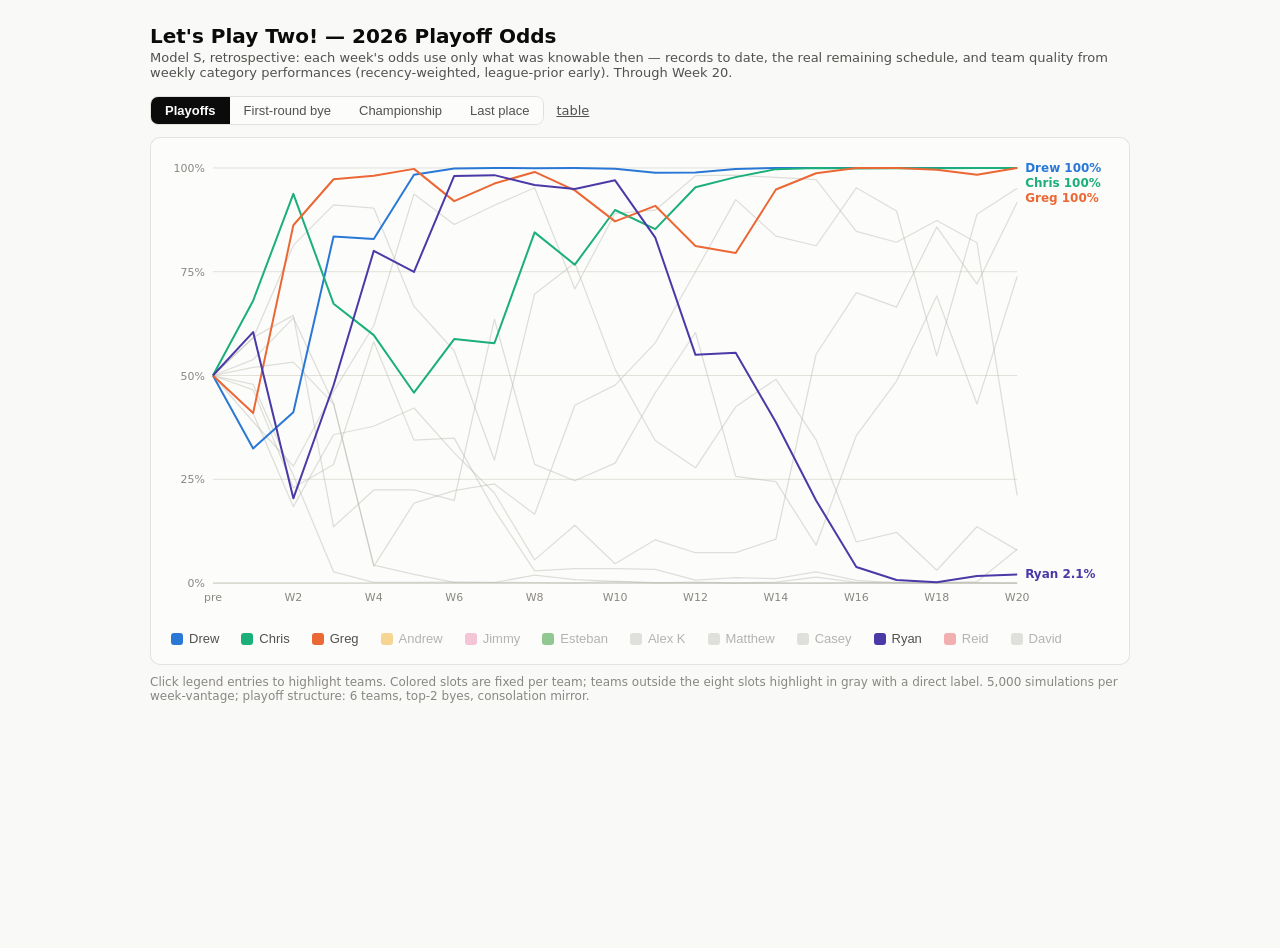
==== playoff-odds.html @ 8d7c8b6c "Playoff odds at 50,000 sims per vantage (parallelized across weeks) Co-Authored-By: Claude Fable 5 <" ====
<!doctype html>
<html lang="en" data-theme="light"><head><meta charset="utf-8">
<meta name="viewport" content="width=device-width, initial-scale=1">
<title>LPT 2026 — Playoff Odds</title>
<style>
.viz-root {
  color-scheme: light;
  --surface-1:#fcfcfb; --page:#f9f9f7;
  --ink-1:#0b0b0b; --ink-2:#52514e; --muted:#898781;
  --grid:#e1e0d9; --axis:#c3c2b7; --ring:rgba(11,11,11,0.10);
  --gray-line:#b9b8b0;
}
@media (prefers-color-scheme: dark) {
  :root:where(:not([data-theme="light"])) .viz-root {
    color-scheme: dark;
    --surface-1:#1a1a19; --page:#0d0d0d;
    --ink-1:#ffffff; --ink-2:#c3c2b7; --muted:#898781;
    --grid:#2c2c2a; --axis:#383835; --ring:rgba(255,255,255,0.10);
    --gray-line:#55544f;
  }
}
:root[data-theme="dark"] .viz-root {
  color-scheme: dark;
  --surface-1:#1a1a19; --page:#0d0d0d;
  --ink-1:#ffffff; --ink-2:#c3c2b7; --muted:#898781;
  --grid:#2c2c2a; --axis:#383835; --ring:rgba(255,255,255,0.10);
  --gray-line:#55544f;
}
body { margin:0; font-family: system-ui, -apple-system, "Segoe UI", sans-serif; }
.viz-root { background:var(--page); color:var(--ink-1); min-height:100vh; padding:24px 16px; }
.wrap { max-width: 980px; margin: 0 auto; }
h1 { font-size: 20px; margin: 0 0 2px; }
.sub { color: var(--ink-2); font-size: 13px; margin-bottom: 16px; }
.controls { display:flex; gap:12px; flex-wrap:wrap; align-items:center; margin-bottom:12px; }
.seg { display:inline-flex; border:1px solid var(--ring); border-radius:8px; overflow:hidden; }
.seg button { border:0; background:var(--surface-1); color:var(--ink-2); padding:6px 14px; font-size:13px; cursor:pointer; }
.seg button.on { background:var(--ink-1); color:var(--surface-1); font-weight:600; }
.card { background:var(--surface-1); border:1px solid var(--ring); border-radius:10px; padding:16px; }
svg text { font-family: inherit; }
.tick { font-size:11px; fill:var(--muted); font-variant-numeric: tabular-nums; }
.dlabel { font-size:12px; font-weight:600; }
.legend { display:flex; flex-wrap:wrap; gap:6px 14px; margin-top:12px; }
.chip { display:inline-flex; align-items:center; gap:6px; font-size:13px; color:var(--ink-2);
        cursor:pointer; border:0; background:none; padding:2px 4px; border-radius:6px; }
.chip .sw { width:12px; height:12px; border-radius:3px; }
.chip.off { opacity:.42; }
.chip:hover { background:var(--ring); }
.tt { position:absolute; pointer-events:none; background:var(--surface-1); border:1px solid var(--ring);
      border-radius:8px; padding:8px 10px; font-size:12px; box-shadow:0 2px 10px rgba(0,0,0,.12);
      min-width:150px; display:none; }
.tt .wk { color:var(--muted); margin-bottom:4px; }
.tt .row { display:flex; justify-content:space-between; gap:12px; }
.tt .val { font-variant-numeric: tabular-nums; }
table { border-collapse:collapse; font-size:12px; margin-top:12px; width:100%; }
th, td { border:1px solid var(--grid); padding:3px 7px; text-align:right; font-variant-numeric:tabular-nums; }
th:first-child, td:first-child { text-align:left; }
.foot { color:var(--muted); font-size:12px; margin-top:10px; }
a.tgl { color:var(--ink-2); font-size:13px; cursor:pointer; text-decoration:underline; }
</style></head>
<body><div class="viz-root"><div class="wrap">
<h1>Let's Play Two! — 2026 Playoff Odds</h1>
<div class="sub">Model S, retrospective: each week's odds use only what was knowable then —
records to date, the real remaining schedule, and team quality from weekly category
performances (recency-weighted, league-prior early). Through Week 20.</div>
<div class="controls">
  <div class="seg" id="seg"></div>
  <a class="tgl" id="tabletgl">table</a>
</div>
<div class="card" style="position:relative">
  <svg id="chart" width="100%" viewBox="0 0 948 460" role="img" aria-label="Playoff odds by week"></svg>
  <div class="tt" id="tt"></div>
  <div class="legend" id="legend"></div>
</div>
<div id="tablewrap" style="display:none" class="card"></div>
<div class="foot">Click legend entries to highlight teams. Colored slots are fixed per team;
teams outside the eight slots highlight in gray with a direct label. 5,000 simulations per
week-vantage; playoff structure: 6 teams, top-2 byes, consolation mirror.</div>
</div></div>
<script>
const DATA = [{"id": "1581", "team": "Socking a Few Dingers", "mgr": "Drew", "label": "Drew", "slot": 0, "on": true, "series": {"playoffs": [0.5, 0.3244, 0.4114, 0.8349, 0.8291, 0.9838, 0.9988, 0.9999, 0.9995, 0.9999, 0.9984, 0.9883, 0.989, 0.9974, 1.0, 1.0, 1.0, 1.0, 1.0, 1.0, 1.0], "bye": [0.1667, 0.0753, 0.064, 0.3719, 0.3079, 0.6684, 0.8998, 0.966, 0.8943, 0.9684, 0.8674, 0.7555, 0.6692, 0.7789, 0.9573, 0.9633, 0.97, 0.9867, 0.9949, 0.9997, 1.0], "first": [0.0833, 0.0462, 0.0415, 0.1804, 0.1441, 0.2674, 0.3908, 0.4756, 0.4383, 0.5484, 0.4247, 0.3392, 0.3028, 0.3499, 0.4587, 0.5118, 0.4905, 0.5009, 0.4797, 0.5225, 0.5591], "last": [0.0833, 0.1332, 0.0699, 0.0067, 0.0035, 0.0001, 0.0, 0.0, 0.0, 0.0, 0.0, 0.0, 0.0, 0.0, 0.0, 0.0, 0.0, 0.0, 0.0, 0.0, 0.0]}}, {"id": "1586", "team": "Loser By Committee", "mgr": "Christopher", "label": "Chris", "slot": 2, "on": true, "series": {"playoffs": [0.5, 0.6801, 0.9377, 0.673, 0.5974, 0.4586, 0.5878, 0.5777, 0.8449, 0.767, 0.8988, 0.8526, 0.9536, 0.9779, 0.9972, 0.9998, 0.9987, 0.9991, 0.9994, 0.9999, 1.0], "bye": [0.1667, 0.2959, 0.6563, 0.1447, 0.085, 0.0151, 0.0182, 0.009, 0.0506, 0.0726, 0.1858, 0.2157, 0.3987, 0.4001, 0.5806, 0.7857, 0.3048, 0.2932, 0.6241, 0.8221, 0.5712], "first": [0.0833, 0.129, 0.2867, 0.0681, 0.0463, 0.0161, 0.0265, 0.0222, 0.0498, 0.0493, 0.1099, 0.1071, 0.1568, 0.1489, 0.1983, 0.2403, 0.1385, 0.1361, 0.2405, 0.2551, 0.2176], "last": [0.0833, 0.044, 0.0031, 0.0247, 0.0161, 0.0281, 0.0118, 0.0081, 0.0016, 0.0027, 0.0007, 0.0012, 0.0, 0.0001, 0.0, 0.0, 0.0, 0.0, 0.0, 0.0, 0.0]}}, {"id": "1582", "team": "Lollygaggers", "mgr": "Greg", "label": "Greg", "slot": 1, "on": true, "series": {"playoffs": [0.5, 0.4096, 0.862, 0.9729, 0.981, 0.9978, 0.9201, 0.9624, 0.9904, 0.946, 0.8713, 0.9088, 0.8121, 0.795, 0.9481, 0.9873, 0.9997, 0.9998, 0.9959, 0.9838, 0.9999], "bye": [0.1667, 0.1097, 0.4133, 0.7375, 0.7437, 0.8486, 0.2806, 0.3316, 0.573, 0.3937, 0.199, 0.3624, 0.1357, 0.0608, 0.1453, 0.1463, 0.6907, 0.7049, 0.34, 0.1386, 0.411], "first": [0.0833, 0.0597, 0.2385, 0.3976, 0.3879, 0.402, 0.149, 0.1398, 0.2345, 0.1428, 0.0826, 0.1315, 0.0649, 0.041, 0.0685, 0.0708, 0.1973, 0.199, 0.1077, 0.061, 0.096], "last": [0.0833, 0.1032, 0.0062, 0.0005, 0.0001, 0.0, 0.0015, 0.0004, 0.0, 0.0005, 0.0022, 0.0012, 0.0026, 0.0026, 0.0004, 0.0, 0.0, 0.0, 0.0, 0.0, 0.0]}}, {"id": "1587", "team": "The LA Salary Caps", "mgr": "Andrew", "label": "Andrew", "slot": 3, "on": false, "series": {"playoffs": [0.5, 0.5384, 0.639, 0.4328, 0.0401, 0.1927, 0.2228, 0.2388, 0.1656, 0.4285, 0.477, 0.5788, 0.7499, 0.9237, 0.8359, 0.8126, 0.9522, 0.8963, 0.5474, 0.8883, 0.9513], "bye": [0.1667, 0.1831, 0.1455, 0.0439, 0.0011, 0.0034, 0.0026, 0.0016, 0.0005, 0.0169, 0.0218, 0.0635, 0.1059, 0.2427, 0.0543, 0.012, 0.0242, 0.0084, 0.0032, 0.03, 0.0114], "first": [0.0833, 0.0917, 0.082, 0.033, 0.0008, 0.0044, 0.0053, 0.0049, 0.0028, 0.0175, 0.0304, 0.0678, 0.09, 0.161, 0.078, 0.0511, 0.0931, 0.0792, 0.0365, 0.0739, 0.0587], "last": [0.0833, 0.0701, 0.0306, 0.0511, 0.2167, 0.0983, 0.068, 0.054, 0.0502, 0.0191, 0.0145, 0.0077, 0.0024, 0.0002, 0.0018, 0.0022, 0.0001, 0.0, 0.0007, 0.0001, 0.0001]}}, {"id": "1588", "team": "Le Bon Mart\u00e9", "mgr": "Jimmy Bowman", "label": "Jimmy", "slot": 4, "on": false, "series": {"playoffs": [0.5, 0.4088, 0.1841, 0.3573, 0.3778, 0.4218, 0.3138, 0.217, 0.0559, 0.1393, 0.0466, 0.1042, 0.0731, 0.0735, 0.1057, 0.5513, 0.6997, 0.6648, 0.858, 0.7203, 0.9172], "bye": [0.1667, 0.1104, 0.0146, 0.0356, 0.036, 0.0154, 0.0067, 0.0023, 0.0003, 0.0019, 0.0002, 0.0019, 0.0006, 0.0002, 0.0001, 0.004, 0.0023, 0.0024, 0.0159, 0.0032, 0.0061], "first": [0.0833, 0.0625, 0.01, 0.0311, 0.0319, 0.0192, 0.0139, 0.0072, 0.001, 0.0054, 0.001, 0.0033, 0.0014, 0.0013, 0.001, 0.0172, 0.0185, 0.0192, 0.0335, 0.0199, 0.0259], "last": [0.0833, 0.1033, 0.1833, 0.0684, 0.0339, 0.0297, 0.0306, 0.0414, 0.1128, 0.0645, 0.1474, 0.0953, 0.098, 0.1071, 0.1021, 0.0208, 0.0053, 0.0024, 0.0003, 0.0043, 0.0012]}}, {"id": "1589", "team": "Dinglerberries", "mgr": "Esteban", "label": "Esteban", "slot": 5, "on": false, "series": {"playoffs": [0.5, 0.5916, 0.6448, 0.1355, 0.2243, 0.2245, 0.199, 0.636, 0.2861, 0.2464, 0.2889, 0.4585, 0.6036, 0.257, 0.2445, 0.0913, 0.3555, 0.4866, 0.6917, 0.4312, 0.739], "bye": [0.1667, 0.2185, 0.1656, 0.0085, 0.0125, 0.0033, 0.0016, 0.0209, 0.0023, 0.0045, 0.0057, 0.0278, 0.033, 0.0027, 0.0009, 0.0001, 0.0, 0.0002, 0.0044, 0.0009, 0.0004], "first": [0.0833, 0.1045, 0.067, 0.0048, 0.0096, 0.0061, 0.0049, 0.0324, 0.0091, 0.0117, 0.0202, 0.0424, 0.0436, 0.0096, 0.0086, 0.0026, 0.0108, 0.0149, 0.048, 0.0253, 0.0329], "last": [0.0833, 0.0591, 0.0382, 0.24, 0.0851, 0.0713, 0.0637, 0.0097, 0.0241, 0.0283, 0.0224, 0.0107, 0.005, 0.0323, 0.038, 0.1058, 0.0129, 0.0023, 0.0004, 0.0058, 0.0031]}}, {"id": "1585", "team": "Fire Craig Counsell", "mgr": "Alex K", "label": "Alex K", "slot": -1, "on": false, "series": {"playoffs": [0.5, 0.3886, 0.2816, 0.4614, 0.62, 0.9375, 0.8639, 0.9101, 0.9523, 0.7086, 0.8908, 0.8982, 0.9814, 0.9828, 0.9771, 0.9721, 0.8475, 0.8211, 0.8733, 0.8197, 0.2112], "bye": [0.1667, 0.1014, 0.0318, 0.0532, 0.0921, 0.3048, 0.1257, 0.1237, 0.1818, 0.0834, 0.2505, 0.3428, 0.6132, 0.4848, 0.2556, 0.0882, 0.008, 0.0042, 0.0175, 0.0056, 0.0], "first": [0.0833, 0.0578, 0.0196, 0.0378, 0.0704, 0.1847, 0.1185, 0.1174, 0.1472, 0.0673, 0.154, 0.2002, 0.3065, 0.2646, 0.175, 0.1004, 0.0502, 0.0499, 0.0539, 0.0409, 0.0063], "last": [0.0833, 0.1138, 0.1222, 0.0442, 0.0098, 0.0008, 0.0018, 0.0007, 0.0002, 0.0065, 0.0012, 0.001, 0.0001, 0.0001, 0.0001, 0.0001, 0.0007, 0.0002, 0.0, 0.0005, 0.0373]}}, {"id": "1591", "team": "The Parte's Over", "mgr": "Matthew Kelly", "label": "Matthew", "slot": -1, "on": false, "series": {"playoffs": [0.5, 0.5196, 0.5324, 0.4317, 0.0435, 0.0208, 0.0017, 0.0019, 0.0014, 0.0007, 0.0034, 0.0007, 0.0025, 0.0006, 0.0022, 0.0146, 0.0016, 0.0019, 0.0002, 0.0034, 0.0814], "bye": [0.1667, 0.1708, 0.1018, 0.0479, 0.0009, 0.0001, 0.0, 0.0, 0.0, 0.0, 0.0, 0.0, 0.0, 0.0, 0.0, 0.0, 0.0, 0.0, 0.0, 0.0, 0.0], "first": [0.0833, 0.0877, 0.061, 0.0325, 0.0011, 0.0003, 0.0, 0.0, 0.0, 0.0, 0.0001, 0.0, 0.0001, 0.0, 0.0, 0.0005, 0.0001, 0.0001, 0.0, 0.0001, 0.0029], "last": [0.0833, 0.0785, 0.0468, 0.0474, 0.2214, 0.2926, 0.3964, 0.3831, 0.4282, 0.4944, 0.3682, 0.4543, 0.3203, 0.332, 0.2349, 0.1806, 0.1705, 0.1536, 0.1393, 0.1229, 0.0641]}}, {"id": "1583", "team": "'Tungsten Arm' O'Doyle", "mgr": "Casey", "label": "Casey", "slot": -1, "on": false, "series": {"playoffs": [0.5, 0.5901, 0.8134, 0.911, 0.9035, 0.6665, 0.5597, 0.2961, 0.6966, 0.771, 0.5154, 0.3434, 0.2776, 0.4247, 0.4912, 0.3451, 0.099, 0.1223, 0.031, 0.1357, 0.0793], "bye": [0.1667, 0.2186, 0.3362, 0.4557, 0.3542, 0.0435, 0.0228, 0.0042, 0.028, 0.0807, 0.021, 0.0169, 0.0066, 0.0065, 0.0029, 0.0002, 0.0, 0.0, 0.0, 0.0, 0.0], "first": [0.0833, 0.105, 0.1498, 0.1634, 0.1168, 0.0243, 0.0187, 0.0049, 0.0175, 0.0284, 0.0147, 0.0094, 0.0039, 0.0063, 0.0047, 0.0027, 0.0006, 0.0007, 0.0001, 0.0011, 0.0006], "last": [0.0833, 0.0611, 0.0111, 0.0033, 0.0019, 0.014, 0.0223, 0.0641, 0.0088, 0.0055, 0.0221, 0.0444, 0.0443, 0.0253, 0.0237, 0.0549, 0.1068, 0.047, 0.0856, 0.0717, 0.1039]}}, {"id": "1584", "team": "Sandberg's Cubbies", "mgr": "Ryan L", "label": "Ryan", "slot": 6, "on": true, "series": {"playoffs": [0.5, 0.6046, 0.2041, 0.4766, 0.8003, 0.7495, 0.9809, 0.9827, 0.9588, 0.9492, 0.9702, 0.8323, 0.5498, 0.5546, 0.3876, 0.199, 0.0387, 0.0075, 0.0021, 0.0169, 0.0208], "bye": [0.1667, 0.2309, 0.0206, 0.072, 0.2619, 0.0865, 0.6321, 0.5393, 0.2692, 0.3779, 0.4485, 0.2132, 0.0369, 0.0234, 0.0032, 0.0003, 0.0, 0.0, 0.0, 0.0, 0.0], "first": [0.0833, 0.1071, 0.0119, 0.0386, 0.1334, 0.0622, 0.2555, 0.1911, 0.0991, 0.1281, 0.1617, 0.0979, 0.0298, 0.0172, 0.007, 0.0022, 0.0004, 0.0001, 0.0, 0.0001, 0.0001], "last": [0.0833, 0.0569, 0.1857, 0.056, 0.0057, 0.0067, 0.0001, 0.0, 0.0004, 0.0004, 0.0002, 0.0027, 0.0081, 0.0123, 0.0318, 0.1098, 0.2596, 0.3237, 0.3515, 0.3294, 0.3523]}}, {"id": "1590", "team": "The Sin Eaters!", "mgr": "Reid", "label": "Reid", "slot": 7, "on": false, "series": {"playoffs": [0.5, 0.4787, 0.2596, 0.0271, 0.0016, 0.0019, 0.0023, 0.0014, 0.0192, 0.0083, 0.004, 0.0013, 0.0002, 0.0001, 0.0, 0.0001, 0.0009, 0.0001, 0.0, 0.0, 0.0], "bye": [0.1667, 0.1471, 0.0274, 0.0007, 0.0, 0.0, 0.0, 0.0, 0.0, 0.0, 0.0, 0.0, 0.0, 0.0, 0.0, 0.0, 0.0, 0.0, 0.0, 0.0, 0.0], "first": [0.0833, 0.0767, 0.02, 0.0009, 0.0, 0.0, 0.0, 0.0, 0.0003, 0.0001, 0.0, 0.0, 0.0, 0.0, 0.0, 0.0, 0.0, 0.0, 0.0, 0.0, 0.0], "last": [0.0833, 0.0872, 0.121, 0.3319, 0.3881, 0.4154, 0.3672, 0.3727, 0.1955, 0.244, 0.2769, 0.2573, 0.3487, 0.342, 0.4227, 0.3744, 0.2421, 0.2446, 0.2719, 0.2385, 0.1567]}}, {"id": "1592", "team": "Raleighing the Loser's Bracket", "mgr": "David", "label": "David", "slot": -1, "on": false, "series": {"playoffs": [0.5, 0.4656, 0.2298, 0.2858, 0.5813, 0.3444, 0.3491, 0.1759, 0.0292, 0.0351, 0.0351, 0.0329, 0.0071, 0.0129, 0.0106, 0.0268, 0.0064, 0.0007, 0.0009, 0.0008, 0.0], "bye": [0.1667, 0.1384, 0.0229, 0.0283, 0.1047, 0.0109, 0.01, 0.0013, 0.0, 0.0001, 0.0001, 0.0003, 0.0001, 0.0, 0.0, 0.0, 0.0, 0.0, 0.0, 0.0, 0.0], "first": [0.0833, 0.0722, 0.0119, 0.0119, 0.0577, 0.0135, 0.0168, 0.0044, 0.0004, 0.0009, 0.0006, 0.0012, 0.0002, 0.0002, 0.0002, 0.0003, 0.0, 0.0001, 0.0, 0.0, 0.0], "last": [0.0833, 0.0895, 0.1818, 0.126, 0.0179, 0.0429, 0.0365, 0.0657, 0.1783, 0.1339, 0.1442, 0.1242, 0.1704, 0.1461, 0.1446, 0.1513, 0.202, 0.2261, 0.1503, 0.2268, 0.2813]}}], WEEKS = [0, 1, 2, 3, 4, 5, 6, 7, 8, 9, 10, 11, 12, 13, 14, 15, 16, 17, 18, 19, 20], LIGHTC = ["#2a78d6", "#eb6834", "#1baf7a", "#eda100", "#e87ba4", "#008300", "#4a3aa7", "#e34948"], DARKC = ["#3987e5", "#d95926", "#199e70", "#c98500", "#d55181", "#008300", "#9085e9", "#e66767"];
const METRICS = [["playoffs","Playoffs"],["bye","First-round bye"],["first","Championship"],["last","Last place"]];
let metric = "playoffs";
const dark = () => matchMedia && matchMedia('(prefers-color-scheme: dark)').matches;
const colorOf = t => t.slot >= 0 ? (dark() ? DARKC : LIGHTC)[t.slot] : getComputedStyle(document.querySelector('.viz-root')).getPropertyValue('--gray-line').trim();

const M = {l:46, r:96, t:14, b:30}, W = 948, H = 460;
const X = w => M.l + (W - M.l - M.r) * (w - WEEKS[0]) / (WEEKS[WEEKS.length-1] - WEEKS[0]);
const Y = p => M.t + (H - M.t - M.b) * (1 - p);

function draw() {
  const svg = document.getElementById('chart');
  const ink = getComputedStyle(document.querySelector('.viz-root'));
  let s = '';
  for (let p = 0; p <= 1.0001; p += 0.25) {
    s += `<line x1="${M.l}" y1="${Y(p)}" x2="${W-M.r}" y2="${Y(p)}" stroke="${p===0?ink.getPropertyValue('--axis'):ink.getPropertyValue('--grid')}" stroke-width="1"/>`;
    s += `<text class="tick" x="${M.l-8}" y="${Y(p)+4}" text-anchor="end">${Math.round(p*100)}%</text>`;
  }
  for (const w of WEEKS) if (w % 2 === 0)
    s += `<text class="tick" x="${X(w)}" y="${H-M.b+18}" text-anchor="middle">${w===0?'pre':'W'+w}</text>`;
  const on = DATA.filter(t => t.on), off = DATA.filter(t => !t.on);
  for (const t of off) s += path(t, ink.getPropertyValue('--gray-line').trim(), 1.25, .45);
  for (const t of on) if (t.slot < 0) s += path(t, colorOf(t), 2.5, 1);
  for (const t of on) if (t.slot >= 0) s += path(t, colorOf(t), 2, 1);
  // direct labels, collision-nudged
  const labs = on.map(t => ({t, y: Y(t.series[metric][t.series[metric].length-1])}))
                 .sort((a,b) => a.y - b.y);
  for (let i = 1; i < labs.length; i++)
    if (labs[i].y - labs[i-1].y < 15) labs[i].y = labs[i-1].y + 15;
  for (const {t, y} of labs)
    s += `<text class="dlabel" x="${W-M.r+8}" y="${y+4}" fill="${colorOf(t)}">${t.label} ${pct(t.series[metric][t.series[metric].length-1])}</text>`;
  s += `<line id="xhair" y1="${M.t}" y2="${H-M.b}" stroke="${ink.getPropertyValue('--axis')}" stroke-width="1" style="display:none"/>`;
  s += `<rect x="${M.l}" y="${M.t}" width="${W-M.l-M.r}" height="${H-M.t-M.b}" fill="transparent" id="hit"/>`;
  svg.innerHTML = s;
  document.getElementById('hit').addEventListener('mousemove', hover);
  document.getElementById('hit').addEventListener('mouseleave', () => {
    document.getElementById('tt').style.display = 'none';
    document.getElementById('xhair').style.display = 'none';
  });
}
function path(t, color, wd, op) {
  const pts = t.series[metric].map((v, i) => `${X(WEEKS[i])},${Y(v)}`).join(' ');
  return `<polyline points="${pts}" fill="none" stroke="${color}" stroke-width="${wd}" opacity="${op}" stroke-linejoin="round"/>`;
}
const pct = v => (v*100).toFixed(v >= .995 || v === 0 ? 0 : 1) + '%';
function hover(e) {
  const svg = document.getElementById('chart');
  const r = svg.getBoundingClientRect();
  const mx = (e.clientX - r.left) * W / r.width;
  const wk = WEEKS.reduce((a, b) => Math.abs(X(b)-mx) < Math.abs(X(a)-mx) ? b : a);
  const xh = document.getElementById('xhair');
  xh.setAttribute('x1', X(wk)); xh.setAttribute('x2', X(wk)); xh.style.display = '';
  const i = WEEKS.indexOf(wk);
  const rows = DATA.filter(t => t.on)
    .map(t => ({t, v: t.series[metric][i]})).sort((a,b) => b.v - a.v)
    .map(({t, v}) => `<div class="row"><span><span style="display:inline-block;width:9px;height:9px;border-radius:2px;background:${colorOf(t)};margin-right:5px"></span>${t.label}</span><span class="val">${pct(v)}</span></div>`).join('');
  const tt = document.getElementById('tt');
  tt.innerHTML = `<div class="wk">${wk===0?'Preseason':'Week '+wk}</div>` + rows;
  tt.style.display = 'block';
  const cardW = tt.offsetWidth;
  const px = (X(wk) * r.width / W);
  tt.style.left = Math.min(px + 14, r.width - cardW - 8) + 'px';
  tt.style.top = (e.clientY - r.top - 10) + 'px';
}
function buildControls() {
  const seg = document.getElementById('seg');
  seg.innerHTML = METRICS.map(([k, l]) =>
    `<button data-m="${k}" class="${k===metric?'on':''}">${l}</button>`).join('');
  seg.querySelectorAll('button').forEach(b => b.onclick = () => {
    metric = b.dataset.m; buildControls(); draw(); buildTable();
  });
  const lg = document.getElementById('legend');
  lg.innerHTML = DATA.map((t, i) =>
    `<button class="chip ${t.on?'':'off'}" data-i="${i}">
       <span class="sw" style="background:${colorOf(t)}"></span>${t.label}</button>`).join('');
  lg.querySelectorAll('.chip').forEach(c => c.onclick = () => {
    DATA[c.dataset.i].on = !DATA[c.dataset.i].on; buildControls(); draw(); buildTable();
  });
}
function buildTable() {
  const wrap = document.getElementById('tablewrap');
  const head = '<tr><th>Team</th>' + WEEKS.map(w => `<th>${w===0?'pre':w}</th>`).join('') + '</tr>';
  const rows = DATA.map(t => `<tr><td>${t.label} — ${t.team}</td>` +
    t.series[metric].map(v => `<td>${pct(v)}</td>`).join('') + '</tr>').join('');
  wrap.innerHTML = `<table>${head}${rows}</table>`;
}
document.getElementById('tabletgl').onclick = () => {
  const w = document.getElementById('tablewrap');
  w.style.display = w.style.display === 'none' ? 'block' : 'none';
};
if (matchMedia) matchMedia('(prefers-color-scheme: dark)').addEventListener('change', () => { buildControls(); draw(); });
buildControls(); draw(); buildTable();
</script></body></html>
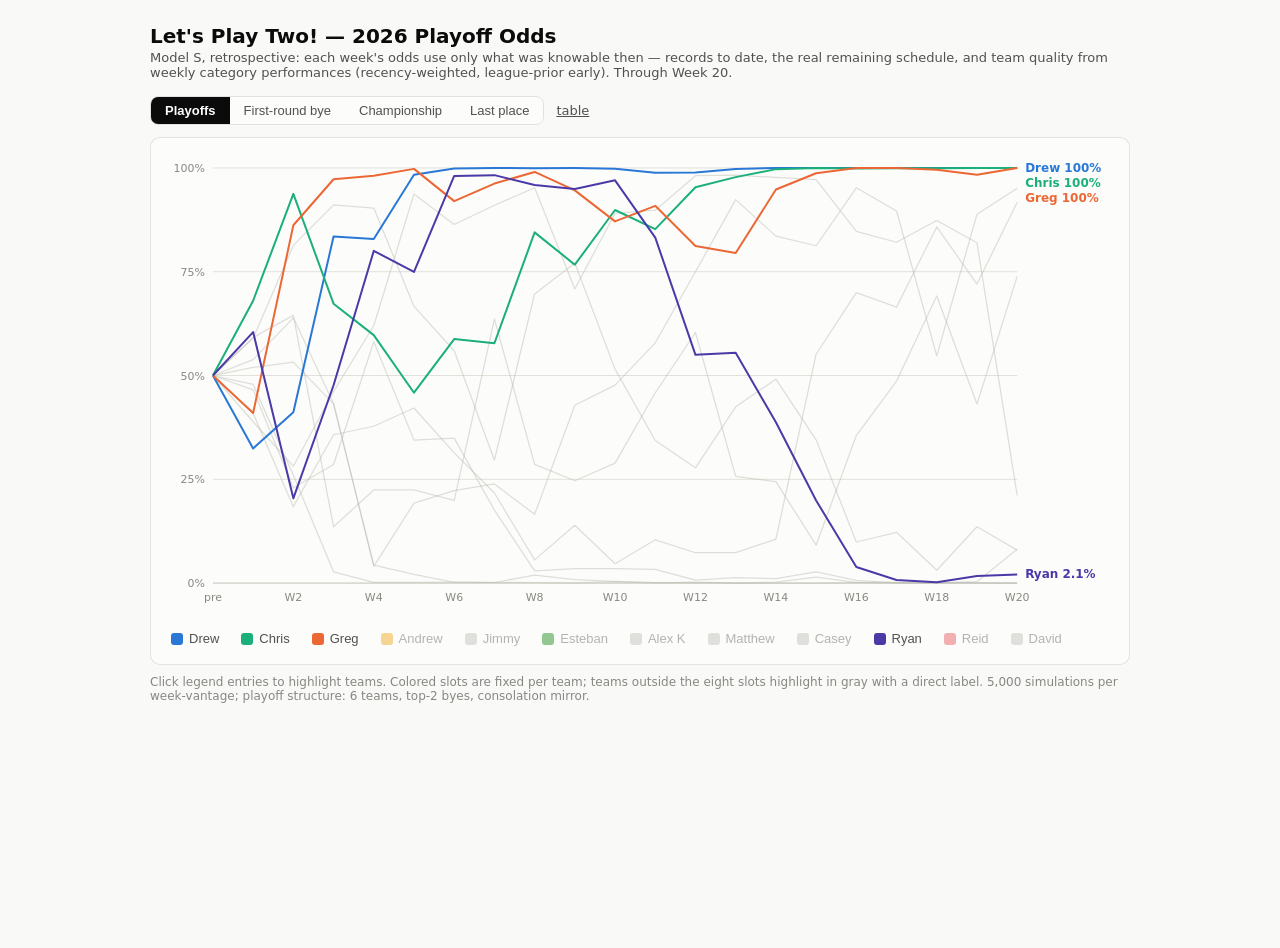
==== commit 496eeb31: "Jimmy Bowman -> Jimmy site-wide Co-Authored-By: Claude Fable 5 <noreply@anthropic.com>" ====
--- a/playoff-odds.html
+++ b/playoff-odds.html
@@ -77,7 +77,7 @@
 week-vantage; playoff structure: 6 teams, top-2 byes, consolation mirror.</div>
 </div></div>
 <script>
-const DATA = [{"id": "1581", "team": "Socking a Few Dingers", "mgr": "Drew", "label": "Drew", "slot": 0, "on": true, "series": {"playoffs": [0.5, 0.3244, 0.4114, 0.8349, 0.8291, 0.9838, 0.9988, 0.9999, 0.9995, 0.9999, 0.9984, 0.9883, 0.989, 0.9974, 1.0, 1.0, 1.0, 1.0, 1.0, 1.0, 1.0], "bye": [0.1667, 0.0753, 0.064, 0.3719, 0.3079, 0.6684, 0.8998, 0.966, 0.8943, 0.9684, 0.8674, 0.7555, 0.6692, 0.7789, 0.9573, 0.9633, 0.97, 0.9867, 0.9949, 0.9997, 1.0], "first": [0.0833, 0.0462, 0.0415, 0.1804, 0.1441, 0.2674, 0.3908, 0.4756, 0.4383, 0.5484, 0.4247, 0.3392, 0.3028, 0.3499, 0.4587, 0.5118, 0.4905, 0.5009, 0.4797, 0.5225, 0.5591], "last": [0.0833, 0.1332, 0.0699, 0.0067, 0.0035, 0.0001, 0.0, 0.0, 0.0, 0.0, 0.0, 0.0, 0.0, 0.0, 0.0, 0.0, 0.0, 0.0, 0.0, 0.0, 0.0]}}, {"id": "1586", "team": "Loser By Committee", "mgr": "Christopher", "label": "Chris", "slot": 2, "on": true, "series": {"playoffs": [0.5, 0.6801, 0.9377, 0.673, 0.5974, 0.4586, 0.5878, 0.5777, 0.8449, 0.767, 0.8988, 0.8526, 0.9536, 0.9779, 0.9972, 0.9998, 0.9987, 0.9991, 0.9994, 0.9999, 1.0], "bye": [0.1667, 0.2959, 0.6563, 0.1447, 0.085, 0.0151, 0.0182, 0.009, 0.0506, 0.0726, 0.1858, 0.2157, 0.3987, 0.4001, 0.5806, 0.7857, 0.3048, 0.2932, 0.6241, 0.8221, 0.5712], "first": [0.0833, 0.129, 0.2867, 0.0681, 0.0463, 0.0161, 0.0265, 0.0222, 0.0498, 0.0493, 0.1099, 0.1071, 0.1568, 0.1489, 0.1983, 0.2403, 0.1385, 0.1361, 0.2405, 0.2551, 0.2176], "last": [0.0833, 0.044, 0.0031, 0.0247, 0.0161, 0.0281, 0.0118, 0.0081, 0.0016, 0.0027, 0.0007, 0.0012, 0.0, 0.0001, 0.0, 0.0, 0.0, 0.0, 0.0, 0.0, 0.0]}}, {"id": "1582", "team": "Lollygaggers", "mgr": "Greg", "label": "Greg", "slot": 1, "on": true, "series": {"playoffs": [0.5, 0.4096, 0.862, 0.9729, 0.981, 0.9978, 0.9201, 0.9624, 0.9904, 0.946, 0.8713, 0.9088, 0.8121, 0.795, 0.9481, 0.9873, 0.9997, 0.9998, 0.9959, 0.9838, 0.9999], "bye": [0.1667, 0.1097, 0.4133, 0.7375, 0.7437, 0.8486, 0.2806, 0.3316, 0.573, 0.3937, 0.199, 0.3624, 0.1357, 0.0608, 0.1453, 0.1463, 0.6907, 0.7049, 0.34, 0.1386, 0.411], "first": [0.0833, 0.0597, 0.2385, 0.3976, 0.3879, 0.402, 0.149, 0.1398, 0.2345, 0.1428, 0.0826, 0.1315, 0.0649, 0.041, 0.0685, 0.0708, 0.1973, 0.199, 0.1077, 0.061, 0.096], "last": [0.0833, 0.1032, 0.0062, 0.0005, 0.0001, 0.0, 0.0015, 0.0004, 0.0, 0.0005, 0.0022, 0.0012, 0.0026, 0.0026, 0.0004, 0.0, 0.0, 0.0, 0.0, 0.0, 0.0]}}, {"id": "1587", "team": "The LA Salary Caps", "mgr": "Andrew", "label": "Andrew", "slot": 3, "on": false, "series": {"playoffs": [0.5, 0.5384, 0.639, 0.4328, 0.0401, 0.1927, 0.2228, 0.2388, 0.1656, 0.4285, 0.477, 0.5788, 0.7499, 0.9237, 0.8359, 0.8126, 0.9522, 0.8963, 0.5474, 0.8883, 0.9513], "bye": [0.1667, 0.1831, 0.1455, 0.0439, 0.0011, 0.0034, 0.0026, 0.0016, 0.0005, 0.0169, 0.0218, 0.0635, 0.1059, 0.2427, 0.0543, 0.012, 0.0242, 0.0084, 0.0032, 0.03, 0.0114], "first": [0.0833, 0.0917, 0.082, 0.033, 0.0008, 0.0044, 0.0053, 0.0049, 0.0028, 0.0175, 0.0304, 0.0678, 0.09, 0.161, 0.078, 0.0511, 0.0931, 0.0792, 0.0365, 0.0739, 0.0587], "last": [0.0833, 0.0701, 0.0306, 0.0511, 0.2167, 0.0983, 0.068, 0.054, 0.0502, 0.0191, 0.0145, 0.0077, 0.0024, 0.0002, 0.0018, 0.0022, 0.0001, 0.0, 0.0007, 0.0001, 0.0001]}}, {"id": "1588", "team": "Le Bon Mart\u00e9", "mgr": "Jimmy Bowman", "label": "Jimmy", "slot": 4, "on": false, "series": {"playoffs": [0.5, 0.4088, 0.1841, 0.3573, 0.3778, 0.4218, 0.3138, 0.217, 0.0559, 0.1393, 0.0466, 0.1042, 0.0731, 0.0735, 0.1057, 0.5513, 0.6997, 0.6648, 0.858, 0.7203, 0.9172], "bye": [0.1667, 0.1104, 0.0146, 0.0356, 0.036, 0.0154, 0.0067, 0.0023, 0.0003, 0.0019, 0.0002, 0.0019, 0.0006, 0.0002, 0.0001, 0.004, 0.0023, 0.0024, 0.0159, 0.0032, 0.0061], "first": [0.0833, 0.0625, 0.01, 0.0311, 0.0319, 0.0192, 0.0139, 0.0072, 0.001, 0.0054, 0.001, 0.0033, 0.0014, 0.0013, 0.001, 0.0172, 0.0185, 0.0192, 0.0335, 0.0199, 0.0259], "last": [0.0833, 0.1033, 0.1833, 0.0684, 0.0339, 0.0297, 0.0306, 0.0414, 0.1128, 0.0645, 0.1474, 0.0953, 0.098, 0.1071, 0.1021, 0.0208, 0.0053, 0.0024, 0.0003, 0.0043, 0.0012]}}, {"id": "1589", "team": "Dinglerberries", "mgr": "Esteban", "label": "Esteban", "slot": 5, "on": false, "series": {"playoffs": [0.5, 0.5916, 0.6448, 0.1355, 0.2243, 0.2245, 0.199, 0.636, 0.2861, 0.2464, 0.2889, 0.4585, 0.6036, 0.257, 0.2445, 0.0913, 0.3555, 0.4866, 0.6917, 0.4312, 0.739], "bye": [0.1667, 0.2185, 0.1656, 0.0085, 0.0125, 0.0033, 0.0016, 0.0209, 0.0023, 0.0045, 0.0057, 0.0278, 0.033, 0.0027, 0.0009, 0.0001, 0.0, 0.0002, 0.0044, 0.0009, 0.0004], "first": [0.0833, 0.1045, 0.067, 0.0048, 0.0096, 0.0061, 0.0049, 0.0324, 0.0091, 0.0117, 0.0202, 0.0424, 0.0436, 0.0096, 0.0086, 0.0026, 0.0108, 0.0149, 0.048, 0.0253, 0.0329], "last": [0.0833, 0.0591, 0.0382, 0.24, 0.0851, 0.0713, 0.0637, 0.0097, 0.0241, 0.0283, 0.0224, 0.0107, 0.005, 0.0323, 0.038, 0.1058, 0.0129, 0.0023, 0.0004, 0.0058, 0.0031]}}, {"id": "1585", "team": "Fire Craig Counsell", "mgr": "Alex K", "label": "Alex K", "slot": -1, "on": false, "series": {"playoffs": [0.5, 0.3886, 0.2816, 0.4614, 0.62, 0.9375, 0.8639, 0.9101, 0.9523, 0.7086, 0.8908, 0.8982, 0.9814, 0.9828, 0.9771, 0.9721, 0.8475, 0.8211, 0.8733, 0.8197, 0.2112], "bye": [0.1667, 0.1014, 0.0318, 0.0532, 0.0921, 0.3048, 0.1257, 0.1237, 0.1818, 0.0834, 0.2505, 0.3428, 0.6132, 0.4848, 0.2556, 0.0882, 0.008, 0.0042, 0.0175, 0.0056, 0.0], "first": [0.0833, 0.0578, 0.0196, 0.0378, 0.0704, 0.1847, 0.1185, 0.1174, 0.1472, 0.0673, 0.154, 0.2002, 0.3065, 0.2646, 0.175, 0.1004, 0.0502, 0.0499, 0.0539, 0.0409, 0.0063], "last": [0.0833, 0.1138, 0.1222, 0.0442, 0.0098, 0.0008, 0.0018, 0.0007, 0.0002, 0.0065, 0.0012, 0.001, 0.0001, 0.0001, 0.0001, 0.0001, 0.0007, 0.0002, 0.0, 0.0005, 0.0373]}}, {"id": "1591", "team": "The Parte's Over", "mgr": "Matthew Kelly", "label": "Matthew", "slot": -1, "on": false, "series": {"playoffs": [0.5, 0.5196, 0.5324, 0.4317, 0.0435, 0.0208, 0.0017, 0.0019, 0.0014, 0.0007, 0.0034, 0.0007, 0.0025, 0.0006, 0.0022, 0.0146, 0.0016, 0.0019, 0.0002, 0.0034, 0.0814], "bye": [0.1667, 0.1708, 0.1018, 0.0479, 0.0009, 0.0001, 0.0, 0.0, 0.0, 0.0, 0.0, 0.0, 0.0, 0.0, 0.0, 0.0, 0.0, 0.0, 0.0, 0.0, 0.0], "first": [0.0833, 0.0877, 0.061, 0.0325, 0.0011, 0.0003, 0.0, 0.0, 0.0, 0.0, 0.0001, 0.0, 0.0001, 0.0, 0.0, 0.0005, 0.0001, 0.0001, 0.0, 0.0001, 0.0029], "last": [0.0833, 0.0785, 0.0468, 0.0474, 0.2214, 0.2926, 0.3964, 0.3831, 0.4282, 0.4944, 0.3682, 0.4543, 0.3203, 0.332, 0.2349, 0.1806, 0.1705, 0.1536, 0.1393, 0.1229, 0.0641]}}, {"id": "1583", "team": "'Tungsten Arm' O'Doyle", "mgr": "Casey", "label": "Casey", "slot": -1, "on": false, "series": {"playoffs": [0.5, 0.5901, 0.8134, 0.911, 0.9035, 0.6665, 0.5597, 0.2961, 0.6966, 0.771, 0.5154, 0.3434, 0.2776, 0.4247, 0.4912, 0.3451, 0.099, 0.1223, 0.031, 0.1357, 0.0793], "bye": [0.1667, 0.2186, 0.3362, 0.4557, 0.3542, 0.0435, 0.0228, 0.0042, 0.028, 0.0807, 0.021, 0.0169, 0.0066, 0.0065, 0.0029, 0.0002, 0.0, 0.0, 0.0, 0.0, 0.0], "first": [0.0833, 0.105, 0.1498, 0.1634, 0.1168, 0.0243, 0.0187, 0.0049, 0.0175, 0.0284, 0.0147, 0.0094, 0.0039, 0.0063, 0.0047, 0.0027, 0.0006, 0.0007, 0.0001, 0.0011, 0.0006], "last": [0.0833, 0.0611, 0.0111, 0.0033, 0.0019, 0.014, 0.0223, 0.0641, 0.0088, 0.0055, 0.0221, 0.0444, 0.0443, 0.0253, 0.0237, 0.0549, 0.1068, 0.047, 0.0856, 0.0717, 0.1039]}}, {"id": "1584", "team": "Sandberg's Cubbies", "mgr": "Ryan L", "label": "Ryan", "slot": 6, "on": true, "series": {"playoffs": [0.5, 0.6046, 0.2041, 0.4766, 0.8003, 0.7495, 0.9809, 0.9827, 0.9588, 0.9492, 0.9702, 0.8323, 0.5498, 0.5546, 0.3876, 0.199, 0.0387, 0.0075, 0.0021, 0.0169, 0.0208], "bye": [0.1667, 0.2309, 0.0206, 0.072, 0.2619, 0.0865, 0.6321, 0.5393, 0.2692, 0.3779, 0.4485, 0.2132, 0.0369, 0.0234, 0.0032, 0.0003, 0.0, 0.0, 0.0, 0.0, 0.0], "first": [0.0833, 0.1071, 0.0119, 0.0386, 0.1334, 0.0622, 0.2555, 0.1911, 0.0991, 0.1281, 0.1617, 0.0979, 0.0298, 0.0172, 0.007, 0.0022, 0.0004, 0.0001, 0.0, 0.0001, 0.0001], "last": [0.0833, 0.0569, 0.1857, 0.056, 0.0057, 0.0067, 0.0001, 0.0, 0.0004, 0.0004, 0.0002, 0.0027, 0.0081, 0.0123, 0.0318, 0.1098, 0.2596, 0.3237, 0.3515, 0.3294, 0.3523]}}, {"id": "1590", "team": "The Sin Eaters!", "mgr": "Reid", "label": "Reid", "slot": 7, "on": false, "series": {"playoffs": [0.5, 0.4787, 0.2596, 0.0271, 0.0016, 0.0019, 0.0023, 0.0014, 0.0192, 0.0083, 0.004, 0.0013, 0.0002, 0.0001, 0.0, 0.0001, 0.0009, 0.0001, 0.0, 0.0, 0.0], "bye": [0.1667, 0.1471, 0.0274, 0.0007, 0.0, 0.0, 0.0, 0.0, 0.0, 0.0, 0.0, 0.0, 0.0, 0.0, 0.0, 0.0, 0.0, 0.0, 0.0, 0.0, 0.0], "first": [0.0833, 0.0767, 0.02, 0.0009, 0.0, 0.0, 0.0, 0.0, 0.0003, 0.0001, 0.0, 0.0, 0.0, 0.0, 0.0, 0.0, 0.0, 0.0, 0.0, 0.0, 0.0], "last": [0.0833, 0.0872, 0.121, 0.3319, 0.3881, 0.4154, 0.3672, 0.3727, 0.1955, 0.244, 0.2769, 0.2573, 0.3487, 0.342, 0.4227, 0.3744, 0.2421, 0.2446, 0.2719, 0.2385, 0.1567]}}, {"id": "1592", "team": "Raleighing the Loser's Bracket", "mgr": "David", "label": "David", "slot": -1, "on": false, "series": {"playoffs": [0.5, 0.4656, 0.2298, 0.2858, 0.5813, 0.3444, 0.3491, 0.1759, 0.0292, 0.0351, 0.0351, 0.0329, 0.0071, 0.0129, 0.0106, 0.0268, 0.0064, 0.0007, 0.0009, 0.0008, 0.0], "bye": [0.1667, 0.1384, 0.0229, 0.0283, 0.1047, 0.0109, 0.01, 0.0013, 0.0, 0.0001, 0.0001, 0.0003, 0.0001, 0.0, 0.0, 0.0, 0.0, 0.0, 0.0, 0.0, 0.0], "first": [0.0833, 0.0722, 0.0119, 0.0119, 0.0577, 0.0135, 0.0168, 0.0044, 0.0004, 0.0009, 0.0006, 0.0012, 0.0002, 0.0002, 0.0002, 0.0003, 0.0, 0.0001, 0.0, 0.0, 0.0], "last": [0.0833, 0.0895, 0.1818, 0.126, 0.0179, 0.0429, 0.0365, 0.0657, 0.1783, 0.1339, 0.1442, 0.1242, 0.1704, 0.1461, 0.1446, 0.1513, 0.202, 0.2261, 0.1503, 0.2268, 0.2813]}}], WEEKS = [0, 1, 2, 3, 4, 5, 6, 7, 8, 9, 10, 11, 12, 13, 14, 15, 16, 17, 18, 19, 20], LIGHTC = ["#2a78d6", "#eb6834", "#1baf7a", "#eda100", "#e87ba4", "#008300", "#4a3aa7", "#e34948"], DARKC = ["#3987e5", "#d95926", "#199e70", "#c98500", "#d55181", "#008300", "#9085e9", "#e66767"];
+const DATA = [{"id": "1581", "team": "Socking a Few Dingers", "mgr": "Drew", "label": "Drew", "slot": 0, "on": true, "series": {"playoffs": [0.5, 0.3244, 0.4114, 0.8349, 0.8291, 0.9838, 0.9988, 0.9999, 0.9995, 0.9999, 0.9984, 0.9883, 0.989, 0.9974, 1.0, 1.0, 1.0, 1.0, 1.0, 1.0, 1.0], "bye": [0.1667, 0.0753, 0.064, 0.3719, 0.3079, 0.6684, 0.8998, 0.966, 0.8943, 0.9684, 0.8674, 0.7555, 0.6692, 0.7789, 0.9573, 0.9633, 0.97, 0.9867, 0.9949, 0.9997, 1.0], "first": [0.0833, 0.0462, 0.0415, 0.1804, 0.1441, 0.2674, 0.3908, 0.4756, 0.4383, 0.5484, 0.4247, 0.3392, 0.3028, 0.3499, 0.4587, 0.5118, 0.4905, 0.5009, 0.4797, 0.5225, 0.5591], "last": [0.0833, 0.1332, 0.0699, 0.0067, 0.0035, 0.0001, 0.0, 0.0, 0.0, 0.0, 0.0, 0.0, 0.0, 0.0, 0.0, 0.0, 0.0, 0.0, 0.0, 0.0, 0.0]}}, {"id": "1586", "team": "Loser By Committee", "mgr": "Christopher", "label": "Chris", "slot": 2, "on": true, "series": {"playoffs": [0.5, 0.6801, 0.9377, 0.673, 0.5974, 0.4586, 0.5878, 0.5777, 0.8449, 0.767, 0.8988, 0.8526, 0.9536, 0.9779, 0.9972, 0.9998, 0.9987, 0.9991, 0.9994, 0.9999, 1.0], "bye": [0.1667, 0.2959, 0.6563, 0.1447, 0.085, 0.0151, 0.0182, 0.009, 0.0506, 0.0726, 0.1858, 0.2157, 0.3987, 0.4001, 0.5806, 0.7857, 0.3048, 0.2932, 0.6241, 0.8221, 0.5712], "first": [0.0833, 0.129, 0.2867, 0.0681, 0.0463, 0.0161, 0.0265, 0.0222, 0.0498, 0.0493, 0.1099, 0.1071, 0.1568, 0.1489, 0.1983, 0.2403, 0.1385, 0.1361, 0.2405, 0.2551, 0.2176], "last": [0.0833, 0.044, 0.0031, 0.0247, 0.0161, 0.0281, 0.0118, 0.0081, 0.0016, 0.0027, 0.0007, 0.0012, 0.0, 0.0001, 0.0, 0.0, 0.0, 0.0, 0.0, 0.0, 0.0]}}, {"id": "1582", "team": "Lollygaggers", "mgr": "Greg", "label": "Greg", "slot": 1, "on": true, "series": {"playoffs": [0.5, 0.4096, 0.862, 0.9729, 0.981, 0.9978, 0.9201, 0.9624, 0.9904, 0.946, 0.8713, 0.9088, 0.8121, 0.795, 0.9481, 0.9873, 0.9997, 0.9998, 0.9959, 0.9838, 0.9999], "bye": [0.1667, 0.1097, 0.4133, 0.7375, 0.7437, 0.8486, 0.2806, 0.3316, 0.573, 0.3937, 0.199, 0.3624, 0.1357, 0.0608, 0.1453, 0.1463, 0.6907, 0.7049, 0.34, 0.1386, 0.411], "first": [0.0833, 0.0597, 0.2385, 0.3976, 0.3879, 0.402, 0.149, 0.1398, 0.2345, 0.1428, 0.0826, 0.1315, 0.0649, 0.041, 0.0685, 0.0708, 0.1973, 0.199, 0.1077, 0.061, 0.096], "last": [0.0833, 0.1032, 0.0062, 0.0005, 0.0001, 0.0, 0.0015, 0.0004, 0.0, 0.0005, 0.0022, 0.0012, 0.0026, 0.0026, 0.0004, 0.0, 0.0, 0.0, 0.0, 0.0, 0.0]}}, {"id": "1587", "team": "The LA Salary Caps", "mgr": "Andrew", "label": "Andrew", "slot": 3, "on": false, "series": {"playoffs": [0.5, 0.5384, 0.639, 0.4328, 0.0401, 0.1927, 0.2228, 0.2388, 0.1656, 0.4285, 0.477, 0.5788, 0.7499, 0.9237, 0.8359, 0.8126, 0.9522, 0.8963, 0.5474, 0.8883, 0.9513], "bye": [0.1667, 0.1831, 0.1455, 0.0439, 0.0011, 0.0034, 0.0026, 0.0016, 0.0005, 0.0169, 0.0218, 0.0635, 0.1059, 0.2427, 0.0543, 0.012, 0.0242, 0.0084, 0.0032, 0.03, 0.0114], "first": [0.0833, 0.0917, 0.082, 0.033, 0.0008, 0.0044, 0.0053, 0.0049, 0.0028, 0.0175, 0.0304, 0.0678, 0.09, 0.161, 0.078, 0.0511, 0.0931, 0.0792, 0.0365, 0.0739, 0.0587], "last": [0.0833, 0.0701, 0.0306, 0.0511, 0.2167, 0.0983, 0.068, 0.054, 0.0502, 0.0191, 0.0145, 0.0077, 0.0024, 0.0002, 0.0018, 0.0022, 0.0001, 0.0, 0.0007, 0.0001, 0.0001]}}, {"id": "1588", "team": "Le Bon Mart\u00e9", "mgr": "Jimmy", "label": "Jimmy", "slot": -1, "on": false, "series": {"playoffs": [0.5, 0.4088, 0.1841, 0.3573, 0.3778, 0.4218, 0.3138, 0.217, 0.0559, 0.1393, 0.0466, 0.1042, 0.0731, 0.0735, 0.1057, 0.5513, 0.6997, 0.6648, 0.858, 0.7203, 0.9172], "bye": [0.1667, 0.1104, 0.0146, 0.0356, 0.036, 0.0154, 0.0067, 0.0023, 0.0003, 0.0019, 0.0002, 0.0019, 0.0006, 0.0002, 0.0001, 0.004, 0.0023, 0.0024, 0.0159, 0.0032, 0.0061], "first": [0.0833, 0.0625, 0.01, 0.0311, 0.0319, 0.0192, 0.0139, 0.0072, 0.001, 0.0054, 0.001, 0.0033, 0.0014, 0.0013, 0.001, 0.0172, 0.0185, 0.0192, 0.0335, 0.0199, 0.0259], "last": [0.0833, 0.1033, 0.1833, 0.0684, 0.0339, 0.0297, 0.0306, 0.0414, 0.1128, 0.0645, 0.1474, 0.0953, 0.098, 0.1071, 0.1021, 0.0208, 0.0053, 0.0024, 0.0003, 0.0043, 0.0012]}}, {"id": "1589", "team": "Dinglerberries", "mgr": "Esteban", "label": "Esteban", "slot": 5, "on": false, "series": {"playoffs": [0.5, 0.5916, 0.6448, 0.1355, 0.2243, 0.2245, 0.199, 0.636, 0.2861, 0.2464, 0.2889, 0.4585, 0.6036, 0.257, 0.2445, 0.0913, 0.3555, 0.4866, 0.6917, 0.4312, 0.739], "bye": [0.1667, 0.2185, 0.1656, 0.0085, 0.0125, 0.0033, 0.0016, 0.0209, 0.0023, 0.0045, 0.0057, 0.0278, 0.033, 0.0027, 0.0009, 0.0001, 0.0, 0.0002, 0.0044, 0.0009, 0.0004], "first": [0.0833, 0.1045, 0.067, 0.0048, 0.0096, 0.0061, 0.0049, 0.0324, 0.0091, 0.0117, 0.0202, 0.0424, 0.0436, 0.0096, 0.0086, 0.0026, 0.0108, 0.0149, 0.048, 0.0253, 0.0329], "last": [0.0833, 0.0591, 0.0382, 0.24, 0.0851, 0.0713, 0.0637, 0.0097, 0.0241, 0.0283, 0.0224, 0.0107, 0.005, 0.0323, 0.038, 0.1058, 0.0129, 0.0023, 0.0004, 0.0058, 0.0031]}}, {"id": "1585", "team": "Fire Craig Counsell", "mgr": "Alex K", "label": "Alex K", "slot": -1, "on": false, "series": {"playoffs": [0.5, 0.3886, 0.2816, 0.4614, 0.62, 0.9375, 0.8639, 0.9101, 0.9523, 0.7086, 0.8908, 0.8982, 0.9814, 0.9828, 0.9771, 0.9721, 0.8475, 0.8211, 0.8733, 0.8197, 0.2112], "bye": [0.1667, 0.1014, 0.0318, 0.0532, 0.0921, 0.3048, 0.1257, 0.1237, 0.1818, 0.0834, 0.2505, 0.3428, 0.6132, 0.4848, 0.2556, 0.0882, 0.008, 0.0042, 0.0175, 0.0056, 0.0], "first": [0.0833, 0.0578, 0.0196, 0.0378, 0.0704, 0.1847, 0.1185, 0.1174, 0.1472, 0.0673, 0.154, 0.2002, 0.3065, 0.2646, 0.175, 0.1004, 0.0502, 0.0499, 0.0539, 0.0409, 0.0063], "last": [0.0833, 0.1138, 0.1222, 0.0442, 0.0098, 0.0008, 0.0018, 0.0007, 0.0002, 0.0065, 0.0012, 0.001, 0.0001, 0.0001, 0.0001, 0.0001, 0.0007, 0.0002, 0.0, 0.0005, 0.0373]}}, {"id": "1591", "team": "The Parte's Over", "mgr": "Matthew Kelly", "label": "Matthew", "slot": -1, "on": false, "series": {"playoffs": [0.5, 0.5196, 0.5324, 0.4317, 0.0435, 0.0208, 0.0017, 0.0019, 0.0014, 0.0007, 0.0034, 0.0007, 0.0025, 0.0006, 0.0022, 0.0146, 0.0016, 0.0019, 0.0002, 0.0034, 0.0814], "bye": [0.1667, 0.1708, 0.1018, 0.0479, 0.0009, 0.0001, 0.0, 0.0, 0.0, 0.0, 0.0, 0.0, 0.0, 0.0, 0.0, 0.0, 0.0, 0.0, 0.0, 0.0, 0.0], "first": [0.0833, 0.0877, 0.061, 0.0325, 0.0011, 0.0003, 0.0, 0.0, 0.0, 0.0, 0.0001, 0.0, 0.0001, 0.0, 0.0, 0.0005, 0.0001, 0.0001, 0.0, 0.0001, 0.0029], "last": [0.0833, 0.0785, 0.0468, 0.0474, 0.2214, 0.2926, 0.3964, 0.3831, 0.4282, 0.4944, 0.3682, 0.4543, 0.3203, 0.332, 0.2349, 0.1806, 0.1705, 0.1536, 0.1393, 0.1229, 0.0641]}}, {"id": "1583", "team": "'Tungsten Arm' O'Doyle", "mgr": "Casey", "label": "Casey", "slot": -1, "on": false, "series": {"playoffs": [0.5, 0.5901, 0.8134, 0.911, 0.9035, 0.6665, 0.5597, 0.2961, 0.6966, 0.771, 0.5154, 0.3434, 0.2776, 0.4247, 0.4912, 0.3451, 0.099, 0.1223, 0.031, 0.1357, 0.0793], "bye": [0.1667, 0.2186, 0.3362, 0.4557, 0.3542, 0.0435, 0.0228, 0.0042, 0.028, 0.0807, 0.021, 0.0169, 0.0066, 0.0065, 0.0029, 0.0002, 0.0, 0.0, 0.0, 0.0, 0.0], "first": [0.0833, 0.105, 0.1498, 0.1634, 0.1168, 0.0243, 0.0187, 0.0049, 0.0175, 0.0284, 0.0147, 0.0094, 0.0039, 0.0063, 0.0047, 0.0027, 0.0006, 0.0007, 0.0001, 0.0011, 0.0006], "last": [0.0833, 0.0611, 0.0111, 0.0033, 0.0019, 0.014, 0.0223, 0.0641, 0.0088, 0.0055, 0.0221, 0.0444, 0.0443, 0.0253, 0.0237, 0.0549, 0.1068, 0.047, 0.0856, 0.0717, 0.1039]}}, {"id": "1584", "team": "Sandberg's Cubbies", "mgr": "Ryan L", "label": "Ryan", "slot": 6, "on": true, "series": {"playoffs": [0.5, 0.6046, 0.2041, 0.4766, 0.8003, 0.7495, 0.9809, 0.9827, 0.9588, 0.9492, 0.9702, 0.8323, 0.5498, 0.5546, 0.3876, 0.199, 0.0387, 0.0075, 0.0021, 0.0169, 0.0208], "bye": [0.1667, 0.2309, 0.0206, 0.072, 0.2619, 0.0865, 0.6321, 0.5393, 0.2692, 0.3779, 0.4485, 0.2132, 0.0369, 0.0234, 0.0032, 0.0003, 0.0, 0.0, 0.0, 0.0, 0.0], "first": [0.0833, 0.1071, 0.0119, 0.0386, 0.1334, 0.0622, 0.2555, 0.1911, 0.0991, 0.1281, 0.1617, 0.0979, 0.0298, 0.0172, 0.007, 0.0022, 0.0004, 0.0001, 0.0, 0.0001, 0.0001], "last": [0.0833, 0.0569, 0.1857, 0.056, 0.0057, 0.0067, 0.0001, 0.0, 0.0004, 0.0004, 0.0002, 0.0027, 0.0081, 0.0123, 0.0318, 0.1098, 0.2596, 0.3237, 0.3515, 0.3294, 0.3523]}}, {"id": "1590", "team": "The Sin Eaters!", "mgr": "Reid", "label": "Reid", "slot": 7, "on": false, "series": {"playoffs": [0.5, 0.4787, 0.2596, 0.0271, 0.0016, 0.0019, 0.0023, 0.0014, 0.0192, 0.0083, 0.004, 0.0013, 0.0002, 0.0001, 0.0, 0.0001, 0.0009, 0.0001, 0.0, 0.0, 0.0], "bye": [0.1667, 0.1471, 0.0274, 0.0007, 0.0, 0.0, 0.0, 0.0, 0.0, 0.0, 0.0, 0.0, 0.0, 0.0, 0.0, 0.0, 0.0, 0.0, 0.0, 0.0, 0.0], "first": [0.0833, 0.0767, 0.02, 0.0009, 0.0, 0.0, 0.0, 0.0, 0.0003, 0.0001, 0.0, 0.0, 0.0, 0.0, 0.0, 0.0, 0.0, 0.0, 0.0, 0.0, 0.0], "last": [0.0833, 0.0872, 0.121, 0.3319, 0.3881, 0.4154, 0.3672, 0.3727, 0.1955, 0.244, 0.2769, 0.2573, 0.3487, 0.342, 0.4227, 0.3744, 0.2421, 0.2446, 0.2719, 0.2385, 0.1567]}}, {"id": "1592", "team": "Raleighing the Loser's Bracket", "mgr": "David", "label": "David", "slot": -1, "on": false, "series": {"playoffs": [0.5, 0.4656, 0.2298, 0.2858, 0.5813, 0.3444, 0.3491, 0.1759, 0.0292, 0.0351, 0.0351, 0.0329, 0.0071, 0.0129, 0.0106, 0.0268, 0.0064, 0.0007, 0.0009, 0.0008, 0.0], "bye": [0.1667, 0.1384, 0.0229, 0.0283, 0.1047, 0.0109, 0.01, 0.0013, 0.0, 0.0001, 0.0001, 0.0003, 0.0001, 0.0, 0.0, 0.0, 0.0, 0.0, 0.0, 0.0, 0.0], "first": [0.0833, 0.0722, 0.0119, 0.0119, 0.0577, 0.0135, 0.0168, 0.0044, 0.0004, 0.0009, 0.0006, 0.0012, 0.0002, 0.0002, 0.0002, 0.0003, 0.0, 0.0001, 0.0, 0.0, 0.0], "last": [0.0833, 0.0895, 0.1818, 0.126, 0.0179, 0.0429, 0.0365, 0.0657, 0.1783, 0.1339, 0.1442, 0.1242, 0.1704, 0.1461, 0.1446, 0.1513, 0.202, 0.2261, 0.1503, 0.2268, 0.2813]}}], WEEKS = [0, 1, 2, 3, 4, 5, 6, 7, 8, 9, 10, 11, 12, 13, 14, 15, 16, 17, 18, 19, 20], LIGHTC = ["#2a78d6", "#eb6834", "#1baf7a", "#eda100", "#e87ba4", "#008300", "#4a3aa7", "#e34948"], DARKC = ["#3987e5", "#d95926", "#199e70", "#c98500", "#d55181", "#008300", "#9085e9", "#e66767"];
 const METRICS = [["playoffs","Playoffs"],["bye","First-round bye"],["first","Championship"],["last","Last place"]];
 let metric = "playoffs";
 const dark = () => matchMedia && matchMedia('(prefers-color-scheme: dark)').matches;
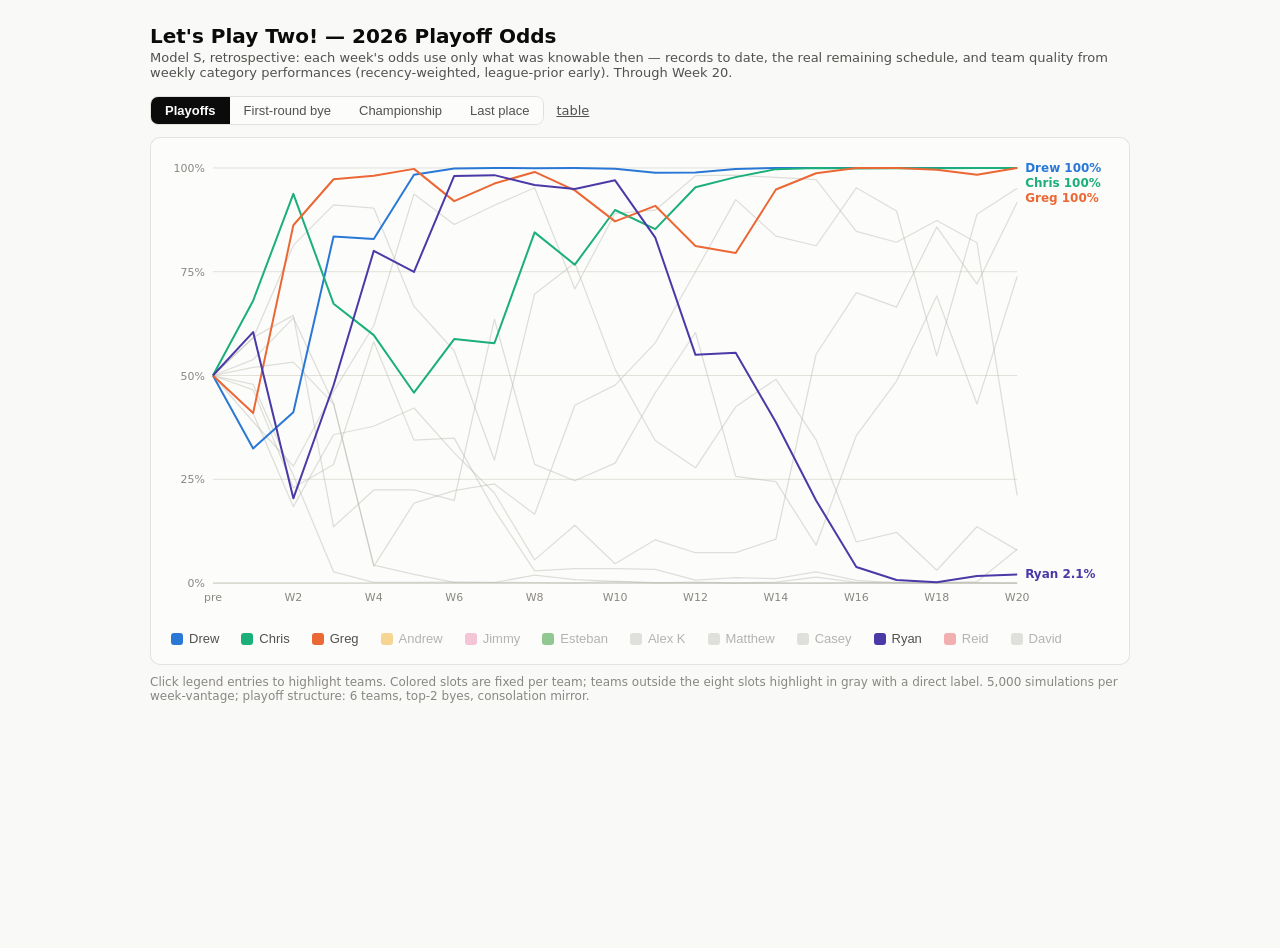
==== commit 58090bc1: "Odds chart: Jimmy keeps his color slot post-rename Co-Authored-By: Claude Fable 5 <noreply@anthropic" ====
--- a/playoff-odds.html
+++ b/playoff-odds.html
@@ -77,7 +77,7 @@
 week-vantage; playoff structure: 6 teams, top-2 byes, consolation mirror.</div>
 </div></div>
 <script>
-const DATA = [{"id": "1581", "team": "Socking a Few Dingers", "mgr": "Drew", "label": "Drew", "slot": 0, "on": true, "series": {"playoffs": [0.5, 0.3244, 0.4114, 0.8349, 0.8291, 0.9838, 0.9988, 0.9999, 0.9995, 0.9999, 0.9984, 0.9883, 0.989, 0.9974, 1.0, 1.0, 1.0, 1.0, 1.0, 1.0, 1.0], "bye": [0.1667, 0.0753, 0.064, 0.3719, 0.3079, 0.6684, 0.8998, 0.966, 0.8943, 0.9684, 0.8674, 0.7555, 0.6692, 0.7789, 0.9573, 0.9633, 0.97, 0.9867, 0.9949, 0.9997, 1.0], "first": [0.0833, 0.0462, 0.0415, 0.1804, 0.1441, 0.2674, 0.3908, 0.4756, 0.4383, 0.5484, 0.4247, 0.3392, 0.3028, 0.3499, 0.4587, 0.5118, 0.4905, 0.5009, 0.4797, 0.5225, 0.5591], "last": [0.0833, 0.1332, 0.0699, 0.0067, 0.0035, 0.0001, 0.0, 0.0, 0.0, 0.0, 0.0, 0.0, 0.0, 0.0, 0.0, 0.0, 0.0, 0.0, 0.0, 0.0, 0.0]}}, {"id": "1586", "team": "Loser By Committee", "mgr": "Christopher", "label": "Chris", "slot": 2, "on": true, "series": {"playoffs": [0.5, 0.6801, 0.9377, 0.673, 0.5974, 0.4586, 0.5878, 0.5777, 0.8449, 0.767, 0.8988, 0.8526, 0.9536, 0.9779, 0.9972, 0.9998, 0.9987, 0.9991, 0.9994, 0.9999, 1.0], "bye": [0.1667, 0.2959, 0.6563, 0.1447, 0.085, 0.0151, 0.0182, 0.009, 0.0506, 0.0726, 0.1858, 0.2157, 0.3987, 0.4001, 0.5806, 0.7857, 0.3048, 0.2932, 0.6241, 0.8221, 0.5712], "first": [0.0833, 0.129, 0.2867, 0.0681, 0.0463, 0.0161, 0.0265, 0.0222, 0.0498, 0.0493, 0.1099, 0.1071, 0.1568, 0.1489, 0.1983, 0.2403, 0.1385, 0.1361, 0.2405, 0.2551, 0.2176], "last": [0.0833, 0.044, 0.0031, 0.0247, 0.0161, 0.0281, 0.0118, 0.0081, 0.0016, 0.0027, 0.0007, 0.0012, 0.0, 0.0001, 0.0, 0.0, 0.0, 0.0, 0.0, 0.0, 0.0]}}, {"id": "1582", "team": "Lollygaggers", "mgr": "Greg", "label": "Greg", "slot": 1, "on": true, "series": {"playoffs": [0.5, 0.4096, 0.862, 0.9729, 0.981, 0.9978, 0.9201, 0.9624, 0.9904, 0.946, 0.8713, 0.9088, 0.8121, 0.795, 0.9481, 0.9873, 0.9997, 0.9998, 0.9959, 0.9838, 0.9999], "bye": [0.1667, 0.1097, 0.4133, 0.7375, 0.7437, 0.8486, 0.2806, 0.3316, 0.573, 0.3937, 0.199, 0.3624, 0.1357, 0.0608, 0.1453, 0.1463, 0.6907, 0.7049, 0.34, 0.1386, 0.411], "first": [0.0833, 0.0597, 0.2385, 0.3976, 0.3879, 0.402, 0.149, 0.1398, 0.2345, 0.1428, 0.0826, 0.1315, 0.0649, 0.041, 0.0685, 0.0708, 0.1973, 0.199, 0.1077, 0.061, 0.096], "last": [0.0833, 0.1032, 0.0062, 0.0005, 0.0001, 0.0, 0.0015, 0.0004, 0.0, 0.0005, 0.0022, 0.0012, 0.0026, 0.0026, 0.0004, 0.0, 0.0, 0.0, 0.0, 0.0, 0.0]}}, {"id": "1587", "team": "The LA Salary Caps", "mgr": "Andrew", "label": "Andrew", "slot": 3, "on": false, "series": {"playoffs": [0.5, 0.5384, 0.639, 0.4328, 0.0401, 0.1927, 0.2228, 0.2388, 0.1656, 0.4285, 0.477, 0.5788, 0.7499, 0.9237, 0.8359, 0.8126, 0.9522, 0.8963, 0.5474, 0.8883, 0.9513], "bye": [0.1667, 0.1831, 0.1455, 0.0439, 0.0011, 0.0034, 0.0026, 0.0016, 0.0005, 0.0169, 0.0218, 0.0635, 0.1059, 0.2427, 0.0543, 0.012, 0.0242, 0.0084, 0.0032, 0.03, 0.0114], "first": [0.0833, 0.0917, 0.082, 0.033, 0.0008, 0.0044, 0.0053, 0.0049, 0.0028, 0.0175, 0.0304, 0.0678, 0.09, 0.161, 0.078, 0.0511, 0.0931, 0.0792, 0.0365, 0.0739, 0.0587], "last": [0.0833, 0.0701, 0.0306, 0.0511, 0.2167, 0.0983, 0.068, 0.054, 0.0502, 0.0191, 0.0145, 0.0077, 0.0024, 0.0002, 0.0018, 0.0022, 0.0001, 0.0, 0.0007, 0.0001, 0.0001]}}, {"id": "1588", "team": "Le Bon Mart\u00e9", "mgr": "Jimmy", "label": "Jimmy", "slot": -1, "on": false, "series": {"playoffs": [0.5, 0.4088, 0.1841, 0.3573, 0.3778, 0.4218, 0.3138, 0.217, 0.0559, 0.1393, 0.0466, 0.1042, 0.0731, 0.0735, 0.1057, 0.5513, 0.6997, 0.6648, 0.858, 0.7203, 0.9172], "bye": [0.1667, 0.1104, 0.0146, 0.0356, 0.036, 0.0154, 0.0067, 0.0023, 0.0003, 0.0019, 0.0002, 0.0019, 0.0006, 0.0002, 0.0001, 0.004, 0.0023, 0.0024, 0.0159, 0.0032, 0.0061], "first": [0.0833, 0.0625, 0.01, 0.0311, 0.0319, 0.0192, 0.0139, 0.0072, 0.001, 0.0054, 0.001, 0.0033, 0.0014, 0.0013, 0.001, 0.0172, 0.0185, 0.0192, 0.0335, 0.0199, 0.0259], "last": [0.0833, 0.1033, 0.1833, 0.0684, 0.0339, 0.0297, 0.0306, 0.0414, 0.1128, 0.0645, 0.1474, 0.0953, 0.098, 0.1071, 0.1021, 0.0208, 0.0053, 0.0024, 0.0003, 0.0043, 0.0012]}}, {"id": "1589", "team": "Dinglerberries", "mgr": "Esteban", "label": "Esteban", "slot": 5, "on": false, "series": {"playoffs": [0.5, 0.5916, 0.6448, 0.1355, 0.2243, 0.2245, 0.199, 0.636, 0.2861, 0.2464, 0.2889, 0.4585, 0.6036, 0.257, 0.2445, 0.0913, 0.3555, 0.4866, 0.6917, 0.4312, 0.739], "bye": [0.1667, 0.2185, 0.1656, 0.0085, 0.0125, 0.0033, 0.0016, 0.0209, 0.0023, 0.0045, 0.0057, 0.0278, 0.033, 0.0027, 0.0009, 0.0001, 0.0, 0.0002, 0.0044, 0.0009, 0.0004], "first": [0.0833, 0.1045, 0.067, 0.0048, 0.0096, 0.0061, 0.0049, 0.0324, 0.0091, 0.0117, 0.0202, 0.0424, 0.0436, 0.0096, 0.0086, 0.0026, 0.0108, 0.0149, 0.048, 0.0253, 0.0329], "last": [0.0833, 0.0591, 0.0382, 0.24, 0.0851, 0.0713, 0.0637, 0.0097, 0.0241, 0.0283, 0.0224, 0.0107, 0.005, 0.0323, 0.038, 0.1058, 0.0129, 0.0023, 0.0004, 0.0058, 0.0031]}}, {"id": "1585", "team": "Fire Craig Counsell", "mgr": "Alex K", "label": "Alex K", "slot": -1, "on": false, "series": {"playoffs": [0.5, 0.3886, 0.2816, 0.4614, 0.62, 0.9375, 0.8639, 0.9101, 0.9523, 0.7086, 0.8908, 0.8982, 0.9814, 0.9828, 0.9771, 0.9721, 0.8475, 0.8211, 0.8733, 0.8197, 0.2112], "bye": [0.1667, 0.1014, 0.0318, 0.0532, 0.0921, 0.3048, 0.1257, 0.1237, 0.1818, 0.0834, 0.2505, 0.3428, 0.6132, 0.4848, 0.2556, 0.0882, 0.008, 0.0042, 0.0175, 0.0056, 0.0], "first": [0.0833, 0.0578, 0.0196, 0.0378, 0.0704, 0.1847, 0.1185, 0.1174, 0.1472, 0.0673, 0.154, 0.2002, 0.3065, 0.2646, 0.175, 0.1004, 0.0502, 0.0499, 0.0539, 0.0409, 0.0063], "last": [0.0833, 0.1138, 0.1222, 0.0442, 0.0098, 0.0008, 0.0018, 0.0007, 0.0002, 0.0065, 0.0012, 0.001, 0.0001, 0.0001, 0.0001, 0.0001, 0.0007, 0.0002, 0.0, 0.0005, 0.0373]}}, {"id": "1591", "team": "The Parte's Over", "mgr": "Matthew Kelly", "label": "Matthew", "slot": -1, "on": false, "series": {"playoffs": [0.5, 0.5196, 0.5324, 0.4317, 0.0435, 0.0208, 0.0017, 0.0019, 0.0014, 0.0007, 0.0034, 0.0007, 0.0025, 0.0006, 0.0022, 0.0146, 0.0016, 0.0019, 0.0002, 0.0034, 0.0814], "bye": [0.1667, 0.1708, 0.1018, 0.0479, 0.0009, 0.0001, 0.0, 0.0, 0.0, 0.0, 0.0, 0.0, 0.0, 0.0, 0.0, 0.0, 0.0, 0.0, 0.0, 0.0, 0.0], "first": [0.0833, 0.0877, 0.061, 0.0325, 0.0011, 0.0003, 0.0, 0.0, 0.0, 0.0, 0.0001, 0.0, 0.0001, 0.0, 0.0, 0.0005, 0.0001, 0.0001, 0.0, 0.0001, 0.0029], "last": [0.0833, 0.0785, 0.0468, 0.0474, 0.2214, 0.2926, 0.3964, 0.3831, 0.4282, 0.4944, 0.3682, 0.4543, 0.3203, 0.332, 0.2349, 0.1806, 0.1705, 0.1536, 0.1393, 0.1229, 0.0641]}}, {"id": "1583", "team": "'Tungsten Arm' O'Doyle", "mgr": "Casey", "label": "Casey", "slot": -1, "on": false, "series": {"playoffs": [0.5, 0.5901, 0.8134, 0.911, 0.9035, 0.6665, 0.5597, 0.2961, 0.6966, 0.771, 0.5154, 0.3434, 0.2776, 0.4247, 0.4912, 0.3451, 0.099, 0.1223, 0.031, 0.1357, 0.0793], "bye": [0.1667, 0.2186, 0.3362, 0.4557, 0.3542, 0.0435, 0.0228, 0.0042, 0.028, 0.0807, 0.021, 0.0169, 0.0066, 0.0065, 0.0029, 0.0002, 0.0, 0.0, 0.0, 0.0, 0.0], "first": [0.0833, 0.105, 0.1498, 0.1634, 0.1168, 0.0243, 0.0187, 0.0049, 0.0175, 0.0284, 0.0147, 0.0094, 0.0039, 0.0063, 0.0047, 0.0027, 0.0006, 0.0007, 0.0001, 0.0011, 0.0006], "last": [0.0833, 0.0611, 0.0111, 0.0033, 0.0019, 0.014, 0.0223, 0.0641, 0.0088, 0.0055, 0.0221, 0.0444, 0.0443, 0.0253, 0.0237, 0.0549, 0.1068, 0.047, 0.0856, 0.0717, 0.1039]}}, {"id": "1584", "team": "Sandberg's Cubbies", "mgr": "Ryan L", "label": "Ryan", "slot": 6, "on": true, "series": {"playoffs": [0.5, 0.6046, 0.2041, 0.4766, 0.8003, 0.7495, 0.9809, 0.9827, 0.9588, 0.9492, 0.9702, 0.8323, 0.5498, 0.5546, 0.3876, 0.199, 0.0387, 0.0075, 0.0021, 0.0169, 0.0208], "bye": [0.1667, 0.2309, 0.0206, 0.072, 0.2619, 0.0865, 0.6321, 0.5393, 0.2692, 0.3779, 0.4485, 0.2132, 0.0369, 0.0234, 0.0032, 0.0003, 0.0, 0.0, 0.0, 0.0, 0.0], "first": [0.0833, 0.1071, 0.0119, 0.0386, 0.1334, 0.0622, 0.2555, 0.1911, 0.0991, 0.1281, 0.1617, 0.0979, 0.0298, 0.0172, 0.007, 0.0022, 0.0004, 0.0001, 0.0, 0.0001, 0.0001], "last": [0.0833, 0.0569, 0.1857, 0.056, 0.0057, 0.0067, 0.0001, 0.0, 0.0004, 0.0004, 0.0002, 0.0027, 0.0081, 0.0123, 0.0318, 0.1098, 0.2596, 0.3237, 0.3515, 0.3294, 0.3523]}}, {"id": "1590", "team": "The Sin Eaters!", "mgr": "Reid", "label": "Reid", "slot": 7, "on": false, "series": {"playoffs": [0.5, 0.4787, 0.2596, 0.0271, 0.0016, 0.0019, 0.0023, 0.0014, 0.0192, 0.0083, 0.004, 0.0013, 0.0002, 0.0001, 0.0, 0.0001, 0.0009, 0.0001, 0.0, 0.0, 0.0], "bye": [0.1667, 0.1471, 0.0274, 0.0007, 0.0, 0.0, 0.0, 0.0, 0.0, 0.0, 0.0, 0.0, 0.0, 0.0, 0.0, 0.0, 0.0, 0.0, 0.0, 0.0, 0.0], "first": [0.0833, 0.0767, 0.02, 0.0009, 0.0, 0.0, 0.0, 0.0, 0.0003, 0.0001, 0.0, 0.0, 0.0, 0.0, 0.0, 0.0, 0.0, 0.0, 0.0, 0.0, 0.0], "last": [0.0833, 0.0872, 0.121, 0.3319, 0.3881, 0.4154, 0.3672, 0.3727, 0.1955, 0.244, 0.2769, 0.2573, 0.3487, 0.342, 0.4227, 0.3744, 0.2421, 0.2446, 0.2719, 0.2385, 0.1567]}}, {"id": "1592", "team": "Raleighing the Loser's Bracket", "mgr": "David", "label": "David", "slot": -1, "on": false, "series": {"playoffs": [0.5, 0.4656, 0.2298, 0.2858, 0.5813, 0.3444, 0.3491, 0.1759, 0.0292, 0.0351, 0.0351, 0.0329, 0.0071, 0.0129, 0.0106, 0.0268, 0.0064, 0.0007, 0.0009, 0.0008, 0.0], "bye": [0.1667, 0.1384, 0.0229, 0.0283, 0.1047, 0.0109, 0.01, 0.0013, 0.0, 0.0001, 0.0001, 0.0003, 0.0001, 0.0, 0.0, 0.0, 0.0, 0.0, 0.0, 0.0, 0.0], "first": [0.0833, 0.0722, 0.0119, 0.0119, 0.0577, 0.0135, 0.0168, 0.0044, 0.0004, 0.0009, 0.0006, 0.0012, 0.0002, 0.0002, 0.0002, 0.0003, 0.0, 0.0001, 0.0, 0.0, 0.0], "last": [0.0833, 0.0895, 0.1818, 0.126, 0.0179, 0.0429, 0.0365, 0.0657, 0.1783, 0.1339, 0.1442, 0.1242, 0.1704, 0.1461, 0.1446, 0.1513, 0.202, 0.2261, 0.1503, 0.2268, 0.2813]}}], WEEKS = [0, 1, 2, 3, 4, 5, 6, 7, 8, 9, 10, 11, 12, 13, 14, 15, 16, 17, 18, 19, 20], LIGHTC = ["#2a78d6", "#eb6834", "#1baf7a", "#eda100", "#e87ba4", "#008300", "#4a3aa7", "#e34948"], DARKC = ["#3987e5", "#d95926", "#199e70", "#c98500", "#d55181", "#008300", "#9085e9", "#e66767"];
+const DATA = [{"id": "1581", "team": "Socking a Few Dingers", "mgr": "Drew", "label": "Drew", "slot": 0, "on": true, "series": {"playoffs": [0.5, 0.3244, 0.4114, 0.8349, 0.8291, 0.9838, 0.9988, 0.9999, 0.9995, 0.9999, 0.9984, 0.9883, 0.989, 0.9974, 1.0, 1.0, 1.0, 1.0, 1.0, 1.0, 1.0], "bye": [0.1667, 0.0753, 0.064, 0.3719, 0.3079, 0.6684, 0.8998, 0.966, 0.8943, 0.9684, 0.8674, 0.7555, 0.6692, 0.7789, 0.9573, 0.9633, 0.97, 0.9867, 0.9949, 0.9997, 1.0], "first": [0.0833, 0.0462, 0.0415, 0.1804, 0.1441, 0.2674, 0.3908, 0.4756, 0.4383, 0.5484, 0.4247, 0.3392, 0.3028, 0.3499, 0.4587, 0.5118, 0.4905, 0.5009, 0.4797, 0.5225, 0.5591], "last": [0.0833, 0.1332, 0.0699, 0.0067, 0.0035, 0.0001, 0.0, 0.0, 0.0, 0.0, 0.0, 0.0, 0.0, 0.0, 0.0, 0.0, 0.0, 0.0, 0.0, 0.0, 0.0]}}, {"id": "1586", "team": "Loser By Committee", "mgr": "Christopher", "label": "Chris", "slot": 2, "on": true, "series": {"playoffs": [0.5, 0.6801, 0.9377, 0.673, 0.5974, 0.4586, 0.5878, 0.5777, 0.8449, 0.767, 0.8988, 0.8526, 0.9536, 0.9779, 0.9972, 0.9998, 0.9987, 0.9991, 0.9994, 0.9999, 1.0], "bye": [0.1667, 0.2959, 0.6563, 0.1447, 0.085, 0.0151, 0.0182, 0.009, 0.0506, 0.0726, 0.1858, 0.2157, 0.3987, 0.4001, 0.5806, 0.7857, 0.3048, 0.2932, 0.6241, 0.8221, 0.5712], "first": [0.0833, 0.129, 0.2867, 0.0681, 0.0463, 0.0161, 0.0265, 0.0222, 0.0498, 0.0493, 0.1099, 0.1071, 0.1568, 0.1489, 0.1983, 0.2403, 0.1385, 0.1361, 0.2405, 0.2551, 0.2176], "last": [0.0833, 0.044, 0.0031, 0.0247, 0.0161, 0.0281, 0.0118, 0.0081, 0.0016, 0.0027, 0.0007, 0.0012, 0.0, 0.0001, 0.0, 0.0, 0.0, 0.0, 0.0, 0.0, 0.0]}}, {"id": "1582", "team": "Lollygaggers", "mgr": "Greg", "label": "Greg", "slot": 1, "on": true, "series": {"playoffs": [0.5, 0.4096, 0.862, 0.9729, 0.981, 0.9978, 0.9201, 0.9624, 0.9904, 0.946, 0.8713, 0.9088, 0.8121, 0.795, 0.9481, 0.9873, 0.9997, 0.9998, 0.9959, 0.9838, 0.9999], "bye": [0.1667, 0.1097, 0.4133, 0.7375, 0.7437, 0.8486, 0.2806, 0.3316, 0.573, 0.3937, 0.199, 0.3624, 0.1357, 0.0608, 0.1453, 0.1463, 0.6907, 0.7049, 0.34, 0.1386, 0.411], "first": [0.0833, 0.0597, 0.2385, 0.3976, 0.3879, 0.402, 0.149, 0.1398, 0.2345, 0.1428, 0.0826, 0.1315, 0.0649, 0.041, 0.0685, 0.0708, 0.1973, 0.199, 0.1077, 0.061, 0.096], "last": [0.0833, 0.1032, 0.0062, 0.0005, 0.0001, 0.0, 0.0015, 0.0004, 0.0, 0.0005, 0.0022, 0.0012, 0.0026, 0.0026, 0.0004, 0.0, 0.0, 0.0, 0.0, 0.0, 0.0]}}, {"id": "1587", "team": "The LA Salary Caps", "mgr": "Andrew", "label": "Andrew", "slot": 3, "on": false, "series": {"playoffs": [0.5, 0.5384, 0.639, 0.4328, 0.0401, 0.1927, 0.2228, 0.2388, 0.1656, 0.4285, 0.477, 0.5788, 0.7499, 0.9237, 0.8359, 0.8126, 0.9522, 0.8963, 0.5474, 0.8883, 0.9513], "bye": [0.1667, 0.1831, 0.1455, 0.0439, 0.0011, 0.0034, 0.0026, 0.0016, 0.0005, 0.0169, 0.0218, 0.0635, 0.1059, 0.2427, 0.0543, 0.012, 0.0242, 0.0084, 0.0032, 0.03, 0.0114], "first": [0.0833, 0.0917, 0.082, 0.033, 0.0008, 0.0044, 0.0053, 0.0049, 0.0028, 0.0175, 0.0304, 0.0678, 0.09, 0.161, 0.078, 0.0511, 0.0931, 0.0792, 0.0365, 0.0739, 0.0587], "last": [0.0833, 0.0701, 0.0306, 0.0511, 0.2167, 0.0983, 0.068, 0.054, 0.0502, 0.0191, 0.0145, 0.0077, 0.0024, 0.0002, 0.0018, 0.0022, 0.0001, 0.0, 0.0007, 0.0001, 0.0001]}}, {"id": "1588", "team": "Le Bon Mart\u00e9", "mgr": "Jimmy", "label": "Jimmy", "slot": 4, "on": false, "series": {"playoffs": [0.5, 0.4088, 0.1841, 0.3573, 0.3778, 0.4218, 0.3138, 0.217, 0.0559, 0.1393, 0.0466, 0.1042, 0.0731, 0.0735, 0.1057, 0.5513, 0.6997, 0.6648, 0.858, 0.7203, 0.9172], "bye": [0.1667, 0.1104, 0.0146, 0.0356, 0.036, 0.0154, 0.0067, 0.0023, 0.0003, 0.0019, 0.0002, 0.0019, 0.0006, 0.0002, 0.0001, 0.004, 0.0023, 0.0024, 0.0159, 0.0032, 0.0061], "first": [0.0833, 0.0625, 0.01, 0.0311, 0.0319, 0.0192, 0.0139, 0.0072, 0.001, 0.0054, 0.001, 0.0033, 0.0014, 0.0013, 0.001, 0.0172, 0.0185, 0.0192, 0.0335, 0.0199, 0.0259], "last": [0.0833, 0.1033, 0.1833, 0.0684, 0.0339, 0.0297, 0.0306, 0.0414, 0.1128, 0.0645, 0.1474, 0.0953, 0.098, 0.1071, 0.1021, 0.0208, 0.0053, 0.0024, 0.0003, 0.0043, 0.0012]}}, {"id": "1589", "team": "Dinglerberries", "mgr": "Esteban", "label": "Esteban", "slot": 5, "on": false, "series": {"playoffs": [0.5, 0.5916, 0.6448, 0.1355, 0.2243, 0.2245, 0.199, 0.636, 0.2861, 0.2464, 0.2889, 0.4585, 0.6036, 0.257, 0.2445, 0.0913, 0.3555, 0.4866, 0.6917, 0.4312, 0.739], "bye": [0.1667, 0.2185, 0.1656, 0.0085, 0.0125, 0.0033, 0.0016, 0.0209, 0.0023, 0.0045, 0.0057, 0.0278, 0.033, 0.0027, 0.0009, 0.0001, 0.0, 0.0002, 0.0044, 0.0009, 0.0004], "first": [0.0833, 0.1045, 0.067, 0.0048, 0.0096, 0.0061, 0.0049, 0.0324, 0.0091, 0.0117, 0.0202, 0.0424, 0.0436, 0.0096, 0.0086, 0.0026, 0.0108, 0.0149, 0.048, 0.0253, 0.0329], "last": [0.0833, 0.0591, 0.0382, 0.24, 0.0851, 0.0713, 0.0637, 0.0097, 0.0241, 0.0283, 0.0224, 0.0107, 0.005, 0.0323, 0.038, 0.1058, 0.0129, 0.0023, 0.0004, 0.0058, 0.0031]}}, {"id": "1585", "team": "Fire Craig Counsell", "mgr": "Alex K", "label": "Alex K", "slot": -1, "on": false, "series": {"playoffs": [0.5, 0.3886, 0.2816, 0.4614, 0.62, 0.9375, 0.8639, 0.9101, 0.9523, 0.7086, 0.8908, 0.8982, 0.9814, 0.9828, 0.9771, 0.9721, 0.8475, 0.8211, 0.8733, 0.8197, 0.2112], "bye": [0.1667, 0.1014, 0.0318, 0.0532, 0.0921, 0.3048, 0.1257, 0.1237, 0.1818, 0.0834, 0.2505, 0.3428, 0.6132, 0.4848, 0.2556, 0.0882, 0.008, 0.0042, 0.0175, 0.0056, 0.0], "first": [0.0833, 0.0578, 0.0196, 0.0378, 0.0704, 0.1847, 0.1185, 0.1174, 0.1472, 0.0673, 0.154, 0.2002, 0.3065, 0.2646, 0.175, 0.1004, 0.0502, 0.0499, 0.0539, 0.0409, 0.0063], "last": [0.0833, 0.1138, 0.1222, 0.0442, 0.0098, 0.0008, 0.0018, 0.0007, 0.0002, 0.0065, 0.0012, 0.001, 0.0001, 0.0001, 0.0001, 0.0001, 0.0007, 0.0002, 0.0, 0.0005, 0.0373]}}, {"id": "1591", "team": "The Parte's Over", "mgr": "Matthew Kelly", "label": "Matthew", "slot": -1, "on": false, "series": {"playoffs": [0.5, 0.5196, 0.5324, 0.4317, 0.0435, 0.0208, 0.0017, 0.0019, 0.0014, 0.0007, 0.0034, 0.0007, 0.0025, 0.0006, 0.0022, 0.0146, 0.0016, 0.0019, 0.0002, 0.0034, 0.0814], "bye": [0.1667, 0.1708, 0.1018, 0.0479, 0.0009, 0.0001, 0.0, 0.0, 0.0, 0.0, 0.0, 0.0, 0.0, 0.0, 0.0, 0.0, 0.0, 0.0, 0.0, 0.0, 0.0], "first": [0.0833, 0.0877, 0.061, 0.0325, 0.0011, 0.0003, 0.0, 0.0, 0.0, 0.0, 0.0001, 0.0, 0.0001, 0.0, 0.0, 0.0005, 0.0001, 0.0001, 0.0, 0.0001, 0.0029], "last": [0.0833, 0.0785, 0.0468, 0.0474, 0.2214, 0.2926, 0.3964, 0.3831, 0.4282, 0.4944, 0.3682, 0.4543, 0.3203, 0.332, 0.2349, 0.1806, 0.1705, 0.1536, 0.1393, 0.1229, 0.0641]}}, {"id": "1583", "team": "'Tungsten Arm' O'Doyle", "mgr": "Casey", "label": "Casey", "slot": -1, "on": false, "series": {"playoffs": [0.5, 0.5901, 0.8134, 0.911, 0.9035, 0.6665, 0.5597, 0.2961, 0.6966, 0.771, 0.5154, 0.3434, 0.2776, 0.4247, 0.4912, 0.3451, 0.099, 0.1223, 0.031, 0.1357, 0.0793], "bye": [0.1667, 0.2186, 0.3362, 0.4557, 0.3542, 0.0435, 0.0228, 0.0042, 0.028, 0.0807, 0.021, 0.0169, 0.0066, 0.0065, 0.0029, 0.0002, 0.0, 0.0, 0.0, 0.0, 0.0], "first": [0.0833, 0.105, 0.1498, 0.1634, 0.1168, 0.0243, 0.0187, 0.0049, 0.0175, 0.0284, 0.0147, 0.0094, 0.0039, 0.0063, 0.0047, 0.0027, 0.0006, 0.0007, 0.0001, 0.0011, 0.0006], "last": [0.0833, 0.0611, 0.0111, 0.0033, 0.0019, 0.014, 0.0223, 0.0641, 0.0088, 0.0055, 0.0221, 0.0444, 0.0443, 0.0253, 0.0237, 0.0549, 0.1068, 0.047, 0.0856, 0.0717, 0.1039]}}, {"id": "1584", "team": "Sandberg's Cubbies", "mgr": "Ryan L", "label": "Ryan", "slot": 6, "on": true, "series": {"playoffs": [0.5, 0.6046, 0.2041, 0.4766, 0.8003, 0.7495, 0.9809, 0.9827, 0.9588, 0.9492, 0.9702, 0.8323, 0.5498, 0.5546, 0.3876, 0.199, 0.0387, 0.0075, 0.0021, 0.0169, 0.0208], "bye": [0.1667, 0.2309, 0.0206, 0.072, 0.2619, 0.0865, 0.6321, 0.5393, 0.2692, 0.3779, 0.4485, 0.2132, 0.0369, 0.0234, 0.0032, 0.0003, 0.0, 0.0, 0.0, 0.0, 0.0], "first": [0.0833, 0.1071, 0.0119, 0.0386, 0.1334, 0.0622, 0.2555, 0.1911, 0.0991, 0.1281, 0.1617, 0.0979, 0.0298, 0.0172, 0.007, 0.0022, 0.0004, 0.0001, 0.0, 0.0001, 0.0001], "last": [0.0833, 0.0569, 0.1857, 0.056, 0.0057, 0.0067, 0.0001, 0.0, 0.0004, 0.0004, 0.0002, 0.0027, 0.0081, 0.0123, 0.0318, 0.1098, 0.2596, 0.3237, 0.3515, 0.3294, 0.3523]}}, {"id": "1590", "team": "The Sin Eaters!", "mgr": "Reid", "label": "Reid", "slot": 7, "on": false, "series": {"playoffs": [0.5, 0.4787, 0.2596, 0.0271, 0.0016, 0.0019, 0.0023, 0.0014, 0.0192, 0.0083, 0.004, 0.0013, 0.0002, 0.0001, 0.0, 0.0001, 0.0009, 0.0001, 0.0, 0.0, 0.0], "bye": [0.1667, 0.1471, 0.0274, 0.0007, 0.0, 0.0, 0.0, 0.0, 0.0, 0.0, 0.0, 0.0, 0.0, 0.0, 0.0, 0.0, 0.0, 0.0, 0.0, 0.0, 0.0], "first": [0.0833, 0.0767, 0.02, 0.0009, 0.0, 0.0, 0.0, 0.0, 0.0003, 0.0001, 0.0, 0.0, 0.0, 0.0, 0.0, 0.0, 0.0, 0.0, 0.0, 0.0, 0.0], "last": [0.0833, 0.0872, 0.121, 0.3319, 0.3881, 0.4154, 0.3672, 0.3727, 0.1955, 0.244, 0.2769, 0.2573, 0.3487, 0.342, 0.4227, 0.3744, 0.2421, 0.2446, 0.2719, 0.2385, 0.1567]}}, {"id": "1592", "team": "Raleighing the Loser's Bracket", "mgr": "David", "label": "David", "slot": -1, "on": false, "series": {"playoffs": [0.5, 0.4656, 0.2298, 0.2858, 0.5813, 0.3444, 0.3491, 0.1759, 0.0292, 0.0351, 0.0351, 0.0329, 0.0071, 0.0129, 0.0106, 0.0268, 0.0064, 0.0007, 0.0009, 0.0008, 0.0], "bye": [0.1667, 0.1384, 0.0229, 0.0283, 0.1047, 0.0109, 0.01, 0.0013, 0.0, 0.0001, 0.0001, 0.0003, 0.0001, 0.0, 0.0, 0.0, 0.0, 0.0, 0.0, 0.0, 0.0], "first": [0.0833, 0.0722, 0.0119, 0.0119, 0.0577, 0.0135, 0.0168, 0.0044, 0.0004, 0.0009, 0.0006, 0.0012, 0.0002, 0.0002, 0.0002, 0.0003, 0.0, 0.0001, 0.0, 0.0, 0.0], "last": [0.0833, 0.0895, 0.1818, 0.126, 0.0179, 0.0429, 0.0365, 0.0657, 0.1783, 0.1339, 0.1442, 0.1242, 0.1704, 0.1461, 0.1446, 0.1513, 0.202, 0.2261, 0.1503, 0.2268, 0.2813]}}], WEEKS = [0, 1, 2, 3, 4, 5, 6, 7, 8, 9, 10, 11, 12, 13, 14, 15, 16, 17, 18, 19, 20], LIGHTC = ["#2a78d6", "#eb6834", "#1baf7a", "#eda100", "#e87ba4", "#008300", "#4a3aa7", "#e34948"], DARKC = ["#3987e5", "#d95926", "#199e70", "#c98500", "#d55181", "#008300", "#9085e9", "#e66767"];
 const METRICS = [["playoffs","Playoffs"],["bye","First-round bye"],["first","Championship"],["last","Last place"]];
 let metric = "playoffs";
 const dark = () => matchMedia && matchMedia('(prefers-color-scheme: dark)').matches;
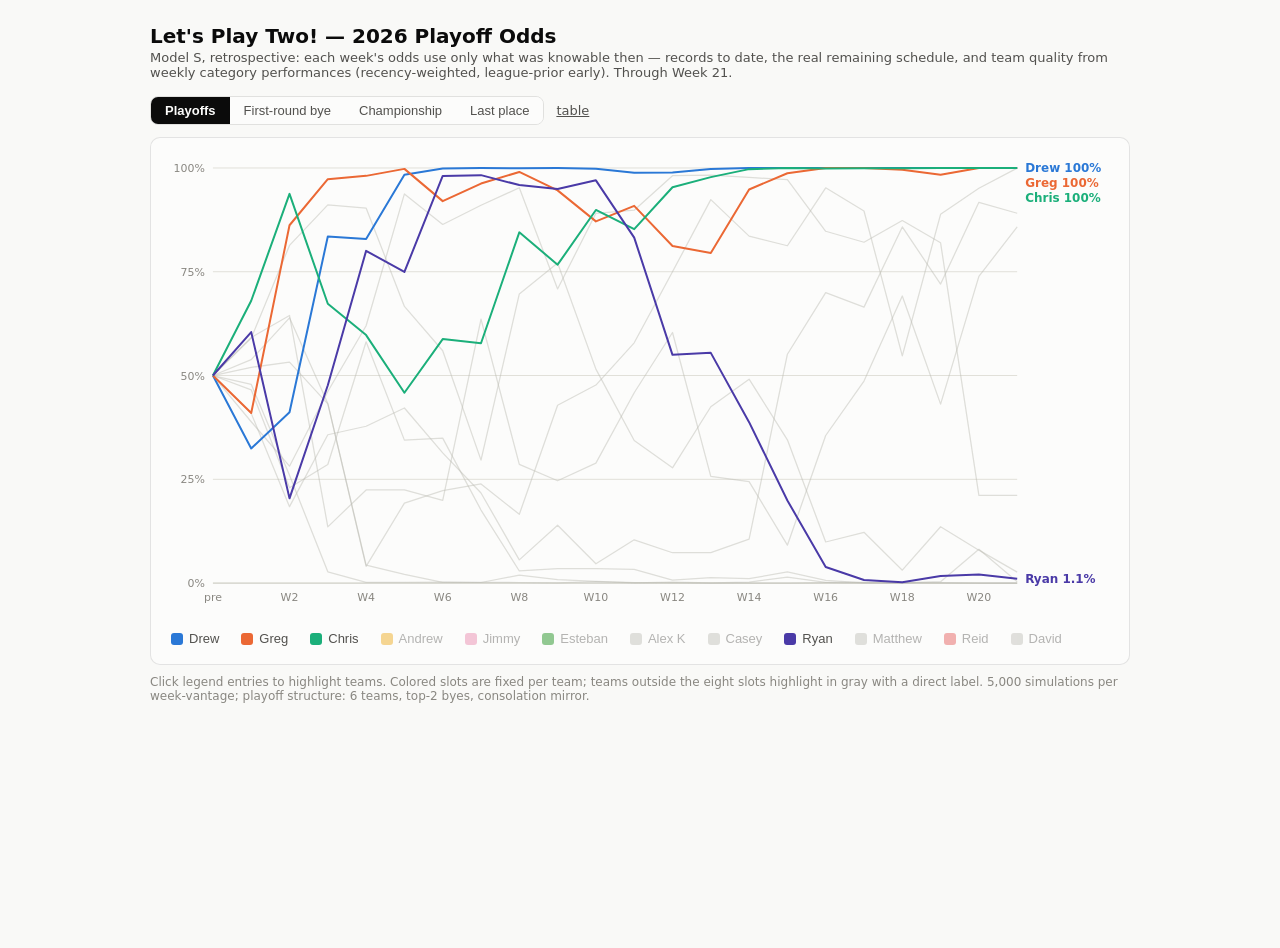
==== commit 42d0e02f: "week 21 update" ====
--- a/playoff-odds.html
+++ b/playoff-odds.html
@@ -61,7 +61,7 @@
 <h1>Let's Play Two! — 2026 Playoff Odds</h1>
 <div class="sub">Model S, retrospective: each week's odds use only what was knowable then —
 records to date, the real remaining schedule, and team quality from weekly category
-performances (recency-weighted, league-prior early). Through Week 20.</div>
+performances (recency-weighted, league-prior early). Through Week 21.</div>
 <div class="controls">
   <div class="seg" id="seg"></div>
   <a class="tgl" id="tabletgl">table</a>
@@ -77,7 +77,7 @@
 week-vantage; playoff structure: 6 teams, top-2 byes, consolation mirror.</div>
 </div></div>
 <script>
-const DATA = [{"id": "1581", "team": "Socking a Few Dingers", "mgr": "Drew", "label": "Drew", "slot": 0, "on": true, "series": {"playoffs": [0.5, 0.3244, 0.4114, 0.8349, 0.8291, 0.9838, 0.9988, 0.9999, 0.9995, 0.9999, 0.9984, 0.9883, 0.989, 0.9974, 1.0, 1.0, 1.0, 1.0, 1.0, 1.0, 1.0], "bye": [0.1667, 0.0753, 0.064, 0.3719, 0.3079, 0.6684, 0.8998, 0.966, 0.8943, 0.9684, 0.8674, 0.7555, 0.6692, 0.7789, 0.9573, 0.9633, 0.97, 0.9867, 0.9949, 0.9997, 1.0], "first": [0.0833, 0.0462, 0.0415, 0.1804, 0.1441, 0.2674, 0.3908, 0.4756, 0.4383, 0.5484, 0.4247, 0.3392, 0.3028, 0.3499, 0.4587, 0.5118, 0.4905, 0.5009, 0.4797, 0.5225, 0.5591], "last": [0.0833, 0.1332, 0.0699, 0.0067, 0.0035, 0.0001, 0.0, 0.0, 0.0, 0.0, 0.0, 0.0, 0.0, 0.0, 0.0, 0.0, 0.0, 0.0, 0.0, 0.0, 0.0]}}, {"id": "1586", "team": "Loser By Committee", "mgr": "Christopher", "label": "Chris", "slot": 2, "on": true, "series": {"playoffs": [0.5, 0.6801, 0.9377, 0.673, 0.5974, 0.4586, 0.5878, 0.5777, 0.8449, 0.767, 0.8988, 0.8526, 0.9536, 0.9779, 0.9972, 0.9998, 0.9987, 0.9991, 0.9994, 0.9999, 1.0], "bye": [0.1667, 0.2959, 0.6563, 0.1447, 0.085, 0.0151, 0.0182, 0.009, 0.0506, 0.0726, 0.1858, 0.2157, 0.3987, 0.4001, 0.5806, 0.7857, 0.3048, 0.2932, 0.6241, 0.8221, 0.5712], "first": [0.0833, 0.129, 0.2867, 0.0681, 0.0463, 0.0161, 0.0265, 0.0222, 0.0498, 0.0493, 0.1099, 0.1071, 0.1568, 0.1489, 0.1983, 0.2403, 0.1385, 0.1361, 0.2405, 0.2551, 0.2176], "last": [0.0833, 0.044, 0.0031, 0.0247, 0.0161, 0.0281, 0.0118, 0.0081, 0.0016, 0.0027, 0.0007, 0.0012, 0.0, 0.0001, 0.0, 0.0, 0.0, 0.0, 0.0, 0.0, 0.0]}}, {"id": "1582", "team": "Lollygaggers", "mgr": "Greg", "label": "Greg", "slot": 1, "on": true, "series": {"playoffs": [0.5, 0.4096, 0.862, 0.9729, 0.981, 0.9978, 0.9201, 0.9624, 0.9904, 0.946, 0.8713, 0.9088, 0.8121, 0.795, 0.9481, 0.9873, 0.9997, 0.9998, 0.9959, 0.9838, 0.9999], "bye": [0.1667, 0.1097, 0.4133, 0.7375, 0.7437, 0.8486, 0.2806, 0.3316, 0.573, 0.3937, 0.199, 0.3624, 0.1357, 0.0608, 0.1453, 0.1463, 0.6907, 0.7049, 0.34, 0.1386, 0.411], "first": [0.0833, 0.0597, 0.2385, 0.3976, 0.3879, 0.402, 0.149, 0.1398, 0.2345, 0.1428, 0.0826, 0.1315, 0.0649, 0.041, 0.0685, 0.0708, 0.1973, 0.199, 0.1077, 0.061, 0.096], "last": [0.0833, 0.1032, 0.0062, 0.0005, 0.0001, 0.0, 0.0015, 0.0004, 0.0, 0.0005, 0.0022, 0.0012, 0.0026, 0.0026, 0.0004, 0.0, 0.0, 0.0, 0.0, 0.0, 0.0]}}, {"id": "1587", "team": "The LA Salary Caps", "mgr": "Andrew", "label": "Andrew", "slot": 3, "on": false, "series": {"playoffs": [0.5, 0.5384, 0.639, 0.4328, 0.0401, 0.1927, 0.2228, 0.2388, 0.1656, 0.4285, 0.477, 0.5788, 0.7499, 0.9237, 0.8359, 0.8126, 0.9522, 0.8963, 0.5474, 0.8883, 0.9513], "bye": [0.1667, 0.1831, 0.1455, 0.0439, 0.0011, 0.0034, 0.0026, 0.0016, 0.0005, 0.0169, 0.0218, 0.0635, 0.1059, 0.2427, 0.0543, 0.012, 0.0242, 0.0084, 0.0032, 0.03, 0.0114], "first": [0.0833, 0.0917, 0.082, 0.033, 0.0008, 0.0044, 0.0053, 0.0049, 0.0028, 0.0175, 0.0304, 0.0678, 0.09, 0.161, 0.078, 0.0511, 0.0931, 0.0792, 0.0365, 0.0739, 0.0587], "last": [0.0833, 0.0701, 0.0306, 0.0511, 0.2167, 0.0983, 0.068, 0.054, 0.0502, 0.0191, 0.0145, 0.0077, 0.0024, 0.0002, 0.0018, 0.0022, 0.0001, 0.0, 0.0007, 0.0001, 0.0001]}}, {"id": "1588", "team": "Le Bon Mart\u00e9", "mgr": "Jimmy", "label": "Jimmy", "slot": 4, "on": false, "series": {"playoffs": [0.5, 0.4088, 0.1841, 0.3573, 0.3778, 0.4218, 0.3138, 0.217, 0.0559, 0.1393, 0.0466, 0.1042, 0.0731, 0.0735, 0.1057, 0.5513, 0.6997, 0.6648, 0.858, 0.7203, 0.9172], "bye": [0.1667, 0.1104, 0.0146, 0.0356, 0.036, 0.0154, 0.0067, 0.0023, 0.0003, 0.0019, 0.0002, 0.0019, 0.0006, 0.0002, 0.0001, 0.004, 0.0023, 0.0024, 0.0159, 0.0032, 0.0061], "first": [0.0833, 0.0625, 0.01, 0.0311, 0.0319, 0.0192, 0.0139, 0.0072, 0.001, 0.0054, 0.001, 0.0033, 0.0014, 0.0013, 0.001, 0.0172, 0.0185, 0.0192, 0.0335, 0.0199, 0.0259], "last": [0.0833, 0.1033, 0.1833, 0.0684, 0.0339, 0.0297, 0.0306, 0.0414, 0.1128, 0.0645, 0.1474, 0.0953, 0.098, 0.1071, 0.1021, 0.0208, 0.0053, 0.0024, 0.0003, 0.0043, 0.0012]}}, {"id": "1589", "team": "Dinglerberries", "mgr": "Esteban", "label": "Esteban", "slot": 5, "on": false, "series": {"playoffs": [0.5, 0.5916, 0.6448, 0.1355, 0.2243, 0.2245, 0.199, 0.636, 0.2861, 0.2464, 0.2889, 0.4585, 0.6036, 0.257, 0.2445, 0.0913, 0.3555, 0.4866, 0.6917, 0.4312, 0.739], "bye": [0.1667, 0.2185, 0.1656, 0.0085, 0.0125, 0.0033, 0.0016, 0.0209, 0.0023, 0.0045, 0.0057, 0.0278, 0.033, 0.0027, 0.0009, 0.0001, 0.0, 0.0002, 0.0044, 0.0009, 0.0004], "first": [0.0833, 0.1045, 0.067, 0.0048, 0.0096, 0.0061, 0.0049, 0.0324, 0.0091, 0.0117, 0.0202, 0.0424, 0.0436, 0.0096, 0.0086, 0.0026, 0.0108, 0.0149, 0.048, 0.0253, 0.0329], "last": [0.0833, 0.0591, 0.0382, 0.24, 0.0851, 0.0713, 0.0637, 0.0097, 0.0241, 0.0283, 0.0224, 0.0107, 0.005, 0.0323, 0.038, 0.1058, 0.0129, 0.0023, 0.0004, 0.0058, 0.0031]}}, {"id": "1585", "team": "Fire Craig Counsell", "mgr": "Alex K", "label": "Alex K", "slot": -1, "on": false, "series": {"playoffs": [0.5, 0.3886, 0.2816, 0.4614, 0.62, 0.9375, 0.8639, 0.9101, 0.9523, 0.7086, 0.8908, 0.8982, 0.9814, 0.9828, 0.9771, 0.9721, 0.8475, 0.8211, 0.8733, 0.8197, 0.2112], "bye": [0.1667, 0.1014, 0.0318, 0.0532, 0.0921, 0.3048, 0.1257, 0.1237, 0.1818, 0.0834, 0.2505, 0.3428, 0.6132, 0.4848, 0.2556, 0.0882, 0.008, 0.0042, 0.0175, 0.0056, 0.0], "first": [0.0833, 0.0578, 0.0196, 0.0378, 0.0704, 0.1847, 0.1185, 0.1174, 0.1472, 0.0673, 0.154, 0.2002, 0.3065, 0.2646, 0.175, 0.1004, 0.0502, 0.0499, 0.0539, 0.0409, 0.0063], "last": [0.0833, 0.1138, 0.1222, 0.0442, 0.0098, 0.0008, 0.0018, 0.0007, 0.0002, 0.0065, 0.0012, 0.001, 0.0001, 0.0001, 0.0001, 0.0001, 0.0007, 0.0002, 0.0, 0.0005, 0.0373]}}, {"id": "1591", "team": "The Parte's Over", "mgr": "Matthew Kelly", "label": "Matthew", "slot": -1, "on": false, "series": {"playoffs": [0.5, 0.5196, 0.5324, 0.4317, 0.0435, 0.0208, 0.0017, 0.0019, 0.0014, 0.0007, 0.0034, 0.0007, 0.0025, 0.0006, 0.0022, 0.0146, 0.0016, 0.0019, 0.0002, 0.0034, 0.0814], "bye": [0.1667, 0.1708, 0.1018, 0.0479, 0.0009, 0.0001, 0.0, 0.0, 0.0, 0.0, 0.0, 0.0, 0.0, 0.0, 0.0, 0.0, 0.0, 0.0, 0.0, 0.0, 0.0], "first": [0.0833, 0.0877, 0.061, 0.0325, 0.0011, 0.0003, 0.0, 0.0, 0.0, 0.0, 0.0001, 0.0, 0.0001, 0.0, 0.0, 0.0005, 0.0001, 0.0001, 0.0, 0.0001, 0.0029], "last": [0.0833, 0.0785, 0.0468, 0.0474, 0.2214, 0.2926, 0.3964, 0.3831, 0.4282, 0.4944, 0.3682, 0.4543, 0.3203, 0.332, 0.2349, 0.1806, 0.1705, 0.1536, 0.1393, 0.1229, 0.0641]}}, {"id": "1583", "team": "'Tungsten Arm' O'Doyle", "mgr": "Casey", "label": "Casey", "slot": -1, "on": false, "series": {"playoffs": [0.5, 0.5901, 0.8134, 0.911, 0.9035, 0.6665, 0.5597, 0.2961, 0.6966, 0.771, 0.5154, 0.3434, 0.2776, 0.4247, 0.4912, 0.3451, 0.099, 0.1223, 0.031, 0.1357, 0.0793], "bye": [0.1667, 0.2186, 0.3362, 0.4557, 0.3542, 0.0435, 0.0228, 0.0042, 0.028, 0.0807, 0.021, 0.0169, 0.0066, 0.0065, 0.0029, 0.0002, 0.0, 0.0, 0.0, 0.0, 0.0], "first": [0.0833, 0.105, 0.1498, 0.1634, 0.1168, 0.0243, 0.0187, 0.0049, 0.0175, 0.0284, 0.0147, 0.0094, 0.0039, 0.0063, 0.0047, 0.0027, 0.0006, 0.0007, 0.0001, 0.0011, 0.0006], "last": [0.0833, 0.0611, 0.0111, 0.0033, 0.0019, 0.014, 0.0223, 0.0641, 0.0088, 0.0055, 0.0221, 0.0444, 0.0443, 0.0253, 0.0237, 0.0549, 0.1068, 0.047, 0.0856, 0.0717, 0.1039]}}, {"id": "1584", "team": "Sandberg's Cubbies", "mgr": "Ryan L", "label": "Ryan", "slot": 6, "on": true, "series": {"playoffs": [0.5, 0.6046, 0.2041, 0.4766, 0.8003, 0.7495, 0.9809, 0.9827, 0.9588, 0.9492, 0.9702, 0.8323, 0.5498, 0.5546, 0.3876, 0.199, 0.0387, 0.0075, 0.0021, 0.0169, 0.0208], "bye": [0.1667, 0.2309, 0.0206, 0.072, 0.2619, 0.0865, 0.6321, 0.5393, 0.2692, 0.3779, 0.4485, 0.2132, 0.0369, 0.0234, 0.0032, 0.0003, 0.0, 0.0, 0.0, 0.0, 0.0], "first": [0.0833, 0.1071, 0.0119, 0.0386, 0.1334, 0.0622, 0.2555, 0.1911, 0.0991, 0.1281, 0.1617, 0.0979, 0.0298, 0.0172, 0.007, 0.0022, 0.0004, 0.0001, 0.0, 0.0001, 0.0001], "last": [0.0833, 0.0569, 0.1857, 0.056, 0.0057, 0.0067, 0.0001, 0.0, 0.0004, 0.0004, 0.0002, 0.0027, 0.0081, 0.0123, 0.0318, 0.1098, 0.2596, 0.3237, 0.3515, 0.3294, 0.3523]}}, {"id": "1590", "team": "The Sin Eaters!", "mgr": "Reid", "label": "Reid", "slot": 7, "on": false, "series": {"playoffs": [0.5, 0.4787, 0.2596, 0.0271, 0.0016, 0.0019, 0.0023, 0.0014, 0.0192, 0.0083, 0.004, 0.0013, 0.0002, 0.0001, 0.0, 0.0001, 0.0009, 0.0001, 0.0, 0.0, 0.0], "bye": [0.1667, 0.1471, 0.0274, 0.0007, 0.0, 0.0, 0.0, 0.0, 0.0, 0.0, 0.0, 0.0, 0.0, 0.0, 0.0, 0.0, 0.0, 0.0, 0.0, 0.0, 0.0], "first": [0.0833, 0.0767, 0.02, 0.0009, 0.0, 0.0, 0.0, 0.0, 0.0003, 0.0001, 0.0, 0.0, 0.0, 0.0, 0.0, 0.0, 0.0, 0.0, 0.0, 0.0, 0.0], "last": [0.0833, 0.0872, 0.121, 0.3319, 0.3881, 0.4154, 0.3672, 0.3727, 0.1955, 0.244, 0.2769, 0.2573, 0.3487, 0.342, 0.4227, 0.3744, 0.2421, 0.2446, 0.2719, 0.2385, 0.1567]}}, {"id": "1592", "team": "Raleighing the Loser's Bracket", "mgr": "David", "label": "David", "slot": -1, "on": false, "series": {"playoffs": [0.5, 0.4656, 0.2298, 0.2858, 0.5813, 0.3444, 0.3491, 0.1759, 0.0292, 0.0351, 0.0351, 0.0329, 0.0071, 0.0129, 0.0106, 0.0268, 0.0064, 0.0007, 0.0009, 0.0008, 0.0], "bye": [0.1667, 0.1384, 0.0229, 0.0283, 0.1047, 0.0109, 0.01, 0.0013, 0.0, 0.0001, 0.0001, 0.0003, 0.0001, 0.0, 0.0, 0.0, 0.0, 0.0, 0.0, 0.0, 0.0], "first": [0.0833, 0.0722, 0.0119, 0.0119, 0.0577, 0.0135, 0.0168, 0.0044, 0.0004, 0.0009, 0.0006, 0.0012, 0.0002, 0.0002, 0.0002, 0.0003, 0.0, 0.0001, 0.0, 0.0, 0.0], "last": [0.0833, 0.0895, 0.1818, 0.126, 0.0179, 0.0429, 0.0365, 0.0657, 0.1783, 0.1339, 0.1442, 0.1242, 0.1704, 0.1461, 0.1446, 0.1513, 0.202, 0.2261, 0.1503, 0.2268, 0.2813]}}], WEEKS = [0, 1, 2, 3, 4, 5, 6, 7, 8, 9, 10, 11, 12, 13, 14, 15, 16, 17, 18, 19, 20], LIGHTC = ["#2a78d6", "#eb6834", "#1baf7a", "#eda100", "#e87ba4", "#008300", "#4a3aa7", "#e34948"], DARKC = ["#3987e5", "#d95926", "#199e70", "#c98500", "#d55181", "#008300", "#9085e9", "#e66767"];
+const DATA = [{"id": "1581", "team": "Socking a Few Dingers", "mgr": "Drew", "label": "Drew", "slot": 0, "on": true, "series": {"playoffs": [0.5, 0.3244, 0.4114, 0.8349, 0.8291, 0.9838, 0.9988, 0.9999, 0.9995, 0.9999, 0.9984, 0.9883, 0.989, 0.9974, 1.0, 1.0, 1.0, 1.0, 1.0, 1.0, 1.0, 1.0], "bye": [0.1667, 0.0753, 0.064, 0.3719, 0.3079, 0.6684, 0.8998, 0.966, 0.8943, 0.9684, 0.8674, 0.7555, 0.6692, 0.7789, 0.9573, 0.9633, 0.97, 0.9867, 0.9949, 0.9997, 1.0, 1.0], "first": [0.0833, 0.0462, 0.0415, 0.1804, 0.1441, 0.2674, 0.3908, 0.4756, 0.4383, 0.5484, 0.4247, 0.3392, 0.3028, 0.3499, 0.4587, 0.5118, 0.4905, 0.5009, 0.4797, 0.5225, 0.5591, 0.5817], "last": [0.0833, 0.1332, 0.0699, 0.0067, 0.0035, 0.0001, 0.0, 0.0, 0.0, 0.0, 0.0, 0.0, 0.0, 0.0, 0.0, 0.0, 0.0, 0.0, 0.0, 0.0, 0.0, 0.0]}}, {"id": "1582", "team": "Lollygaggers", "mgr": "Greg", "label": "Greg", "slot": 1, "on": true, "series": {"playoffs": [0.5, 0.4096, 0.862, 0.9729, 0.981, 0.9978, 0.9201, 0.9624, 0.9904, 0.946, 0.8713, 0.9088, 0.8121, 0.795, 0.9481, 0.9873, 0.9997, 0.9998, 0.9959, 0.9838, 0.9999, 1.0], "bye": [0.1667, 0.1097, 0.4133, 0.7375, 0.7437, 0.8486, 0.2806, 0.3316, 0.573, 0.3937, 0.199, 0.3624, 0.1357, 0.0608, 0.1453, 0.1463, 0.6907, 0.7049, 0.34, 0.1386, 0.411, 0.8161], "first": [0.0833, 0.0597, 0.2385, 0.3976, 0.3879, 0.402, 0.149, 0.1398, 0.2345, 0.1428, 0.0826, 0.1315, 0.0649, 0.041, 0.0685, 0.0708, 0.1973, 0.199, 0.1077, 0.061, 0.096, 0.1218], "last": [0.0833, 0.1032, 0.0062, 0.0005, 0.0001, 0.0, 0.0015, 0.0004, 0.0, 0.0005, 0.0022, 0.0012, 0.0026, 0.0026, 0.0004, 0.0, 0.0, 0.0, 0.0, 0.0, 0.0, 0.0]}}, {"id": "1586", "team": "Loser By Committee", "mgr": "Christopher", "label": "Chris", "slot": 2, "on": true, "series": {"playoffs": [0.5, 0.6801, 0.9377, 0.673, 0.5974, 0.4586, 0.5878, 0.5777, 0.8449, 0.767, 0.8988, 0.8526, 0.9536, 0.9779, 0.9972, 0.9998, 0.9987, 0.9991, 0.9994, 0.9999, 1.0, 1.0], "bye": [0.1667, 0.2959, 0.6563, 0.1447, 0.085, 0.0151, 0.0182, 0.009, 0.0506, 0.0726, 0.1858, 0.2157, 0.3987, 0.4001, 0.5806, 0.7857, 0.3048, 0.2932, 0.6241, 0.8221, 0.5712, 0.1824], "first": [0.0833, 0.129, 0.2867, 0.0681, 0.0463, 0.0161, 0.0265, 0.0222, 0.0498, 0.0493, 0.1099, 0.1071, 0.1568, 0.1489, 0.1983, 0.2403, 0.1385, 0.1361, 0.2405, 0.2551, 0.2176, 0.1615], "last": [0.0833, 0.044, 0.0031, 0.0247, 0.0161, 0.0281, 0.0118, 0.0081, 0.0016, 0.0027, 0.0007, 0.0012, 0.0, 0.0001, 0.0, 0.0, 0.0, 0.0, 0.0, 0.0, 0.0, 0.0]}}, {"id": "1587", "team": "The LA Salary Caps", "mgr": "Andrew", "label": "Andrew", "slot": 3, "on": false, "series": {"playoffs": [0.5, 0.5384, 0.639, 0.4328, 0.0401, 0.1927, 0.2228, 0.2388, 0.1656, 0.4285, 0.477, 0.5788, 0.7499, 0.9237, 0.8359, 0.8126, 0.9522, 0.8963, 0.5474, 0.8883, 0.9513, 0.9995], "bye": [0.1667, 0.1831, 0.1455, 0.0439, 0.0011, 0.0034, 0.0026, 0.0016, 0.0005, 0.0169, 0.0218, 0.0635, 0.1059, 0.2427, 0.0543, 0.012, 0.0242, 0.0084, 0.0032, 0.03, 0.0114, 0.0015], "first": [0.0833, 0.0917, 0.082, 0.033, 0.0008, 0.0044, 0.0053, 0.0049, 0.0028, 0.0175, 0.0304, 0.0678, 0.09, 0.161, 0.078, 0.0511, 0.0931, 0.0792, 0.0365, 0.0739, 0.0587, 0.0776], "last": [0.0833, 0.0701, 0.0306, 0.0511, 0.2167, 0.0983, 0.068, 0.054, 0.0502, 0.0191, 0.0145, 0.0077, 0.0024, 0.0002, 0.0018, 0.0022, 0.0001, 0.0, 0.0007, 0.0001, 0.0001, 0.0]}}, {"id": "1588", "team": "Le Bon Mart\u00e9", "mgr": "Jimmy", "label": "Jimmy", "slot": 4, "on": false, "series": {"playoffs": [0.5, 0.4088, 0.1841, 0.3573, 0.3778, 0.4218, 0.3138, 0.217, 0.0559, 0.1393, 0.0466, 0.1042, 0.0731, 0.0735, 0.1057, 0.5513, 0.6997, 0.6648, 0.858, 0.7203, 0.9172, 0.8909], "bye": [0.1667, 0.1104, 0.0146, 0.0356, 0.036, 0.0154, 0.0067, 0.0023, 0.0003, 0.0019, 0.0002, 0.0019, 0.0006, 0.0002, 0.0001, 0.004, 0.0023, 0.0024, 0.0159, 0.0032, 0.0061, 0.0], "first": [0.0833, 0.0625, 0.01, 0.0311, 0.0319, 0.0192, 0.0139, 0.0072, 0.001, 0.0054, 0.001, 0.0033, 0.0014, 0.0013, 0.001, 0.0172, 0.0185, 0.0192, 0.0335, 0.0199, 0.0259, 0.0174], "last": [0.0833, 0.1033, 0.1833, 0.0684, 0.0339, 0.0297, 0.0306, 0.0414, 0.1128, 0.0645, 0.1474, 0.0953, 0.098, 0.1071, 0.1021, 0.0208, 0.0053, 0.0024, 0.0003, 0.0043, 0.0012, 0.002]}}, {"id": "1589", "team": "Dinglerberries", "mgr": "Esteban", "label": "Esteban", "slot": 5, "on": false, "series": {"playoffs": [0.5, 0.5916, 0.6448, 0.1355, 0.2243, 0.2245, 0.199, 0.636, 0.2861, 0.2464, 0.2889, 0.4585, 0.6036, 0.257, 0.2445, 0.0913, 0.3555, 0.4866, 0.6917, 0.4312, 0.739, 0.858], "bye": [0.1667, 0.2185, 0.1656, 0.0085, 0.0125, 0.0033, 0.0016, 0.0209, 0.0023, 0.0045, 0.0057, 0.0278, 0.033, 0.0027, 0.0009, 0.0001, 0.0, 0.0002, 0.0044, 0.0009, 0.0004, 0.0], "first": [0.0833, 0.1045, 0.067, 0.0048, 0.0096, 0.0061, 0.0049, 0.0324, 0.0091, 0.0117, 0.0202, 0.0424, 0.0436, 0.0096, 0.0086, 0.0026, 0.0108, 0.0149, 0.048, 0.0253, 0.0329, 0.0329], "last": [0.0833, 0.0591, 0.0382, 0.24, 0.0851, 0.0713, 0.0637, 0.0097, 0.0241, 0.0283, 0.0224, 0.0107, 0.005, 0.0323, 0.038, 0.1058, 0.0129, 0.0023, 0.0004, 0.0058, 0.0031, 0.0]}}, {"id": "1585", "team": "Fire Craig Counsell", "mgr": "Alex K", "label": "Alex K", "slot": -1, "on": false, "series": {"playoffs": [0.5, 0.3886, 0.2816, 0.4614, 0.62, 0.9375, 0.8639, 0.9101, 0.9523, 0.7086, 0.8908, 0.8982, 0.9814, 0.9828, 0.9771, 0.9721, 0.8475, 0.8211, 0.8733, 0.8197, 0.2112, 0.2115], "bye": [0.1667, 0.1014, 0.0318, 0.0532, 0.0921, 0.3048, 0.1257, 0.1237, 0.1818, 0.0834, 0.2505, 0.3428, 0.6132, 0.4848, 0.2556, 0.0882, 0.008, 0.0042, 0.0175, 0.0056, 0.0, 0.0], "first": [0.0833, 0.0578, 0.0196, 0.0378, 0.0704, 0.1847, 0.1185, 0.1174, 0.1472, 0.0673, 0.154, 0.2002, 0.3065, 0.2646, 0.175, 0.1004, 0.0502, 0.0499, 0.0539, 0.0409, 0.0063, 0.0067], "last": [0.0833, 0.1138, 0.1222, 0.0442, 0.0098, 0.0008, 0.0018, 0.0007, 0.0002, 0.0065, 0.0012, 0.001, 0.0001, 0.0001, 0.0001, 0.0001, 0.0007, 0.0002, 0.0, 0.0005, 0.0373, 0.0147]}}, {"id": "1583", "team": "'Tungsten Arm' O'Doyle", "mgr": "Casey", "label": "Casey", "slot": -1, "on": false, "series": {"playoffs": [0.5, 0.5901, 0.8134, 0.911, 0.9035, 0.6665, 0.5597, 0.2961, 0.6966, 0.771, 0.5154, 0.3434, 0.2776, 0.4247, 0.4912, 0.3451, 0.099, 0.1223, 0.031, 0.1357, 0.0793, 0.0264], "bye": [0.1667, 0.2186, 0.3362, 0.4557, 0.3542, 0.0435, 0.0228, 0.0042, 0.028, 0.0807, 0.021, 0.0169, 0.0066, 0.0065, 0.0029, 0.0002, 0.0, 0.0, 0.0, 0.0, 0.0, 0.0], "first": [0.0833, 0.105, 0.1498, 0.1634, 0.1168, 0.0243, 0.0187, 0.0049, 0.0175, 0.0284, 0.0147, 0.0094, 0.0039, 0.0063, 0.0047, 0.0027, 0.0006, 0.0007, 0.0001, 0.0011, 0.0006, 0.0002], "last": [0.0833, 0.0611, 0.0111, 0.0033, 0.0019, 0.014, 0.0223, 0.0641, 0.0088, 0.0055, 0.0221, 0.0444, 0.0443, 0.0253, 0.0237, 0.0549, 0.1068, 0.047, 0.0856, 0.0717, 0.1039, 0.0517]}}, {"id": "1584", "team": "Sandberg's Cubbies", "mgr": "Ryan L", "label": "Ryan", "slot": 6, "on": true, "series": {"playoffs": [0.5, 0.6046, 0.2041, 0.4766, 0.8003, 0.7495, 0.9809, 0.9827, 0.9588, 0.9492, 0.9702, 0.8323, 0.5498, 0.5546, 0.3876, 0.199, 0.0387, 0.0075, 0.0021, 0.0169, 0.0208, 0.0105], "bye": [0.1667, 0.2309, 0.0206, 0.072, 0.2619, 0.0865, 0.6321, 0.5393, 0.2692, 0.3779, 0.4485, 0.2132, 0.0369, 0.0234, 0.0032, 0.0003, 0.0, 0.0, 0.0, 0.0, 0.0, 0.0], "first": [0.0833, 0.1071, 0.0119, 0.0386, 0.1334, 0.0622, 0.2555, 0.1911, 0.0991, 0.1281, 0.1617, 0.0979, 0.0298, 0.0172, 0.007, 0.0022, 0.0004, 0.0001, 0.0, 0.0001, 0.0001, 0.0], "last": [0.0833, 0.0569, 0.1857, 0.056, 0.0057, 0.0067, 0.0001, 0.0, 0.0004, 0.0004, 0.0002, 0.0027, 0.0081, 0.0123, 0.0318, 0.1098, 0.2596, 0.3237, 0.3515, 0.3294, 0.3523, 0.4082]}}, {"id": "1591", "team": "The Parte's Over", "mgr": "Matthew Kelly", "label": "Matthew", "slot": -1, "on": false, "series": {"playoffs": [0.5, 0.5196, 0.5324, 0.4317, 0.0435, 0.0208, 0.0017, 0.0019, 0.0014, 0.0007, 0.0034, 0.0007, 0.0025, 0.0006, 0.0022, 0.0146, 0.0016, 0.0019, 0.0002, 0.0034, 0.0814, 0.0031], "bye": [0.1667, 0.1708, 0.1018, 0.0479, 0.0009, 0.0001, 0.0, 0.0, 0.0, 0.0, 0.0, 0.0, 0.0, 0.0, 0.0, 0.0, 0.0, 0.0, 0.0, 0.0, 0.0, 0.0], "first": [0.0833, 0.0877, 0.061, 0.0325, 0.0011, 0.0003, 0.0, 0.0, 0.0, 0.0, 0.0001, 0.0, 0.0001, 0.0, 0.0, 0.0005, 0.0001, 0.0001, 0.0, 0.0001, 0.0029, 0.0001], "last": [0.0833, 0.0785, 0.0468, 0.0474, 0.2214, 0.2926, 0.3964, 0.3831, 0.4282, 0.4944, 0.3682, 0.4543, 0.3203, 0.332, 0.2349, 0.1806, 0.1705, 0.1536, 0.1393, 0.1229, 0.0641, 0.073]}}, {"id": "1590", "team": "The Sin Eaters!", "mgr": "Reid", "label": "Reid", "slot": 7, "on": false, "series": {"playoffs": [0.5, 0.4787, 0.2596, 0.0271, 0.0016, 0.0019, 0.0023, 0.0014, 0.0192, 0.0083, 0.004, 0.0013, 0.0002, 0.0001, 0.0, 0.0001, 0.0009, 0.0001, 0.0, 0.0, 0.0, 0.0], "bye": [0.1667, 0.1471, 0.0274, 0.0007, 0.0, 0.0, 0.0, 0.0, 0.0, 0.0, 0.0, 0.0, 0.0, 0.0, 0.0, 0.0, 0.0, 0.0, 0.0, 0.0, 0.0, 0.0], "first": [0.0833, 0.0767, 0.02, 0.0009, 0.0, 0.0, 0.0, 0.0, 0.0003, 0.0001, 0.0, 0.0, 0.0, 0.0, 0.0, 0.0, 0.0, 0.0, 0.0, 0.0, 0.0, 0.0], "last": [0.0833, 0.0872, 0.121, 0.3319, 0.3881, 0.4154, 0.3672, 0.3727, 0.1955, 0.244, 0.2769, 0.2573, 0.3487, 0.342, 0.4227, 0.3744, 0.2421, 0.2446, 0.2719, 0.2385, 0.1567, 0.1122]}}, {"id": "1592", "team": "Raleighing the Loser's Bracket", "mgr": "David", "label": "David", "slot": -1, "on": false, "series": {"playoffs": [0.5, 0.4656, 0.2298, 0.2858, 0.5813, 0.3444, 0.3491, 0.1759, 0.0292, 0.0351, 0.0351, 0.0329, 0.0071, 0.0129, 0.0106, 0.0268, 0.0064, 0.0007, 0.0009, 0.0008, 0.0, 0.0], "bye": [0.1667, 0.1384, 0.0229, 0.0283, 0.1047, 0.0109, 0.01, 0.0013, 0.0, 0.0001, 0.0001, 0.0003, 0.0001, 0.0, 0.0, 0.0, 0.0, 0.0, 0.0, 0.0, 0.0, 0.0], "first": [0.0833, 0.0722, 0.0119, 0.0119, 0.0577, 0.0135, 0.0168, 0.0044, 0.0004, 0.0009, 0.0006, 0.0012, 0.0002, 0.0002, 0.0002, 0.0003, 0.0, 0.0001, 0.0, 0.0, 0.0, 0.0], "last": [0.0833, 0.0895, 0.1818, 0.126, 0.0179, 0.0429, 0.0365, 0.0657, 0.1783, 0.1339, 0.1442, 0.1242, 0.1704, 0.1461, 0.1446, 0.1513, 0.202, 0.2261, 0.1503, 0.2268, 0.2813, 0.3384]}}], WEEKS = [0, 1, 2, 3, 4, 5, 6, 7, 8, 9, 10, 11, 12, 13, 14, 15, 16, 17, 18, 19, 20, 21], LIGHTC = ["#2a78d6", "#eb6834", "#1baf7a", "#eda100", "#e87ba4", "#008300", "#4a3aa7", "#e34948"], DARKC = ["#3987e5", "#d95926", "#199e70", "#c98500", "#d55181", "#008300", "#9085e9", "#e66767"];
 const METRICS = [["playoffs","Playoffs"],["bye","First-round bye"],["first","Championship"],["last","Last place"]];
 let metric = "playoffs";
 const dark = () => matchMedia && matchMedia('(prefers-color-scheme: dark)').matches;
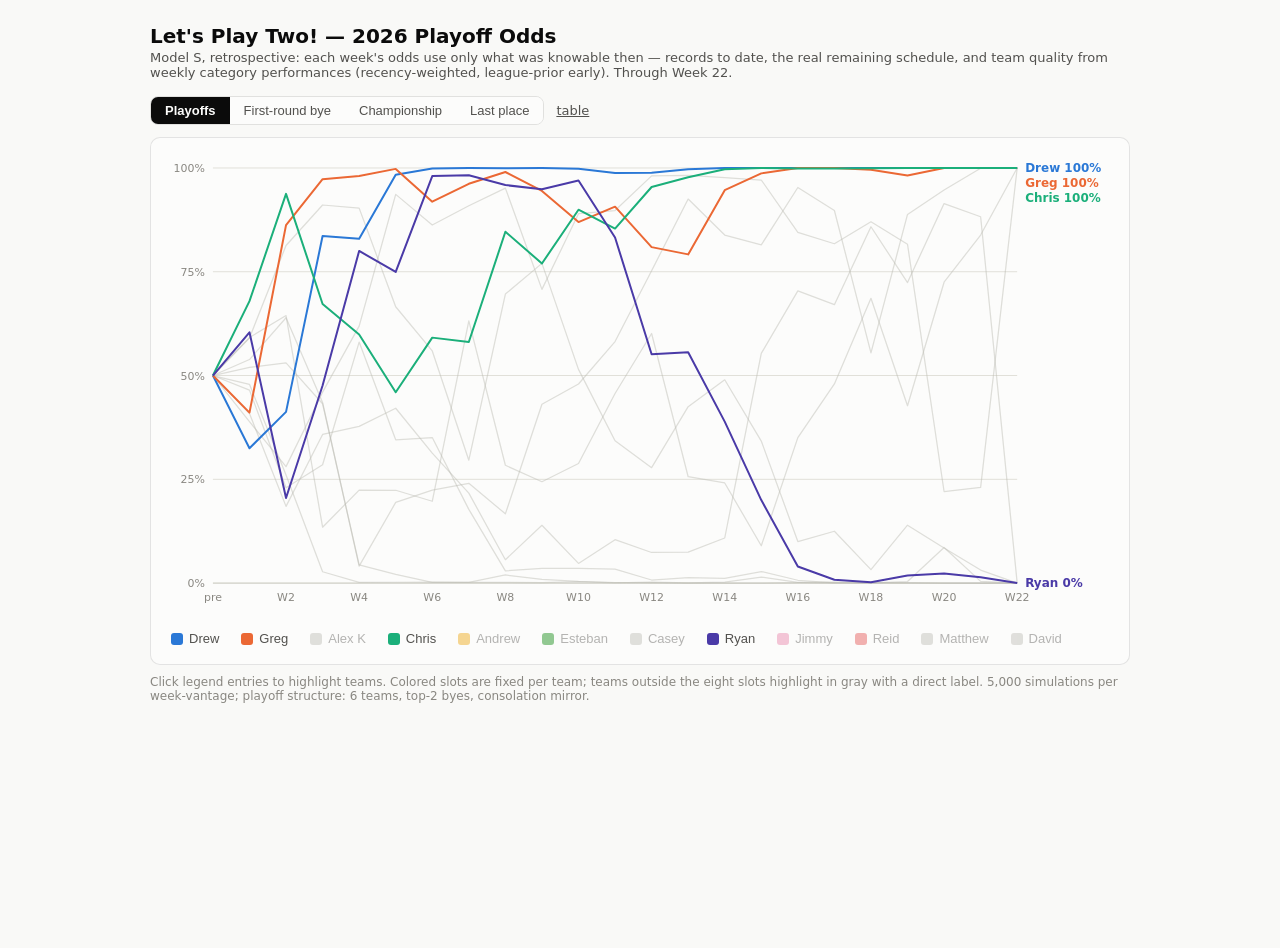
==== commit b63baf86: "week 22 update: final regular-season dispatch, playoff odds, keepers 🤖 Generated with [Claude Code](" ====
--- a/playoff-odds.html
+++ b/playoff-odds.html
@@ -61,7 +61,7 @@
 <h1>Let's Play Two! — 2026 Playoff Odds</h1>
 <div class="sub">Model S, retrospective: each week's odds use only what was knowable then —
 records to date, the real remaining schedule, and team quality from weekly category
-performances (recency-weighted, league-prior early). Through Week 21.</div>
+performances (recency-weighted, league-prior early). Through Week 22.</div>
 <div class="controls">
   <div class="seg" id="seg"></div>
   <a class="tgl" id="tabletgl">table</a>
@@ -77,7 +77,7 @@
 week-vantage; playoff structure: 6 teams, top-2 byes, consolation mirror.</div>
 </div></div>
 <script>
-const DATA = [{"id": "1581", "team": "Socking a Few Dingers", "mgr": "Drew", "label": "Drew", "slot": 0, "on": true, "series": {"playoffs": [0.5, 0.3244, 0.4114, 0.8349, 0.8291, 0.9838, 0.9988, 0.9999, 0.9995, 0.9999, 0.9984, 0.9883, 0.989, 0.9974, 1.0, 1.0, 1.0, 1.0, 1.0, 1.0, 1.0, 1.0], "bye": [0.1667, 0.0753, 0.064, 0.3719, 0.3079, 0.6684, 0.8998, 0.966, 0.8943, 0.9684, 0.8674, 0.7555, 0.6692, 0.7789, 0.9573, 0.9633, 0.97, 0.9867, 0.9949, 0.9997, 1.0, 1.0], "first": [0.0833, 0.0462, 0.0415, 0.1804, 0.1441, 0.2674, 0.3908, 0.4756, 0.4383, 0.5484, 0.4247, 0.3392, 0.3028, 0.3499, 0.4587, 0.5118, 0.4905, 0.5009, 0.4797, 0.5225, 0.5591, 0.5817], "last": [0.0833, 0.1332, 0.0699, 0.0067, 0.0035, 0.0001, 0.0, 0.0, 0.0, 0.0, 0.0, 0.0, 0.0, 0.0, 0.0, 0.0, 0.0, 0.0, 0.0, 0.0, 0.0, 0.0]}}, {"id": "1582", "team": "Lollygaggers", "mgr": "Greg", "label": "Greg", "slot": 1, "on": true, "series": {"playoffs": [0.5, 0.4096, 0.862, 0.9729, 0.981, 0.9978, 0.9201, 0.9624, 0.9904, 0.946, 0.8713, 0.9088, 0.8121, 0.795, 0.9481, 0.9873, 0.9997, 0.9998, 0.9959, 0.9838, 0.9999, 1.0], "bye": [0.1667, 0.1097, 0.4133, 0.7375, 0.7437, 0.8486, 0.2806, 0.3316, 0.573, 0.3937, 0.199, 0.3624, 0.1357, 0.0608, 0.1453, 0.1463, 0.6907, 0.7049, 0.34, 0.1386, 0.411, 0.8161], "first": [0.0833, 0.0597, 0.2385, 0.3976, 0.3879, 0.402, 0.149, 0.1398, 0.2345, 0.1428, 0.0826, 0.1315, 0.0649, 0.041, 0.0685, 0.0708, 0.1973, 0.199, 0.1077, 0.061, 0.096, 0.1218], "last": [0.0833, 0.1032, 0.0062, 0.0005, 0.0001, 0.0, 0.0015, 0.0004, 0.0, 0.0005, 0.0022, 0.0012, 0.0026, 0.0026, 0.0004, 0.0, 0.0, 0.0, 0.0, 0.0, 0.0, 0.0]}}, {"id": "1586", "team": "Loser By Committee", "mgr": "Christopher", "label": "Chris", "slot": 2, "on": true, "series": {"playoffs": [0.5, 0.6801, 0.9377, 0.673, 0.5974, 0.4586, 0.5878, 0.5777, 0.8449, 0.767, 0.8988, 0.8526, 0.9536, 0.9779, 0.9972, 0.9998, 0.9987, 0.9991, 0.9994, 0.9999, 1.0, 1.0], "bye": [0.1667, 0.2959, 0.6563, 0.1447, 0.085, 0.0151, 0.0182, 0.009, 0.0506, 0.0726, 0.1858, 0.2157, 0.3987, 0.4001, 0.5806, 0.7857, 0.3048, 0.2932, 0.6241, 0.8221, 0.5712, 0.1824], "first": [0.0833, 0.129, 0.2867, 0.0681, 0.0463, 0.0161, 0.0265, 0.0222, 0.0498, 0.0493, 0.1099, 0.1071, 0.1568, 0.1489, 0.1983, 0.2403, 0.1385, 0.1361, 0.2405, 0.2551, 0.2176, 0.1615], "last": [0.0833, 0.044, 0.0031, 0.0247, 0.0161, 0.0281, 0.0118, 0.0081, 0.0016, 0.0027, 0.0007, 0.0012, 0.0, 0.0001, 0.0, 0.0, 0.0, 0.0, 0.0, 0.0, 0.0, 0.0]}}, {"id": "1587", "team": "The LA Salary Caps", "mgr": "Andrew", "label": "Andrew", "slot": 3, "on": false, "series": {"playoffs": [0.5, 0.5384, 0.639, 0.4328, 0.0401, 0.1927, 0.2228, 0.2388, 0.1656, 0.4285, 0.477, 0.5788, 0.7499, 0.9237, 0.8359, 0.8126, 0.9522, 0.8963, 0.5474, 0.8883, 0.9513, 0.9995], "bye": [0.1667, 0.1831, 0.1455, 0.0439, 0.0011, 0.0034, 0.0026, 0.0016, 0.0005, 0.0169, 0.0218, 0.0635, 0.1059, 0.2427, 0.0543, 0.012, 0.0242, 0.0084, 0.0032, 0.03, 0.0114, 0.0015], "first": [0.0833, 0.0917, 0.082, 0.033, 0.0008, 0.0044, 0.0053, 0.0049, 0.0028, 0.0175, 0.0304, 0.0678, 0.09, 0.161, 0.078, 0.0511, 0.0931, 0.0792, 0.0365, 0.0739, 0.0587, 0.0776], "last": [0.0833, 0.0701, 0.0306, 0.0511, 0.2167, 0.0983, 0.068, 0.054, 0.0502, 0.0191, 0.0145, 0.0077, 0.0024, 0.0002, 0.0018, 0.0022, 0.0001, 0.0, 0.0007, 0.0001, 0.0001, 0.0]}}, {"id": "1588", "team": "Le Bon Mart\u00e9", "mgr": "Jimmy", "label": "Jimmy", "slot": 4, "on": false, "series": {"playoffs": [0.5, 0.4088, 0.1841, 0.3573, 0.3778, 0.4218, 0.3138, 0.217, 0.0559, 0.1393, 0.0466, 0.1042, 0.0731, 0.0735, 0.1057, 0.5513, 0.6997, 0.6648, 0.858, 0.7203, 0.9172, 0.8909], "bye": [0.1667, 0.1104, 0.0146, 0.0356, 0.036, 0.0154, 0.0067, 0.0023, 0.0003, 0.0019, 0.0002, 0.0019, 0.0006, 0.0002, 0.0001, 0.004, 0.0023, 0.0024, 0.0159, 0.0032, 0.0061, 0.0], "first": [0.0833, 0.0625, 0.01, 0.0311, 0.0319, 0.0192, 0.0139, 0.0072, 0.001, 0.0054, 0.001, 0.0033, 0.0014, 0.0013, 0.001, 0.0172, 0.0185, 0.0192, 0.0335, 0.0199, 0.0259, 0.0174], "last": [0.0833, 0.1033, 0.1833, 0.0684, 0.0339, 0.0297, 0.0306, 0.0414, 0.1128, 0.0645, 0.1474, 0.0953, 0.098, 0.1071, 0.1021, 0.0208, 0.0053, 0.0024, 0.0003, 0.0043, 0.0012, 0.002]}}, {"id": "1589", "team": "Dinglerberries", "mgr": "Esteban", "label": "Esteban", "slot": 5, "on": false, "series": {"playoffs": [0.5, 0.5916, 0.6448, 0.1355, 0.2243, 0.2245, 0.199, 0.636, 0.2861, 0.2464, 0.2889, 0.4585, 0.6036, 0.257, 0.2445, 0.0913, 0.3555, 0.4866, 0.6917, 0.4312, 0.739, 0.858], "bye": [0.1667, 0.2185, 0.1656, 0.0085, 0.0125, 0.0033, 0.0016, 0.0209, 0.0023, 0.0045, 0.0057, 0.0278, 0.033, 0.0027, 0.0009, 0.0001, 0.0, 0.0002, 0.0044, 0.0009, 0.0004, 0.0], "first": [0.0833, 0.1045, 0.067, 0.0048, 0.0096, 0.0061, 0.0049, 0.0324, 0.0091, 0.0117, 0.0202, 0.0424, 0.0436, 0.0096, 0.0086, 0.0026, 0.0108, 0.0149, 0.048, 0.0253, 0.0329, 0.0329], "last": [0.0833, 0.0591, 0.0382, 0.24, 0.0851, 0.0713, 0.0637, 0.0097, 0.0241, 0.0283, 0.0224, 0.0107, 0.005, 0.0323, 0.038, 0.1058, 0.0129, 0.0023, 0.0004, 0.0058, 0.0031, 0.0]}}, {"id": "1585", "team": "Fire Craig Counsell", "mgr": "Alex K", "label": "Alex K", "slot": -1, "on": false, "series": {"playoffs": [0.5, 0.3886, 0.2816, 0.4614, 0.62, 0.9375, 0.8639, 0.9101, 0.9523, 0.7086, 0.8908, 0.8982, 0.9814, 0.9828, 0.9771, 0.9721, 0.8475, 0.8211, 0.8733, 0.8197, 0.2112, 0.2115], "bye": [0.1667, 0.1014, 0.0318, 0.0532, 0.0921, 0.3048, 0.1257, 0.1237, 0.1818, 0.0834, 0.2505, 0.3428, 0.6132, 0.4848, 0.2556, 0.0882, 0.008, 0.0042, 0.0175, 0.0056, 0.0, 0.0], "first": [0.0833, 0.0578, 0.0196, 0.0378, 0.0704, 0.1847, 0.1185, 0.1174, 0.1472, 0.0673, 0.154, 0.2002, 0.3065, 0.2646, 0.175, 0.1004, 0.0502, 0.0499, 0.0539, 0.0409, 0.0063, 0.0067], "last": [0.0833, 0.1138, 0.1222, 0.0442, 0.0098, 0.0008, 0.0018, 0.0007, 0.0002, 0.0065, 0.0012, 0.001, 0.0001, 0.0001, 0.0001, 0.0001, 0.0007, 0.0002, 0.0, 0.0005, 0.0373, 0.0147]}}, {"id": "1583", "team": "'Tungsten Arm' O'Doyle", "mgr": "Casey", "label": "Casey", "slot": -1, "on": false, "series": {"playoffs": [0.5, 0.5901, 0.8134, 0.911, 0.9035, 0.6665, 0.5597, 0.2961, 0.6966, 0.771, 0.5154, 0.3434, 0.2776, 0.4247, 0.4912, 0.3451, 0.099, 0.1223, 0.031, 0.1357, 0.0793, 0.0264], "bye": [0.1667, 0.2186, 0.3362, 0.4557, 0.3542, 0.0435, 0.0228, 0.0042, 0.028, 0.0807, 0.021, 0.0169, 0.0066, 0.0065, 0.0029, 0.0002, 0.0, 0.0, 0.0, 0.0, 0.0, 0.0], "first": [0.0833, 0.105, 0.1498, 0.1634, 0.1168, 0.0243, 0.0187, 0.0049, 0.0175, 0.0284, 0.0147, 0.0094, 0.0039, 0.0063, 0.0047, 0.0027, 0.0006, 0.0007, 0.0001, 0.0011, 0.0006, 0.0002], "last": [0.0833, 0.0611, 0.0111, 0.0033, 0.0019, 0.014, 0.0223, 0.0641, 0.0088, 0.0055, 0.0221, 0.0444, 0.0443, 0.0253, 0.0237, 0.0549, 0.1068, 0.047, 0.0856, 0.0717, 0.1039, 0.0517]}}, {"id": "1584", "team": "Sandberg's Cubbies", "mgr": "Ryan L", "label": "Ryan", "slot": 6, "on": true, "series": {"playoffs": [0.5, 0.6046, 0.2041, 0.4766, 0.8003, 0.7495, 0.9809, 0.9827, 0.9588, 0.9492, 0.9702, 0.8323, 0.5498, 0.5546, 0.3876, 0.199, 0.0387, 0.0075, 0.0021, 0.0169, 0.0208, 0.0105], "bye": [0.1667, 0.2309, 0.0206, 0.072, 0.2619, 0.0865, 0.6321, 0.5393, 0.2692, 0.3779, 0.4485, 0.2132, 0.0369, 0.0234, 0.0032, 0.0003, 0.0, 0.0, 0.0, 0.0, 0.0, 0.0], "first": [0.0833, 0.1071, 0.0119, 0.0386, 0.1334, 0.0622, 0.2555, 0.1911, 0.0991, 0.1281, 0.1617, 0.0979, 0.0298, 0.0172, 0.007, 0.0022, 0.0004, 0.0001, 0.0, 0.0001, 0.0001, 0.0], "last": [0.0833, 0.0569, 0.1857, 0.056, 0.0057, 0.0067, 0.0001, 0.0, 0.0004, 0.0004, 0.0002, 0.0027, 0.0081, 0.0123, 0.0318, 0.1098, 0.2596, 0.3237, 0.3515, 0.3294, 0.3523, 0.4082]}}, {"id": "1591", "team": "The Parte's Over", "mgr": "Matthew Kelly", "label": "Matthew", "slot": -1, "on": false, "series": {"playoffs": [0.5, 0.5196, 0.5324, 0.4317, 0.0435, 0.0208, 0.0017, 0.0019, 0.0014, 0.0007, 0.0034, 0.0007, 0.0025, 0.0006, 0.0022, 0.0146, 0.0016, 0.0019, 0.0002, 0.0034, 0.0814, 0.0031], "bye": [0.1667, 0.1708, 0.1018, 0.0479, 0.0009, 0.0001, 0.0, 0.0, 0.0, 0.0, 0.0, 0.0, 0.0, 0.0, 0.0, 0.0, 0.0, 0.0, 0.0, 0.0, 0.0, 0.0], "first": [0.0833, 0.0877, 0.061, 0.0325, 0.0011, 0.0003, 0.0, 0.0, 0.0, 0.0, 0.0001, 0.0, 0.0001, 0.0, 0.0, 0.0005, 0.0001, 0.0001, 0.0, 0.0001, 0.0029, 0.0001], "last": [0.0833, 0.0785, 0.0468, 0.0474, 0.2214, 0.2926, 0.3964, 0.3831, 0.4282, 0.4944, 0.3682, 0.4543, 0.3203, 0.332, 0.2349, 0.1806, 0.1705, 0.1536, 0.1393, 0.1229, 0.0641, 0.073]}}, {"id": "1590", "team": "The Sin Eaters!", "mgr": "Reid", "label": "Reid", "slot": 7, "on": false, "series": {"playoffs": [0.5, 0.4787, 0.2596, 0.0271, 0.0016, 0.0019, 0.0023, 0.0014, 0.0192, 0.0083, 0.004, 0.0013, 0.0002, 0.0001, 0.0, 0.0001, 0.0009, 0.0001, 0.0, 0.0, 0.0, 0.0], "bye": [0.1667, 0.1471, 0.0274, 0.0007, 0.0, 0.0, 0.0, 0.0, 0.0, 0.0, 0.0, 0.0, 0.0, 0.0, 0.0, 0.0, 0.0, 0.0, 0.0, 0.0, 0.0, 0.0], "first": [0.0833, 0.0767, 0.02, 0.0009, 0.0, 0.0, 0.0, 0.0, 0.0003, 0.0001, 0.0, 0.0, 0.0, 0.0, 0.0, 0.0, 0.0, 0.0, 0.0, 0.0, 0.0, 0.0], "last": [0.0833, 0.0872, 0.121, 0.3319, 0.3881, 0.4154, 0.3672, 0.3727, 0.1955, 0.244, 0.2769, 0.2573, 0.3487, 0.342, 0.4227, 0.3744, 0.2421, 0.2446, 0.2719, 0.2385, 0.1567, 0.1122]}}, {"id": "1592", "team": "Raleighing the Loser's Bracket", "mgr": "David", "label": "David", "slot": -1, "on": false, "series": {"playoffs": [0.5, 0.4656, 0.2298, 0.2858, 0.5813, 0.3444, 0.3491, 0.1759, 0.0292, 0.0351, 0.0351, 0.0329, 0.0071, 0.0129, 0.0106, 0.0268, 0.0064, 0.0007, 0.0009, 0.0008, 0.0, 0.0], "bye": [0.1667, 0.1384, 0.0229, 0.0283, 0.1047, 0.0109, 0.01, 0.0013, 0.0, 0.0001, 0.0001, 0.0003, 0.0001, 0.0, 0.0, 0.0, 0.0, 0.0, 0.0, 0.0, 0.0, 0.0], "first": [0.0833, 0.0722, 0.0119, 0.0119, 0.0577, 0.0135, 0.0168, 0.0044, 0.0004, 0.0009, 0.0006, 0.0012, 0.0002, 0.0002, 0.0002, 0.0003, 0.0, 0.0001, 0.0, 0.0, 0.0, 0.0], "last": [0.0833, 0.0895, 0.1818, 0.126, 0.0179, 0.0429, 0.0365, 0.0657, 0.1783, 0.1339, 0.1442, 0.1242, 0.1704, 0.1461, 0.1446, 0.1513, 0.202, 0.2261, 0.1503, 0.2268, 0.2813, 0.3384]}}], WEEKS = [0, 1, 2, 3, 4, 5, 6, 7, 8, 9, 10, 11, 12, 13, 14, 15, 16, 17, 18, 19, 20, 21], LIGHTC = ["#2a78d6", "#eb6834", "#1baf7a", "#eda100", "#e87ba4", "#008300", "#4a3aa7", "#e34948"], DARKC = ["#3987e5", "#d95926", "#199e70", "#c98500", "#d55181", "#008300", "#9085e9", "#e66767"];
+const DATA = [{"id": "1581", "team": "Socking a Few Dingers", "mgr": "Drew", "label": "Drew", "slot": 0, "on": true, "series": {"playoffs": [0.5, 0.3248, 0.4124, 0.836, 0.8294, 0.9839, 0.9988, 0.9999, 0.9995, 0.9999, 0.9984, 0.9879, 0.9886, 0.9972, 0.9999, 1.0, 1.0, 1.0, 1.0, 1.0, 1.0, 1.0, 1.0], "bye": [0.1667, 0.0754, 0.0643, 0.3737, 0.3088, 0.6696, 0.8996, 0.9657, 0.8945, 0.9682, 0.8663, 0.7544, 0.6673, 0.7776, 0.9567, 0.9626, 0.9692, 0.986, 0.9943, 0.9997, 1.0, 1.0, 1.0], "first": [0.0833, 0.0459, 0.0415, 0.1807, 0.1441, 0.2674, 0.3904, 0.4759, 0.4388, 0.5481, 0.425, 0.3393, 0.3009, 0.3503, 0.458, 0.5114, 0.4894, 0.5002, 0.4795, 0.5242, 0.5603, 0.5817, 0.5287], "last": [0.0833, 0.1338, 0.0704, 0.0066, 0.0037, 0.0001, 0.0, 0.0, 0.0, 0.0, 0.0, 0.0, 0.0, 0.0, 0.0, 0.0, 0.0, 0.0, 0.0, 0.0, 0.0, 0.0, 0.0]}}, {"id": "1582", "team": "Lollygaggers", "mgr": "Greg", "label": "Greg", "slot": 1, "on": true, "series": {"playoffs": [0.5, 0.4106, 0.8623, 0.9729, 0.9808, 0.9978, 0.9189, 0.9619, 0.9903, 0.9448, 0.8696, 0.9068, 0.8093, 0.7918, 0.9465, 0.987, 0.9997, 0.9997, 0.9955, 0.982, 0.9998, 1.0, 1.0], "bye": [0.1667, 0.1099, 0.4137, 0.7366, 0.7432, 0.8472, 0.2797, 0.3308, 0.5708, 0.3919, 0.198, 0.3606, 0.1357, 0.0608, 0.1442, 0.1461, 0.6865, 0.6997, 0.3375, 0.1398, 0.412, 0.798, 0.0], "first": [0.0833, 0.0599, 0.2384, 0.3971, 0.387, 0.4021, 0.1486, 0.1397, 0.2332, 0.1425, 0.0824, 0.1306, 0.0651, 0.0411, 0.0687, 0.0704, 0.1965, 0.199, 0.1075, 0.0607, 0.0953, 0.1204, 0.0355], "last": [0.0833, 0.103, 0.0062, 0.0005, 0.0001, 0.0, 0.0016, 0.0004, 0.0, 0.0006, 0.0023, 0.0013, 0.0026, 0.0026, 0.0004, 0.0001, 0.0, 0.0, 0.0, 0.0, 0.0, 0.0, 0.0]}}, {"id": "1585", "team": "Jazz Mayo Revival Tour", "mgr": "Alex K", "label": "Alex K", "slot": -1, "on": false, "series": {"playoffs": [0.5, 0.3889, 0.2805, 0.4599, 0.6191, 0.9364, 0.8625, 0.9091, 0.9515, 0.7075, 0.8898, 0.8974, 0.981, 0.9824, 0.9765, 0.971, 0.845, 0.8175, 0.8703, 0.8163, 0.2206, 0.2304, 1.0], "bye": [0.1667, 0.1017, 0.0315, 0.0527, 0.0922, 0.3043, 0.1261, 0.1246, 0.1817, 0.0839, 0.2512, 0.3426, 0.6108, 0.4825, 0.2557, 0.0898, 0.0083, 0.0047, 0.0186, 0.0063, 0.0, 0.0, 0.0], "first": [0.0833, 0.058, 0.0199, 0.0379, 0.0702, 0.1855, 0.1186, 0.1174, 0.1476, 0.0675, 0.1536, 0.1999, 0.306, 0.2633, 0.175, 0.1008, 0.0505, 0.0495, 0.0542, 0.0408, 0.0067, 0.0072, 0.0378], "last": [0.0833, 0.1139, 0.1231, 0.0447, 0.0101, 0.0008, 0.0018, 0.0006, 0.0002, 0.0066, 0.0012, 0.001, 0.0001, 0.0001, 0.0, 0.0001, 0.0007, 0.0003, 0.0, 0.0007, 0.0382, 0.0163, 0.0]}}, {"id": "1586", "team": "Loser By Committee", "mgr": "Christopher", "label": "Chris", "slot": 2, "on": true, "series": {"playoffs": [0.5, 0.6792, 0.9377, 0.6724, 0.599, 0.4597, 0.5913, 0.5807, 0.8463, 0.7699, 0.8994, 0.854, 0.9542, 0.9778, 0.997, 0.9998, 0.9986, 0.999, 0.9994, 0.9999, 1.0, 1.0, 1.0], "bye": [0.1667, 0.2947, 0.6553, 0.1444, 0.0853, 0.0153, 0.0184, 0.0093, 0.0515, 0.0738, 0.1874, 0.2173, 0.4007, 0.4013, 0.5804, 0.7844, 0.308, 0.2978, 0.6247, 0.8179, 0.5683, 0.2, 1.0], "first": [0.0833, 0.1283, 0.2859, 0.0684, 0.0462, 0.0164, 0.0266, 0.0226, 0.0498, 0.0496, 0.1101, 0.1072, 0.1582, 0.1495, 0.1979, 0.2407, 0.1392, 0.1366, 0.2401, 0.2536, 0.2177, 0.1621, 0.2914], "last": [0.0833, 0.0441, 0.003, 0.0248, 0.0161, 0.028, 0.0116, 0.008, 0.0016, 0.0027, 0.0006, 0.0012, 0.0, 0.0001, 0.0, 0.0, 0.0, 0.0, 0.0, 0.0, 0.0, 0.0, 0.0]}}, {"id": "1587", "team": "The LA Salary Caps", "mgr": "Andrew", "label": "Andrew", "slot": 3, "on": false, "series": {"playoffs": [0.5, 0.5385, 0.6392, 0.4351, 0.0409, 0.1943, 0.2239, 0.2404, 0.1668, 0.4309, 0.4796, 0.5818, 0.7525, 0.9251, 0.8384, 0.8147, 0.953, 0.8975, 0.5545, 0.8881, 0.9469, 0.9993, 1.0], "bye": [0.1667, 0.1831, 0.1454, 0.0439, 0.0012, 0.0035, 0.0026, 0.0016, 0.0005, 0.0173, 0.022, 0.0644, 0.1077, 0.245, 0.0558, 0.0124, 0.0253, 0.009, 0.0034, 0.0317, 0.0122, 0.002, 0.0], "first": [0.0833, 0.092, 0.0819, 0.0329, 0.0009, 0.0043, 0.0054, 0.005, 0.0028, 0.0175, 0.0306, 0.0678, 0.0909, 0.1613, 0.0786, 0.0514, 0.0941, 0.0797, 0.037, 0.0742, 0.058, 0.0784, 0.0681], "last": [0.0833, 0.0703, 0.0306, 0.0511, 0.2169, 0.0988, 0.0676, 0.0535, 0.0504, 0.019, 0.0146, 0.0078, 0.0024, 0.0002, 0.0018, 0.0022, 0.0001, 0.0, 0.0007, 0.0001, 0.0001, 0.0, 0.0]}}, {"id": "1589", "team": "Dinglerberries", "mgr": "Esteban", "label": "Esteban", "slot": 5, "on": false, "series": {"playoffs": [0.5, 0.5915, 0.6444, 0.1346, 0.2238, 0.2236, 0.1971, 0.6318, 0.2838, 0.2442, 0.2881, 0.4566, 0.6013, 0.2562, 0.2412, 0.0899, 0.3505, 0.4798, 0.6861, 0.4272, 0.7248, 0.8385, 1.0], "bye": [0.1667, 0.219, 0.1651, 0.0085, 0.0124, 0.0032, 0.0016, 0.0207, 0.0023, 0.0044, 0.0058, 0.0279, 0.0333, 0.0027, 0.0009, 0.0001, 0.0, 0.0002, 0.0048, 0.001, 0.0005, 0.0, 0.0], "first": [0.0833, 0.1046, 0.0667, 0.0047, 0.0099, 0.0062, 0.005, 0.0317, 0.0093, 0.0116, 0.0201, 0.0426, 0.0432, 0.0097, 0.0087, 0.0024, 0.0107, 0.0145, 0.0482, 0.0251, 0.0322, 0.0325, 0.0385], "last": [0.0833, 0.0594, 0.0388, 0.2397, 0.0858, 0.0713, 0.0634, 0.0099, 0.0247, 0.0287, 0.0227, 0.0109, 0.0051, 0.033, 0.0386, 0.1071, 0.0133, 0.0025, 0.0005, 0.0063, 0.0035, 0.0, 0.0]}}, {"id": "1583", "team": "'Tungsten Arm' O'Doyle", "mgr": "Casey", "label": "Casey", "slot": -1, "on": false, "series": {"playoffs": [0.5, 0.5904, 0.8133, 0.9108, 0.9032, 0.6657, 0.5592, 0.296, 0.6962, 0.7702, 0.5148, 0.3427, 0.278, 0.425, 0.4897, 0.3421, 0.1001, 0.1249, 0.0324, 0.1394, 0.0847, 0.0313, 0.0], "bye": [0.1667, 0.2188, 0.3366, 0.4558, 0.3535, 0.0432, 0.0226, 0.0043, 0.0283, 0.0807, 0.0211, 0.0168, 0.0065, 0.0065, 0.003, 0.0002, 0.0, 0.0, 0.0, 0.0, 0.0, 0.0, 0.0], "first": [0.0833, 0.1045, 0.15, 0.1631, 0.1171, 0.0241, 0.019, 0.0051, 0.0177, 0.0282, 0.0147, 0.0094, 0.0039, 0.0064, 0.0047, 0.0026, 0.0005, 0.0008, 0.0001, 0.001, 0.0006, 0.0002, 0.0], "last": [0.0833, 0.0611, 0.0112, 0.0032, 0.0019, 0.0142, 0.0222, 0.0636, 0.0087, 0.0057, 0.0225, 0.0445, 0.0446, 0.0255, 0.0241, 0.0551, 0.1075, 0.0477, 0.0874, 0.0729, 0.1041, 0.0552, 0.1764]}}, {"id": "1584", "team": "Sandberg's Cubbies", "mgr": "Ryan L", "label": "Ryan", "slot": 6, "on": true, "series": {"playoffs": [0.5, 0.6041, 0.2048, 0.4759, 0.8001, 0.7495, 0.9806, 0.9826, 0.9588, 0.9487, 0.9699, 0.8325, 0.5512, 0.5561, 0.3889, 0.1999, 0.0398, 0.0079, 0.0022, 0.0182, 0.0231, 0.014, 0.0], "bye": [0.1667, 0.2303, 0.0207, 0.0718, 0.262, 0.0867, 0.6324, 0.5393, 0.2699, 0.3777, 0.4478, 0.2139, 0.0374, 0.0234, 0.0032, 0.0003, 0.0, 0.0, 0.0, 0.0, 0.0, 0.0, 0.0], "first": [0.0833, 0.1065, 0.0118, 0.0383, 0.1342, 0.0615, 0.2556, 0.1911, 0.0992, 0.1284, 0.1618, 0.0985, 0.0301, 0.0168, 0.0072, 0.0023, 0.0004, 0.0001, 0.0, 0.0002, 0.0001, 0.0001, 0.0], "last": [0.0833, 0.0567, 0.1861, 0.0561, 0.0055, 0.0067, 0.0001, 0.0, 0.0004, 0.0004, 0.0002, 0.0026, 0.0084, 0.0125, 0.0323, 0.1111, 0.2604, 0.323, 0.3515, 0.3294, 0.3496, 0.4043, 0.4122]}}, {"id": "1588", "team": "Le Bon Mart\u00e9", "mgr": "Jimmy", "label": "Jimmy", "slot": 4, "on": false, "series": {"playoffs": [0.5, 0.4086, 0.1848, 0.3581, 0.3776, 0.4212, 0.3131, 0.2167, 0.0563, 0.1392, 0.0474, 0.1045, 0.0737, 0.0746, 0.1086, 0.5533, 0.7039, 0.6707, 0.8584, 0.724, 0.9143, 0.8824, 0.0], "bye": [0.1667, 0.1106, 0.0149, 0.0358, 0.036, 0.0156, 0.0069, 0.0022, 0.0003, 0.002, 0.0002, 0.0019, 0.0006, 0.0002, 0.0001, 0.0042, 0.0026, 0.0026, 0.0167, 0.0036, 0.0071, 0.0, 0.0], "first": [0.0833, 0.0625, 0.0099, 0.0317, 0.0315, 0.019, 0.0141, 0.0069, 0.001, 0.0056, 0.0011, 0.0035, 0.0014, 0.0015, 0.001, 0.0172, 0.0185, 0.0195, 0.0333, 0.02, 0.0261, 0.0172, 0.0], "last": [0.0833, 0.1034, 0.1818, 0.0682, 0.0337, 0.0297, 0.0307, 0.0415, 0.1136, 0.0644, 0.1468, 0.0953, 0.0977, 0.1074, 0.1007, 0.0207, 0.0054, 0.0027, 0.0003, 0.0045, 0.0014, 0.0025, 0.0]}}, {"id": "1590", "team": "The Sin Eaters!", "mgr": "Reid", "label": "Reid", "slot": 7, "on": false, "series": {"playoffs": [0.5, 0.4788, 0.2605, 0.0273, 0.0017, 0.002, 0.0024, 0.0015, 0.0195, 0.0087, 0.004, 0.0014, 0.0002, 0.0001, 0.0, 0.0001, 0.001, 0.0001, 0.0, 0.0, 0.0, 0.0, 0.0], "bye": [0.1667, 0.1477, 0.0274, 0.0007, 0.0, 0.0, 0.0, 0.0, 0.0, 0.0, 0.0, 0.0, 0.0, 0.0, 0.0, 0.0, 0.0, 0.0, 0.0, 0.0, 0.0, 0.0, 0.0], "first": [0.0833, 0.0774, 0.0202, 0.0009, 0.0, 0.0, 0.0, 0.0, 0.0003, 0.0001, 0.0, 0.0, 0.0, 0.0, 0.0, 0.0, 0.0, 0.0, 0.0, 0.0, 0.0, 0.0, 0.0], "last": [0.0833, 0.0862, 0.1207, 0.3313, 0.3881, 0.4152, 0.3681, 0.3733, 0.1946, 0.2432, 0.2759, 0.2576, 0.349, 0.3419, 0.4223, 0.3738, 0.2415, 0.2436, 0.2711, 0.2393, 0.1573, 0.1121, 0.0912]}}, {"id": "1591", "team": "The Parte's Over", "mgr": "Matthew Kelly", "label": "Matthew", "slot": -1, "on": false, "series": {"playoffs": [0.5, 0.5197, 0.5305, 0.432, 0.0438, 0.0208, 0.0017, 0.0019, 0.0015, 0.0008, 0.0034, 0.0007, 0.0025, 0.0006, 0.0022, 0.0146, 0.0017, 0.0021, 0.0002, 0.0037, 0.0858, 0.0041, 0.0], "bye": [0.1667, 0.1704, 0.1018, 0.0479, 0.001, 0.0001, 0.0, 0.0, 0.0, 0.0, 0.0, 0.0, 0.0, 0.0, 0.0, 0.0, 0.0, 0.0, 0.0, 0.0, 0.0, 0.0, 0.0], "first": [0.0833, 0.0881, 0.0618, 0.0325, 0.001, 0.0002, 0.0, 0.0, 0.0, 0.0, 0.0001, 0.0, 0.0001, 0.0, 0.0, 0.0005, 0.0001, 0.0, 0.0, 0.0001, 0.0031, 0.0002, 0.0], "last": [0.0833, 0.0787, 0.0468, 0.0479, 0.2203, 0.2921, 0.3964, 0.3832, 0.4276, 0.4943, 0.3685, 0.4539, 0.3199, 0.3316, 0.2356, 0.1801, 0.1706, 0.1545, 0.1394, 0.1221, 0.0645, 0.0713, 0.0]}}, {"id": "1592", "team": "Raleighing the Loser's Bracket", "mgr": "David", "label": "David", "slot": -1, "on": false, "series": {"playoffs": [0.5, 0.4649, 0.2295, 0.285, 0.5806, 0.3451, 0.3505, 0.1775, 0.0295, 0.0354, 0.0357, 0.0338, 0.0074, 0.0133, 0.0112, 0.0278, 0.0068, 0.0007, 0.0011, 0.0009, 0.0, 0.0, 0.0], "bye": [0.1667, 0.1385, 0.0232, 0.0281, 0.1045, 0.0111, 0.0101, 0.0014, 0.0, 0.0001, 0.0001, 0.0003, 0.0001, 0.0, 0.0, 0.0, 0.0, 0.0, 0.0, 0.0, 0.0, 0.0, 0.0], "first": [0.0833, 0.0724, 0.0119, 0.0119, 0.0578, 0.0133, 0.0168, 0.0046, 0.0004, 0.0009, 0.0006, 0.0012, 0.0002, 0.0002, 0.0002, 0.0004, 0.0, 0.0, 0.0, 0.0, 0.0, 0.0, 0.0], "last": [0.0833, 0.0893, 0.1812, 0.126, 0.0178, 0.0431, 0.0365, 0.066, 0.1782, 0.1343, 0.1447, 0.1239, 0.1702, 0.1452, 0.1443, 0.1498, 0.2005, 0.2256, 0.149, 0.2246, 0.2813, 0.3383, 0.3203]}}], WEEKS = [0, 1, 2, 3, 4, 5, 6, 7, 8, 9, 10, 11, 12, 13, 14, 15, 16, 17, 18, 19, 20, 21, 22], LIGHTC = ["#2a78d6", "#eb6834", "#1baf7a", "#eda100", "#e87ba4", "#008300", "#4a3aa7", "#e34948"], DARKC = ["#3987e5", "#d95926", "#199e70", "#c98500", "#d55181", "#008300", "#9085e9", "#e66767"];
 const METRICS = [["playoffs","Playoffs"],["bye","First-round bye"],["first","Championship"],["last","Last place"]];
 let metric = "playoffs";
 const dark = () => matchMedia && matchMedia('(prefers-color-scheme: dark)').matches;
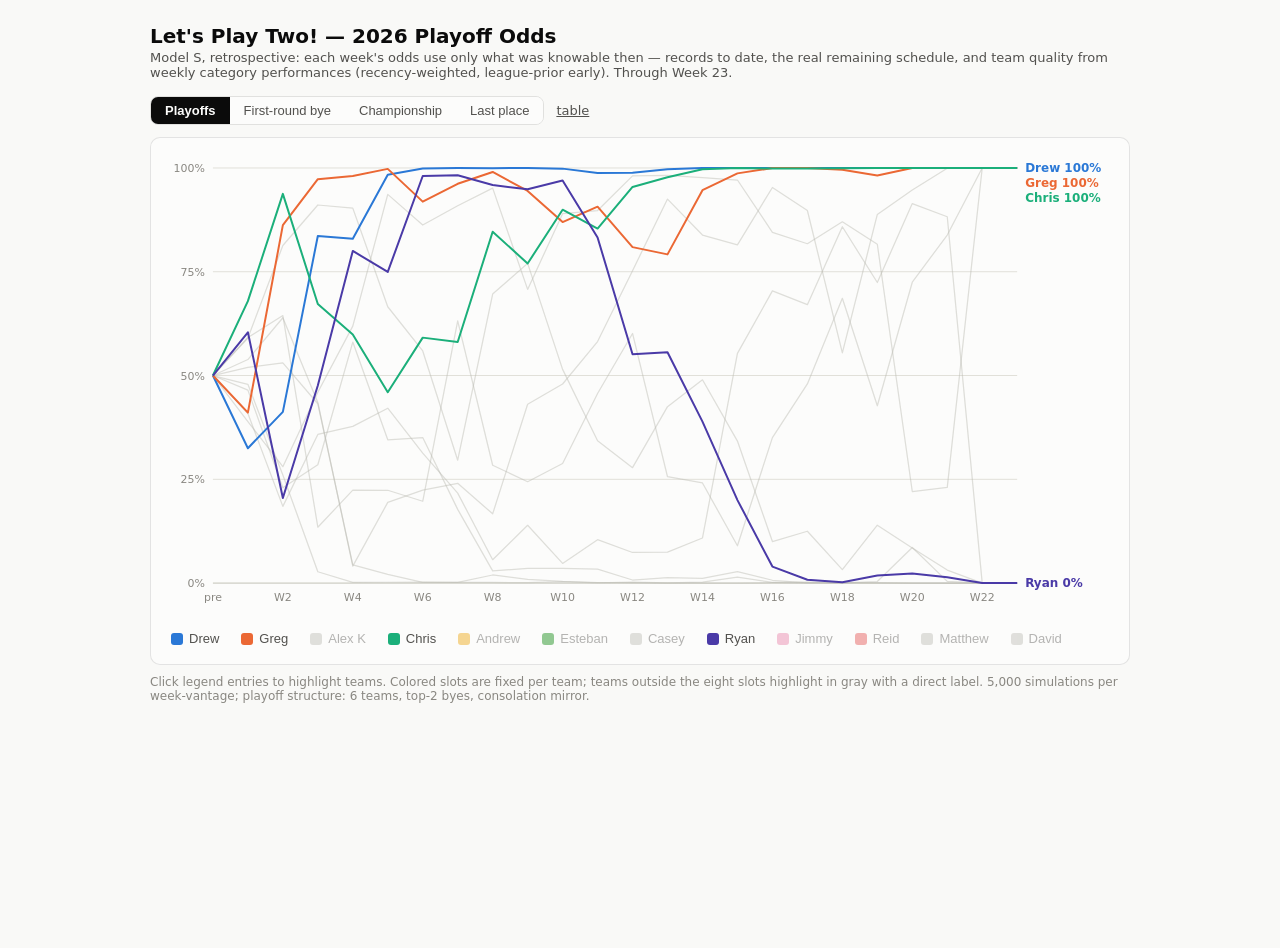
==== commit 59f1b21a: "week 23 update 🤖 Generated with [Claude Code](https://claude.com/claude-code)  Co-Authored-By: Claud" ====
--- a/playoff-odds.html
+++ b/playoff-odds.html
@@ -61,7 +61,7 @@
 <h1>Let's Play Two! — 2026 Playoff Odds</h1>
 <div class="sub">Model S, retrospective: each week's odds use only what was knowable then —
 records to date, the real remaining schedule, and team quality from weekly category
-performances (recency-weighted, league-prior early). Through Week 22.</div>
+performances (recency-weighted, league-prior early). Through Week 23.</div>
 <div class="controls">
   <div class="seg" id="seg"></div>
   <a class="tgl" id="tabletgl">table</a>
@@ -77,7 +77,7 @@
 week-vantage; playoff structure: 6 teams, top-2 byes, consolation mirror.</div>
 </div></div>
 <script>
-const DATA = [{"id": "1581", "team": "Socking a Few Dingers", "mgr": "Drew", "label": "Drew", "slot": 0, "on": true, "series": {"playoffs": [0.5, 0.3248, 0.4124, 0.836, 0.8294, 0.9839, 0.9988, 0.9999, 0.9995, 0.9999, 0.9984, 0.9879, 0.9886, 0.9972, 0.9999, 1.0, 1.0, 1.0, 1.0, 1.0, 1.0, 1.0, 1.0], "bye": [0.1667, 0.0754, 0.0643, 0.3737, 0.3088, 0.6696, 0.8996, 0.9657, 0.8945, 0.9682, 0.8663, 0.7544, 0.6673, 0.7776, 0.9567, 0.9626, 0.9692, 0.986, 0.9943, 0.9997, 1.0, 1.0, 1.0], "first": [0.0833, 0.0459, 0.0415, 0.1807, 0.1441, 0.2674, 0.3904, 0.4759, 0.4388, 0.5481, 0.425, 0.3393, 0.3009, 0.3503, 0.458, 0.5114, 0.4894, 0.5002, 0.4795, 0.5242, 0.5603, 0.5817, 0.5287], "last": [0.0833, 0.1338, 0.0704, 0.0066, 0.0037, 0.0001, 0.0, 0.0, 0.0, 0.0, 0.0, 0.0, 0.0, 0.0, 0.0, 0.0, 0.0, 0.0, 0.0, 0.0, 0.0, 0.0, 0.0]}}, {"id": "1582", "team": "Lollygaggers", "mgr": "Greg", "label": "Greg", "slot": 1, "on": true, "series": {"playoffs": [0.5, 0.4106, 0.8623, 0.9729, 0.9808, 0.9978, 0.9189, 0.9619, 0.9903, 0.9448, 0.8696, 0.9068, 0.8093, 0.7918, 0.9465, 0.987, 0.9997, 0.9997, 0.9955, 0.982, 0.9998, 1.0, 1.0], "bye": [0.1667, 0.1099, 0.4137, 0.7366, 0.7432, 0.8472, 0.2797, 0.3308, 0.5708, 0.3919, 0.198, 0.3606, 0.1357, 0.0608, 0.1442, 0.1461, 0.6865, 0.6997, 0.3375, 0.1398, 0.412, 0.798, 0.0], "first": [0.0833, 0.0599, 0.2384, 0.3971, 0.387, 0.4021, 0.1486, 0.1397, 0.2332, 0.1425, 0.0824, 0.1306, 0.0651, 0.0411, 0.0687, 0.0704, 0.1965, 0.199, 0.1075, 0.0607, 0.0953, 0.1204, 0.0355], "last": [0.0833, 0.103, 0.0062, 0.0005, 0.0001, 0.0, 0.0016, 0.0004, 0.0, 0.0006, 0.0023, 0.0013, 0.0026, 0.0026, 0.0004, 0.0001, 0.0, 0.0, 0.0, 0.0, 0.0, 0.0, 0.0]}}, {"id": "1585", "team": "Jazz Mayo Revival Tour", "mgr": "Alex K", "label": "Alex K", "slot": -1, "on": false, "series": {"playoffs": [0.5, 0.3889, 0.2805, 0.4599, 0.6191, 0.9364, 0.8625, 0.9091, 0.9515, 0.7075, 0.8898, 0.8974, 0.981, 0.9824, 0.9765, 0.971, 0.845, 0.8175, 0.8703, 0.8163, 0.2206, 0.2304, 1.0], "bye": [0.1667, 0.1017, 0.0315, 0.0527, 0.0922, 0.3043, 0.1261, 0.1246, 0.1817, 0.0839, 0.2512, 0.3426, 0.6108, 0.4825, 0.2557, 0.0898, 0.0083, 0.0047, 0.0186, 0.0063, 0.0, 0.0, 0.0], "first": [0.0833, 0.058, 0.0199, 0.0379, 0.0702, 0.1855, 0.1186, 0.1174, 0.1476, 0.0675, 0.1536, 0.1999, 0.306, 0.2633, 0.175, 0.1008, 0.0505, 0.0495, 0.0542, 0.0408, 0.0067, 0.0072, 0.0378], "last": [0.0833, 0.1139, 0.1231, 0.0447, 0.0101, 0.0008, 0.0018, 0.0006, 0.0002, 0.0066, 0.0012, 0.001, 0.0001, 0.0001, 0.0, 0.0001, 0.0007, 0.0003, 0.0, 0.0007, 0.0382, 0.0163, 0.0]}}, {"id": "1586", "team": "Loser By Committee", "mgr": "Christopher", "label": "Chris", "slot": 2, "on": true, "series": {"playoffs": [0.5, 0.6792, 0.9377, 0.6724, 0.599, 0.4597, 0.5913, 0.5807, 0.8463, 0.7699, 0.8994, 0.854, 0.9542, 0.9778, 0.997, 0.9998, 0.9986, 0.999, 0.9994, 0.9999, 1.0, 1.0, 1.0], "bye": [0.1667, 0.2947, 0.6553, 0.1444, 0.0853, 0.0153, 0.0184, 0.0093, 0.0515, 0.0738, 0.1874, 0.2173, 0.4007, 0.4013, 0.5804, 0.7844, 0.308, 0.2978, 0.6247, 0.8179, 0.5683, 0.2, 1.0], "first": [0.0833, 0.1283, 0.2859, 0.0684, 0.0462, 0.0164, 0.0266, 0.0226, 0.0498, 0.0496, 0.1101, 0.1072, 0.1582, 0.1495, 0.1979, 0.2407, 0.1392, 0.1366, 0.2401, 0.2536, 0.2177, 0.1621, 0.2914], "last": [0.0833, 0.0441, 0.003, 0.0248, 0.0161, 0.028, 0.0116, 0.008, 0.0016, 0.0027, 0.0006, 0.0012, 0.0, 0.0001, 0.0, 0.0, 0.0, 0.0, 0.0, 0.0, 0.0, 0.0, 0.0]}}, {"id": "1587", "team": "The LA Salary Caps", "mgr": "Andrew", "label": "Andrew", "slot": 3, "on": false, "series": {"playoffs": [0.5, 0.5385, 0.6392, 0.4351, 0.0409, 0.1943, 0.2239, 0.2404, 0.1668, 0.4309, 0.4796, 0.5818, 0.7525, 0.9251, 0.8384, 0.8147, 0.953, 0.8975, 0.5545, 0.8881, 0.9469, 0.9993, 1.0], "bye": [0.1667, 0.1831, 0.1454, 0.0439, 0.0012, 0.0035, 0.0026, 0.0016, 0.0005, 0.0173, 0.022, 0.0644, 0.1077, 0.245, 0.0558, 0.0124, 0.0253, 0.009, 0.0034, 0.0317, 0.0122, 0.002, 0.0], "first": [0.0833, 0.092, 0.0819, 0.0329, 0.0009, 0.0043, 0.0054, 0.005, 0.0028, 0.0175, 0.0306, 0.0678, 0.0909, 0.1613, 0.0786, 0.0514, 0.0941, 0.0797, 0.037, 0.0742, 0.058, 0.0784, 0.0681], "last": [0.0833, 0.0703, 0.0306, 0.0511, 0.2169, 0.0988, 0.0676, 0.0535, 0.0504, 0.019, 0.0146, 0.0078, 0.0024, 0.0002, 0.0018, 0.0022, 0.0001, 0.0, 0.0007, 0.0001, 0.0001, 0.0, 0.0]}}, {"id": "1589", "team": "Dinglerberries", "mgr": "Esteban", "label": "Esteban", "slot": 5, "on": false, "series": {"playoffs": [0.5, 0.5915, 0.6444, 0.1346, 0.2238, 0.2236, 0.1971, 0.6318, 0.2838, 0.2442, 0.2881, 0.4566, 0.6013, 0.2562, 0.2412, 0.0899, 0.3505, 0.4798, 0.6861, 0.4272, 0.7248, 0.8385, 1.0], "bye": [0.1667, 0.219, 0.1651, 0.0085, 0.0124, 0.0032, 0.0016, 0.0207, 0.0023, 0.0044, 0.0058, 0.0279, 0.0333, 0.0027, 0.0009, 0.0001, 0.0, 0.0002, 0.0048, 0.001, 0.0005, 0.0, 0.0], "first": [0.0833, 0.1046, 0.0667, 0.0047, 0.0099, 0.0062, 0.005, 0.0317, 0.0093, 0.0116, 0.0201, 0.0426, 0.0432, 0.0097, 0.0087, 0.0024, 0.0107, 0.0145, 0.0482, 0.0251, 0.0322, 0.0325, 0.0385], "last": [0.0833, 0.0594, 0.0388, 0.2397, 0.0858, 0.0713, 0.0634, 0.0099, 0.0247, 0.0287, 0.0227, 0.0109, 0.0051, 0.033, 0.0386, 0.1071, 0.0133, 0.0025, 0.0005, 0.0063, 0.0035, 0.0, 0.0]}}, {"id": "1583", "team": "'Tungsten Arm' O'Doyle", "mgr": "Casey", "label": "Casey", "slot": -1, "on": false, "series": {"playoffs": [0.5, 0.5904, 0.8133, 0.9108, 0.9032, 0.6657, 0.5592, 0.296, 0.6962, 0.7702, 0.5148, 0.3427, 0.278, 0.425, 0.4897, 0.3421, 0.1001, 0.1249, 0.0324, 0.1394, 0.0847, 0.0313, 0.0], "bye": [0.1667, 0.2188, 0.3366, 0.4558, 0.3535, 0.0432, 0.0226, 0.0043, 0.0283, 0.0807, 0.0211, 0.0168, 0.0065, 0.0065, 0.003, 0.0002, 0.0, 0.0, 0.0, 0.0, 0.0, 0.0, 0.0], "first": [0.0833, 0.1045, 0.15, 0.1631, 0.1171, 0.0241, 0.019, 0.0051, 0.0177, 0.0282, 0.0147, 0.0094, 0.0039, 0.0064, 0.0047, 0.0026, 0.0005, 0.0008, 0.0001, 0.001, 0.0006, 0.0002, 0.0], "last": [0.0833, 0.0611, 0.0112, 0.0032, 0.0019, 0.0142, 0.0222, 0.0636, 0.0087, 0.0057, 0.0225, 0.0445, 0.0446, 0.0255, 0.0241, 0.0551, 0.1075, 0.0477, 0.0874, 0.0729, 0.1041, 0.0552, 0.1764]}}, {"id": "1584", "team": "Sandberg's Cubbies", "mgr": "Ryan L", "label": "Ryan", "slot": 6, "on": true, "series": {"playoffs": [0.5, 0.6041, 0.2048, 0.4759, 0.8001, 0.7495, 0.9806, 0.9826, 0.9588, 0.9487, 0.9699, 0.8325, 0.5512, 0.5561, 0.3889, 0.1999, 0.0398, 0.0079, 0.0022, 0.0182, 0.0231, 0.014, 0.0], "bye": [0.1667, 0.2303, 0.0207, 0.0718, 0.262, 0.0867, 0.6324, 0.5393, 0.2699, 0.3777, 0.4478, 0.2139, 0.0374, 0.0234, 0.0032, 0.0003, 0.0, 0.0, 0.0, 0.0, 0.0, 0.0, 0.0], "first": [0.0833, 0.1065, 0.0118, 0.0383, 0.1342, 0.0615, 0.2556, 0.1911, 0.0992, 0.1284, 0.1618, 0.0985, 0.0301, 0.0168, 0.0072, 0.0023, 0.0004, 0.0001, 0.0, 0.0002, 0.0001, 0.0001, 0.0], "last": [0.0833, 0.0567, 0.1861, 0.0561, 0.0055, 0.0067, 0.0001, 0.0, 0.0004, 0.0004, 0.0002, 0.0026, 0.0084, 0.0125, 0.0323, 0.1111, 0.2604, 0.323, 0.3515, 0.3294, 0.3496, 0.4043, 0.4122]}}, {"id": "1588", "team": "Le Bon Mart\u00e9", "mgr": "Jimmy", "label": "Jimmy", "slot": 4, "on": false, "series": {"playoffs": [0.5, 0.4086, 0.1848, 0.3581, 0.3776, 0.4212, 0.3131, 0.2167, 0.0563, 0.1392, 0.0474, 0.1045, 0.0737, 0.0746, 0.1086, 0.5533, 0.7039, 0.6707, 0.8584, 0.724, 0.9143, 0.8824, 0.0], "bye": [0.1667, 0.1106, 0.0149, 0.0358, 0.036, 0.0156, 0.0069, 0.0022, 0.0003, 0.002, 0.0002, 0.0019, 0.0006, 0.0002, 0.0001, 0.0042, 0.0026, 0.0026, 0.0167, 0.0036, 0.0071, 0.0, 0.0], "first": [0.0833, 0.0625, 0.0099, 0.0317, 0.0315, 0.019, 0.0141, 0.0069, 0.001, 0.0056, 0.0011, 0.0035, 0.0014, 0.0015, 0.001, 0.0172, 0.0185, 0.0195, 0.0333, 0.02, 0.0261, 0.0172, 0.0], "last": [0.0833, 0.1034, 0.1818, 0.0682, 0.0337, 0.0297, 0.0307, 0.0415, 0.1136, 0.0644, 0.1468, 0.0953, 0.0977, 0.1074, 0.1007, 0.0207, 0.0054, 0.0027, 0.0003, 0.0045, 0.0014, 0.0025, 0.0]}}, {"id": "1590", "team": "The Sin Eaters!", "mgr": "Reid", "label": "Reid", "slot": 7, "on": false, "series": {"playoffs": [0.5, 0.4788, 0.2605, 0.0273, 0.0017, 0.002, 0.0024, 0.0015, 0.0195, 0.0087, 0.004, 0.0014, 0.0002, 0.0001, 0.0, 0.0001, 0.001, 0.0001, 0.0, 0.0, 0.0, 0.0, 0.0], "bye": [0.1667, 0.1477, 0.0274, 0.0007, 0.0, 0.0, 0.0, 0.0, 0.0, 0.0, 0.0, 0.0, 0.0, 0.0, 0.0, 0.0, 0.0, 0.0, 0.0, 0.0, 0.0, 0.0, 0.0], "first": [0.0833, 0.0774, 0.0202, 0.0009, 0.0, 0.0, 0.0, 0.0, 0.0003, 0.0001, 0.0, 0.0, 0.0, 0.0, 0.0, 0.0, 0.0, 0.0, 0.0, 0.0, 0.0, 0.0, 0.0], "last": [0.0833, 0.0862, 0.1207, 0.3313, 0.3881, 0.4152, 0.3681, 0.3733, 0.1946, 0.2432, 0.2759, 0.2576, 0.349, 0.3419, 0.4223, 0.3738, 0.2415, 0.2436, 0.2711, 0.2393, 0.1573, 0.1121, 0.0912]}}, {"id": "1591", "team": "The Parte's Over", "mgr": "Matthew Kelly", "label": "Matthew", "slot": -1, "on": false, "series": {"playoffs": [0.5, 0.5197, 0.5305, 0.432, 0.0438, 0.0208, 0.0017, 0.0019, 0.0015, 0.0008, 0.0034, 0.0007, 0.0025, 0.0006, 0.0022, 0.0146, 0.0017, 0.0021, 0.0002, 0.0037, 0.0858, 0.0041, 0.0], "bye": [0.1667, 0.1704, 0.1018, 0.0479, 0.001, 0.0001, 0.0, 0.0, 0.0, 0.0, 0.0, 0.0, 0.0, 0.0, 0.0, 0.0, 0.0, 0.0, 0.0, 0.0, 0.0, 0.0, 0.0], "first": [0.0833, 0.0881, 0.0618, 0.0325, 0.001, 0.0002, 0.0, 0.0, 0.0, 0.0, 0.0001, 0.0, 0.0001, 0.0, 0.0, 0.0005, 0.0001, 0.0, 0.0, 0.0001, 0.0031, 0.0002, 0.0], "last": [0.0833, 0.0787, 0.0468, 0.0479, 0.2203, 0.2921, 0.3964, 0.3832, 0.4276, 0.4943, 0.3685, 0.4539, 0.3199, 0.3316, 0.2356, 0.1801, 0.1706, 0.1545, 0.1394, 0.1221, 0.0645, 0.0713, 0.0]}}, {"id": "1592", "team": "Raleighing the Loser's Bracket", "mgr": "David", "label": "David", "slot": -1, "on": false, "series": {"playoffs": [0.5, 0.4649, 0.2295, 0.285, 0.5806, 0.3451, 0.3505, 0.1775, 0.0295, 0.0354, 0.0357, 0.0338, 0.0074, 0.0133, 0.0112, 0.0278, 0.0068, 0.0007, 0.0011, 0.0009, 0.0, 0.0, 0.0], "bye": [0.1667, 0.1385, 0.0232, 0.0281, 0.1045, 0.0111, 0.0101, 0.0014, 0.0, 0.0001, 0.0001, 0.0003, 0.0001, 0.0, 0.0, 0.0, 0.0, 0.0, 0.0, 0.0, 0.0, 0.0, 0.0], "first": [0.0833, 0.0724, 0.0119, 0.0119, 0.0578, 0.0133, 0.0168, 0.0046, 0.0004, 0.0009, 0.0006, 0.0012, 0.0002, 0.0002, 0.0002, 0.0004, 0.0, 0.0, 0.0, 0.0, 0.0, 0.0, 0.0], "last": [0.0833, 0.0893, 0.1812, 0.126, 0.0178, 0.0431, 0.0365, 0.066, 0.1782, 0.1343, 0.1447, 0.1239, 0.1702, 0.1452, 0.1443, 0.1498, 0.2005, 0.2256, 0.149, 0.2246, 0.2813, 0.3383, 0.3203]}}], WEEKS = [0, 1, 2, 3, 4, 5, 6, 7, 8, 9, 10, 11, 12, 13, 14, 15, 16, 17, 18, 19, 20, 21, 22], LIGHTC = ["#2a78d6", "#eb6834", "#1baf7a", "#eda100", "#e87ba4", "#008300", "#4a3aa7", "#e34948"], DARKC = ["#3987e5", "#d95926", "#199e70", "#c98500", "#d55181", "#008300", "#9085e9", "#e66767"];
+const DATA = [{"id": "1581", "team": "Socking a Few Dingers", "mgr": "Drew", "label": "Drew", "slot": 0, "on": true, "series": {"playoffs": [0.5, 0.3248, 0.4124, 0.836, 0.8294, 0.9839, 0.9988, 0.9999, 0.9995, 0.9999, 0.9984, 0.9879, 0.9886, 0.9972, 0.9999, 1.0, 1.0, 1.0, 1.0, 1.0, 1.0, 1.0, 1.0, 1.0], "bye": [0.1667, 0.0754, 0.0643, 0.3737, 0.3088, 0.6696, 0.8996, 0.9657, 0.8945, 0.9682, 0.8663, 0.7544, 0.6673, 0.7776, 0.9567, 0.9626, 0.9692, 0.986, 0.9943, 0.9997, 1.0, 1.0, 1.0, 1.0], "first": [0.0833, 0.0459, 0.0415, 0.1807, 0.1441, 0.2674, 0.3904, 0.4759, 0.4388, 0.5481, 0.425, 0.3393, 0.3009, 0.3503, 0.458, 0.5114, 0.4894, 0.5002, 0.4795, 0.5242, 0.5603, 0.5817, 0.5287, 0.5472], "last": [0.0833, 0.1338, 0.0704, 0.0066, 0.0037, 0.0001, 0.0, 0.0, 0.0, 0.0, 0.0, 0.0, 0.0, 0.0, 0.0, 0.0, 0.0, 0.0, 0.0, 0.0, 0.0, 0.0, 0.0, 0.0]}}, {"id": "1582", "team": "Lollygaggers", "mgr": "Greg", "label": "Greg", "slot": 1, "on": true, "series": {"playoffs": [0.5, 0.4106, 0.8623, 0.9729, 0.9808, 0.9978, 0.9189, 0.9619, 0.9903, 0.9448, 0.8696, 0.9068, 0.8093, 0.7918, 0.9465, 0.987, 0.9997, 0.9997, 0.9955, 0.982, 0.9998, 1.0, 1.0, 1.0], "bye": [0.1667, 0.1099, 0.4137, 0.7366, 0.7432, 0.8472, 0.2797, 0.3308, 0.5708, 0.3919, 0.198, 0.3606, 0.1357, 0.0608, 0.1442, 0.1461, 0.6865, 0.6997, 0.3375, 0.1398, 0.412, 0.798, 0.0, 0.0], "first": [0.0833, 0.0599, 0.2384, 0.3971, 0.387, 0.4021, 0.1486, 0.1397, 0.2332, 0.1425, 0.0824, 0.1306, 0.0651, 0.0411, 0.0687, 0.0704, 0.1965, 0.199, 0.1075, 0.0607, 0.0953, 0.1204, 0.0355, 0.0], "last": [0.0833, 0.103, 0.0062, 0.0005, 0.0001, 0.0, 0.0016, 0.0004, 0.0, 0.0006, 0.0023, 0.0013, 0.0026, 0.0026, 0.0004, 0.0001, 0.0, 0.0, 0.0, 0.0, 0.0, 0.0, 0.0, 0.0]}}, {"id": "1585", "team": "Jazz Mayo Revival Tour", "mgr": "Alex K", "label": "Alex K", "slot": -1, "on": false, "series": {"playoffs": [0.5, 0.3889, 0.2805, 0.4599, 0.6191, 0.9364, 0.8625, 0.9091, 0.9515, 0.7075, 0.8898, 0.8974, 0.981, 0.9824, 0.9765, 0.971, 0.845, 0.8175, 0.8703, 0.8163, 0.2206, 0.2304, 1.0, 1.0], "bye": [0.1667, 0.1017, 0.0315, 0.0527, 0.0922, 0.3043, 0.1261, 0.1246, 0.1817, 0.0839, 0.2512, 0.3426, 0.6108, 0.4825, 0.2557, 0.0898, 0.0083, 0.0047, 0.0186, 0.0063, 0.0, 0.0, 0.0, 0.0], "first": [0.0833, 0.058, 0.0199, 0.0379, 0.0702, 0.1855, 0.1186, 0.1174, 0.1476, 0.0675, 0.1536, 0.1999, 0.306, 0.2633, 0.175, 0.1008, 0.0505, 0.0495, 0.0542, 0.0408, 0.0067, 0.0072, 0.0378, 0.0905], "last": [0.0833, 0.1139, 0.1231, 0.0447, 0.0101, 0.0008, 0.0018, 0.0006, 0.0002, 0.0066, 0.0012, 0.001, 0.0001, 0.0001, 0.0, 0.0001, 0.0007, 0.0003, 0.0, 0.0007, 0.0382, 0.0163, 0.0, 0.0]}}, {"id": "1586", "team": "Loser By Committee", "mgr": "Christopher", "label": "Chris", "slot": 2, "on": true, "series": {"playoffs": [0.5, 0.6792, 0.9377, 0.6724, 0.599, 0.4597, 0.5913, 0.5807, 0.8463, 0.7699, 0.8994, 0.854, 0.9542, 0.9778, 0.997, 0.9998, 0.9986, 0.999, 0.9994, 0.9999, 1.0, 1.0, 1.0, 1.0], "bye": [0.1667, 0.2947, 0.6553, 0.1444, 0.0853, 0.0153, 0.0184, 0.0093, 0.0515, 0.0738, 0.1874, 0.2173, 0.4007, 0.4013, 0.5804, 0.7844, 0.308, 0.2978, 0.6247, 0.8179, 0.5683, 0.2, 1.0, 1.0], "first": [0.0833, 0.1283, 0.2859, 0.0684, 0.0462, 0.0164, 0.0266, 0.0226, 0.0498, 0.0496, 0.1101, 0.1072, 0.1582, 0.1495, 0.1979, 0.2407, 0.1392, 0.1366, 0.2401, 0.2536, 0.2177, 0.1621, 0.2914, 0.2753], "last": [0.0833, 0.0441, 0.003, 0.0248, 0.0161, 0.028, 0.0116, 0.008, 0.0016, 0.0027, 0.0006, 0.0012, 0.0, 0.0001, 0.0, 0.0, 0.0, 0.0, 0.0, 0.0, 0.0, 0.0, 0.0, 0.0]}}, {"id": "1587", "team": "The LA Salary Caps", "mgr": "Andrew", "label": "Andrew", "slot": 3, "on": false, "series": {"playoffs": [0.5, 0.5385, 0.6392, 0.4351, 0.0409, 0.1943, 0.2239, 0.2404, 0.1668, 0.4309, 0.4796, 0.5818, 0.7525, 0.9251, 0.8384, 0.8147, 0.953, 0.8975, 0.5545, 0.8881, 0.9469, 0.9993, 1.0, 1.0], "bye": [0.1667, 0.1831, 0.1454, 0.0439, 0.0012, 0.0035, 0.0026, 0.0016, 0.0005, 0.0173, 0.022, 0.0644, 0.1077, 0.245, 0.0558, 0.0124, 0.0253, 0.009, 0.0034, 0.0317, 0.0122, 0.002, 0.0, 0.0], "first": [0.0833, 0.092, 0.0819, 0.0329, 0.0009, 0.0043, 0.0054, 0.005, 0.0028, 0.0175, 0.0306, 0.0678, 0.0909, 0.1613, 0.0786, 0.0514, 0.0941, 0.0797, 0.037, 0.0742, 0.058, 0.0784, 0.0681, 0.0], "last": [0.0833, 0.0703, 0.0306, 0.0511, 0.2169, 0.0988, 0.0676, 0.0535, 0.0504, 0.019, 0.0146, 0.0078, 0.0024, 0.0002, 0.0018, 0.0022, 0.0001, 0.0, 0.0007, 0.0001, 0.0001, 0.0, 0.0, 0.0]}}, {"id": "1589", "team": "Dinglerberries", "mgr": "Esteban", "label": "Esteban", "slot": 5, "on": false, "series": {"playoffs": [0.5, 0.5915, 0.6444, 0.1346, 0.2238, 0.2236, 0.1971, 0.6318, 0.2838, 0.2442, 0.2881, 0.4566, 0.6013, 0.2562, 0.2412, 0.0899, 0.3505, 0.4798, 0.6861, 0.4272, 0.7248, 0.8385, 1.0, 1.0], "bye": [0.1667, 0.219, 0.1651, 0.0085, 0.0124, 0.0032, 0.0016, 0.0207, 0.0023, 0.0044, 0.0058, 0.0279, 0.0333, 0.0027, 0.0009, 0.0001, 0.0, 0.0002, 0.0048, 0.001, 0.0005, 0.0, 0.0, 0.0], "first": [0.0833, 0.1046, 0.0667, 0.0047, 0.0099, 0.0062, 0.005, 0.0317, 0.0093, 0.0116, 0.0201, 0.0426, 0.0432, 0.0097, 0.0087, 0.0024, 0.0107, 0.0145, 0.0482, 0.0251, 0.0322, 0.0325, 0.0385, 0.087], "last": [0.0833, 0.0594, 0.0388, 0.2397, 0.0858, 0.0713, 0.0634, 0.0099, 0.0247, 0.0287, 0.0227, 0.0109, 0.0051, 0.033, 0.0386, 0.1071, 0.0133, 0.0025, 0.0005, 0.0063, 0.0035, 0.0, 0.0, 0.0]}}, {"id": "1583", "team": "'Tungsten Arm' O'Doyle", "mgr": "Casey", "label": "Casey", "slot": -1, "on": false, "series": {"playoffs": [0.5, 0.5904, 0.8133, 0.9108, 0.9032, 0.6657, 0.5592, 0.296, 0.6962, 0.7702, 0.5148, 0.3427, 0.278, 0.425, 0.4897, 0.3421, 0.1001, 0.1249, 0.0324, 0.1394, 0.0847, 0.0313, 0.0, 0.0], "bye": [0.1667, 0.2188, 0.3366, 0.4558, 0.3535, 0.0432, 0.0226, 0.0043, 0.0283, 0.0807, 0.0211, 0.0168, 0.0065, 0.0065, 0.003, 0.0002, 0.0, 0.0, 0.0, 0.0, 0.0, 0.0, 0.0, 0.0], "first": [0.0833, 0.1045, 0.15, 0.1631, 0.1171, 0.0241, 0.019, 0.0051, 0.0177, 0.0282, 0.0147, 0.0094, 0.0039, 0.0064, 0.0047, 0.0026, 0.0005, 0.0008, 0.0001, 0.001, 0.0006, 0.0002, 0.0, 0.0], "last": [0.0833, 0.0611, 0.0112, 0.0032, 0.0019, 0.0142, 0.0222, 0.0636, 0.0087, 0.0057, 0.0225, 0.0445, 0.0446, 0.0255, 0.0241, 0.0551, 0.1075, 0.0477, 0.0874, 0.0729, 0.1041, 0.0552, 0.1764, 0.3131]}}, {"id": "1584", "team": "Sandberg's Cubbies", "mgr": "Ryan L", "label": "Ryan", "slot": 6, "on": true, "series": {"playoffs": [0.5, 0.6041, 0.2048, 0.4759, 0.8001, 0.7495, 0.9806, 0.9826, 0.9588, 0.9487, 0.9699, 0.8325, 0.5512, 0.5561, 0.3889, 0.1999, 0.0398, 0.0079, 0.0022, 0.0182, 0.0231, 0.014, 0.0, 0.0], "bye": [0.1667, 0.2303, 0.0207, 0.0718, 0.262, 0.0867, 0.6324, 0.5393, 0.2699, 0.3777, 0.4478, 0.2139, 0.0374, 0.0234, 0.0032, 0.0003, 0.0, 0.0, 0.0, 0.0, 0.0, 0.0, 0.0, 0.0], "first": [0.0833, 0.1065, 0.0118, 0.0383, 0.1342, 0.0615, 0.2556, 0.1911, 0.0992, 0.1284, 0.1618, 0.0985, 0.0301, 0.0168, 0.0072, 0.0023, 0.0004, 0.0001, 0.0, 0.0002, 0.0001, 0.0001, 0.0, 0.0], "last": [0.0833, 0.0567, 0.1861, 0.0561, 0.0055, 0.0067, 0.0001, 0.0, 0.0004, 0.0004, 0.0002, 0.0026, 0.0084, 0.0125, 0.0323, 0.1111, 0.2604, 0.323, 0.3515, 0.3294, 0.3496, 0.4043, 0.4122, 0.6869]}}, {"id": "1588", "team": "Le Bon Mart\u00e9", "mgr": "Jimmy", "label": "Jimmy", "slot": 4, "on": false, "series": {"playoffs": [0.5, 0.4086, 0.1848, 0.3581, 0.3776, 0.4212, 0.3131, 0.2167, 0.0563, 0.1392, 0.0474, 0.1045, 0.0737, 0.0746, 0.1086, 0.5533, 0.7039, 0.6707, 0.8584, 0.724, 0.9143, 0.8824, 0.0, 0.0], "bye": [0.1667, 0.1106, 0.0149, 0.0358, 0.036, 0.0156, 0.0069, 0.0022, 0.0003, 0.002, 0.0002, 0.0019, 0.0006, 0.0002, 0.0001, 0.0042, 0.0026, 0.0026, 0.0167, 0.0036, 0.0071, 0.0, 0.0, 0.0], "first": [0.0833, 0.0625, 0.0099, 0.0317, 0.0315, 0.019, 0.0141, 0.0069, 0.001, 0.0056, 0.0011, 0.0035, 0.0014, 0.0015, 0.001, 0.0172, 0.0185, 0.0195, 0.0333, 0.02, 0.0261, 0.0172, 0.0, 0.0], "last": [0.0833, 0.1034, 0.1818, 0.0682, 0.0337, 0.0297, 0.0307, 0.0415, 0.1136, 0.0644, 0.1468, 0.0953, 0.0977, 0.1074, 0.1007, 0.0207, 0.0054, 0.0027, 0.0003, 0.0045, 0.0014, 0.0025, 0.0, 0.0]}}, {"id": "1590", "team": "The Sin Eaters!", "mgr": "Reid", "label": "Reid", "slot": 7, "on": false, "series": {"playoffs": [0.5, 0.4788, 0.2605, 0.0273, 0.0017, 0.002, 0.0024, 0.0015, 0.0195, 0.0087, 0.004, 0.0014, 0.0002, 0.0001, 0.0, 0.0001, 0.001, 0.0001, 0.0, 0.0, 0.0, 0.0, 0.0, 0.0], "bye": [0.1667, 0.1477, 0.0274, 0.0007, 0.0, 0.0, 0.0, 0.0, 0.0, 0.0, 0.0, 0.0, 0.0, 0.0, 0.0, 0.0, 0.0, 0.0, 0.0, 0.0, 0.0, 0.0, 0.0, 0.0], "first": [0.0833, 0.0774, 0.0202, 0.0009, 0.0, 0.0, 0.0, 0.0, 0.0003, 0.0001, 0.0, 0.0, 0.0, 0.0, 0.0, 0.0, 0.0, 0.0, 0.0, 0.0, 0.0, 0.0, 0.0, 0.0], "last": [0.0833, 0.0862, 0.1207, 0.3313, 0.3881, 0.4152, 0.3681, 0.3733, 0.1946, 0.2432, 0.2759, 0.2576, 0.349, 0.3419, 0.4223, 0.3738, 0.2415, 0.2436, 0.2711, 0.2393, 0.1573, 0.1121, 0.0912, 0.0]}}, {"id": "1591", "team": "The Parte's Over", "mgr": "Matthew Kelly", "label": "Matthew", "slot": -1, "on": false, "series": {"playoffs": [0.5, 0.5197, 0.5305, 0.432, 0.0438, 0.0208, 0.0017, 0.0019, 0.0015, 0.0008, 0.0034, 0.0007, 0.0025, 0.0006, 0.0022, 0.0146, 0.0017, 0.0021, 0.0002, 0.0037, 0.0858, 0.0041, 0.0, 0.0], "bye": [0.1667, 0.1704, 0.1018, 0.0479, 0.001, 0.0001, 0.0, 0.0, 0.0, 0.0, 0.0, 0.0, 0.0, 0.0, 0.0, 0.0, 0.0, 0.0, 0.0, 0.0, 0.0, 0.0, 0.0, 0.0], "first": [0.0833, 0.0881, 0.0618, 0.0325, 0.001, 0.0002, 0.0, 0.0, 0.0, 0.0, 0.0001, 0.0, 0.0001, 0.0, 0.0, 0.0005, 0.0001, 0.0, 0.0, 0.0001, 0.0031, 0.0002, 0.0, 0.0], "last": [0.0833, 0.0787, 0.0468, 0.0479, 0.2203, 0.2921, 0.3964, 0.3832, 0.4276, 0.4943, 0.3685, 0.4539, 0.3199, 0.3316, 0.2356, 0.1801, 0.1706, 0.1545, 0.1394, 0.1221, 0.0645, 0.0713, 0.0, 0.0]}}, {"id": "1592", "team": "Raleighing the Loser's Bracket", "mgr": "David", "label": "David", "slot": -1, "on": false, "series": {"playoffs": [0.5, 0.4649, 0.2295, 0.285, 0.5806, 0.3451, 0.3505, 0.1775, 0.0295, 0.0354, 0.0357, 0.0338, 0.0074, 0.0133, 0.0112, 0.0278, 0.0068, 0.0007, 0.0011, 0.0009, 0.0, 0.0, 0.0, 0.0], "bye": [0.1667, 0.1385, 0.0232, 0.0281, 0.1045, 0.0111, 0.0101, 0.0014, 0.0, 0.0001, 0.0001, 0.0003, 0.0001, 0.0, 0.0, 0.0, 0.0, 0.0, 0.0, 0.0, 0.0, 0.0, 0.0, 0.0], "first": [0.0833, 0.0724, 0.0119, 0.0119, 0.0578, 0.0133, 0.0168, 0.0046, 0.0004, 0.0009, 0.0006, 0.0012, 0.0002, 0.0002, 0.0002, 0.0004, 0.0, 0.0, 0.0, 0.0, 0.0, 0.0, 0.0, 0.0], "last": [0.0833, 0.0893, 0.1812, 0.126, 0.0178, 0.0431, 0.0365, 0.066, 0.1782, 0.1343, 0.1447, 0.1239, 0.1702, 0.1452, 0.1443, 0.1498, 0.2005, 0.2256, 0.149, 0.2246, 0.2813, 0.3383, 0.3203, 0.0]}}], WEEKS = [0, 1, 2, 3, 4, 5, 6, 7, 8, 9, 10, 11, 12, 13, 14, 15, 16, 17, 18, 19, 20, 21, 22, 23], LIGHTC = ["#2a78d6", "#eb6834", "#1baf7a", "#eda100", "#e87ba4", "#008300", "#4a3aa7", "#e34948"], DARKC = ["#3987e5", "#d95926", "#199e70", "#c98500", "#d55181", "#008300", "#9085e9", "#e66767"];
 const METRICS = [["playoffs","Playoffs"],["bye","First-round bye"],["first","Championship"],["last","Last place"]];
 let metric = "playoffs";
 const dark = () => matchMedia && matchMedia('(prefers-color-scheme: dark)').matches;
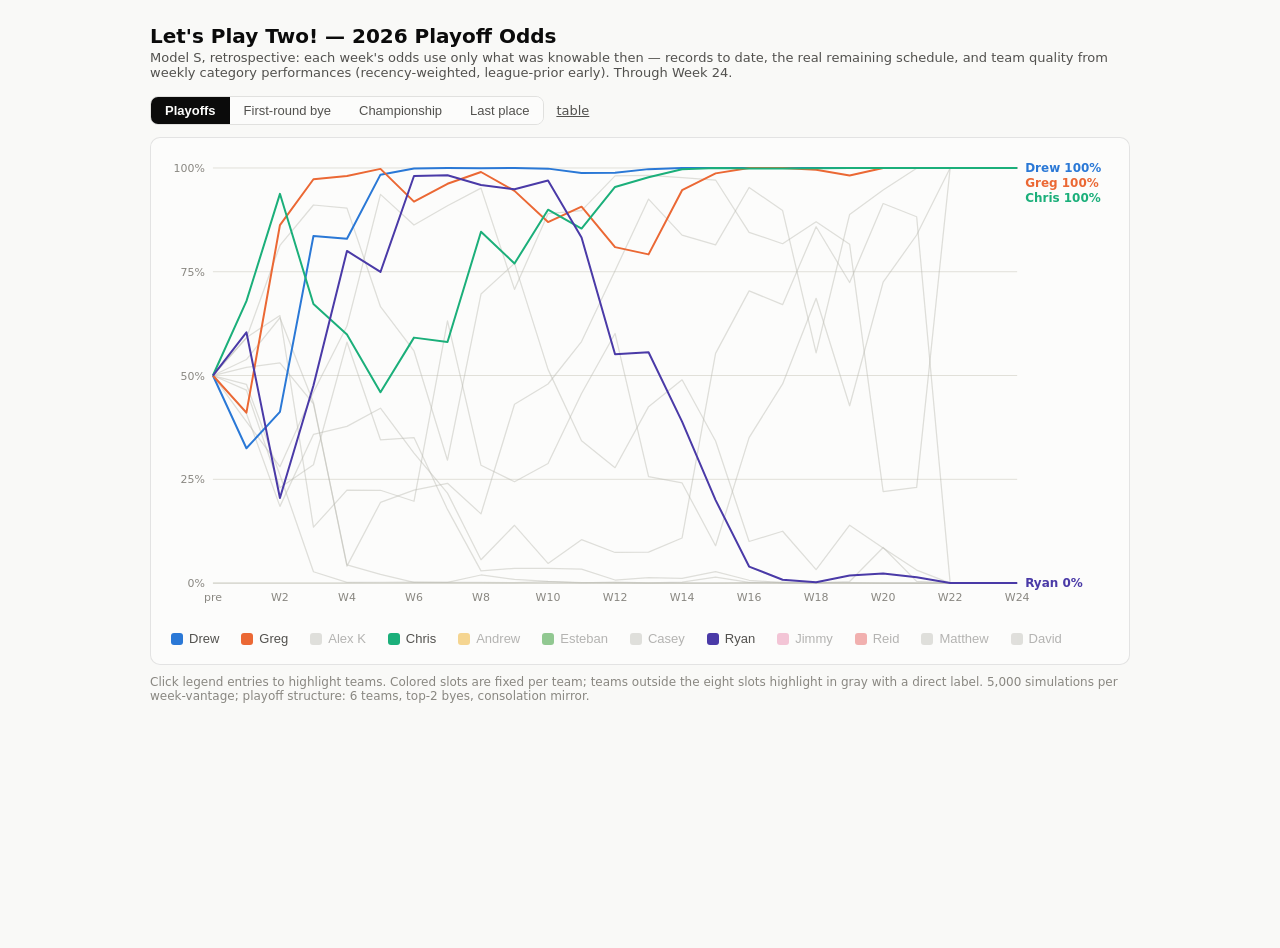
==== commit 1e27e491: "week 24 update 🤖 Generated with [Claude Code](https://claude.com/claude-code)  Co-Authored-By: Claud" ====
--- a/playoff-odds.html
+++ b/playoff-odds.html
@@ -61,7 +61,7 @@
 <h1>Let's Play Two! — 2026 Playoff Odds</h1>
 <div class="sub">Model S, retrospective: each week's odds use only what was knowable then —
 records to date, the real remaining schedule, and team quality from weekly category
-performances (recency-weighted, league-prior early). Through Week 23.</div>
+performances (recency-weighted, league-prior early). Through Week 24.</div>
 <div class="controls">
   <div class="seg" id="seg"></div>
   <a class="tgl" id="tabletgl">table</a>
@@ -77,7 +77,7 @@
 week-vantage; playoff structure: 6 teams, top-2 byes, consolation mirror.</div>
 </div></div>
 <script>
-const DATA = [{"id": "1581", "team": "Socking a Few Dingers", "mgr": "Drew", "label": "Drew", "slot": 0, "on": true, "series": {"playoffs": [0.5, 0.3248, 0.4124, 0.836, 0.8294, 0.9839, 0.9988, 0.9999, 0.9995, 0.9999, 0.9984, 0.9879, 0.9886, 0.9972, 0.9999, 1.0, 1.0, 1.0, 1.0, 1.0, 1.0, 1.0, 1.0, 1.0], "bye": [0.1667, 0.0754, 0.0643, 0.3737, 0.3088, 0.6696, 0.8996, 0.9657, 0.8945, 0.9682, 0.8663, 0.7544, 0.6673, 0.7776, 0.9567, 0.9626, 0.9692, 0.986, 0.9943, 0.9997, 1.0, 1.0, 1.0, 1.0], "first": [0.0833, 0.0459, 0.0415, 0.1807, 0.1441, 0.2674, 0.3904, 0.4759, 0.4388, 0.5481, 0.425, 0.3393, 0.3009, 0.3503, 0.458, 0.5114, 0.4894, 0.5002, 0.4795, 0.5242, 0.5603, 0.5817, 0.5287, 0.5472], "last": [0.0833, 0.1338, 0.0704, 0.0066, 0.0037, 0.0001, 0.0, 0.0, 0.0, 0.0, 0.0, 0.0, 0.0, 0.0, 0.0, 0.0, 0.0, 0.0, 0.0, 0.0, 0.0, 0.0, 0.0, 0.0]}}, {"id": "1582", "team": "Lollygaggers", "mgr": "Greg", "label": "Greg", "slot": 1, "on": true, "series": {"playoffs": [0.5, 0.4106, 0.8623, 0.9729, 0.9808, 0.9978, 0.9189, 0.9619, 0.9903, 0.9448, 0.8696, 0.9068, 0.8093, 0.7918, 0.9465, 0.987, 0.9997, 0.9997, 0.9955, 0.982, 0.9998, 1.0, 1.0, 1.0], "bye": [0.1667, 0.1099, 0.4137, 0.7366, 0.7432, 0.8472, 0.2797, 0.3308, 0.5708, 0.3919, 0.198, 0.3606, 0.1357, 0.0608, 0.1442, 0.1461, 0.6865, 0.6997, 0.3375, 0.1398, 0.412, 0.798, 0.0, 0.0], "first": [0.0833, 0.0599, 0.2384, 0.3971, 0.387, 0.4021, 0.1486, 0.1397, 0.2332, 0.1425, 0.0824, 0.1306, 0.0651, 0.0411, 0.0687, 0.0704, 0.1965, 0.199, 0.1075, 0.0607, 0.0953, 0.1204, 0.0355, 0.0], "last": [0.0833, 0.103, 0.0062, 0.0005, 0.0001, 0.0, 0.0016, 0.0004, 0.0, 0.0006, 0.0023, 0.0013, 0.0026, 0.0026, 0.0004, 0.0001, 0.0, 0.0, 0.0, 0.0, 0.0, 0.0, 0.0, 0.0]}}, {"id": "1585", "team": "Jazz Mayo Revival Tour", "mgr": "Alex K", "label": "Alex K", "slot": -1, "on": false, "series": {"playoffs": [0.5, 0.3889, 0.2805, 0.4599, 0.6191, 0.9364, 0.8625, 0.9091, 0.9515, 0.7075, 0.8898, 0.8974, 0.981, 0.9824, 0.9765, 0.971, 0.845, 0.8175, 0.8703, 0.8163, 0.2206, 0.2304, 1.0, 1.0], "bye": [0.1667, 0.1017, 0.0315, 0.0527, 0.0922, 0.3043, 0.1261, 0.1246, 0.1817, 0.0839, 0.2512, 0.3426, 0.6108, 0.4825, 0.2557, 0.0898, 0.0083, 0.0047, 0.0186, 0.0063, 0.0, 0.0, 0.0, 0.0], "first": [0.0833, 0.058, 0.0199, 0.0379, 0.0702, 0.1855, 0.1186, 0.1174, 0.1476, 0.0675, 0.1536, 0.1999, 0.306, 0.2633, 0.175, 0.1008, 0.0505, 0.0495, 0.0542, 0.0408, 0.0067, 0.0072, 0.0378, 0.0905], "last": [0.0833, 0.1139, 0.1231, 0.0447, 0.0101, 0.0008, 0.0018, 0.0006, 0.0002, 0.0066, 0.0012, 0.001, 0.0001, 0.0001, 0.0, 0.0001, 0.0007, 0.0003, 0.0, 0.0007, 0.0382, 0.0163, 0.0, 0.0]}}, {"id": "1586", "team": "Loser By Committee", "mgr": "Christopher", "label": "Chris", "slot": 2, "on": true, "series": {"playoffs": [0.5, 0.6792, 0.9377, 0.6724, 0.599, 0.4597, 0.5913, 0.5807, 0.8463, 0.7699, 0.8994, 0.854, 0.9542, 0.9778, 0.997, 0.9998, 0.9986, 0.999, 0.9994, 0.9999, 1.0, 1.0, 1.0, 1.0], "bye": [0.1667, 0.2947, 0.6553, 0.1444, 0.0853, 0.0153, 0.0184, 0.0093, 0.0515, 0.0738, 0.1874, 0.2173, 0.4007, 0.4013, 0.5804, 0.7844, 0.308, 0.2978, 0.6247, 0.8179, 0.5683, 0.2, 1.0, 1.0], "first": [0.0833, 0.1283, 0.2859, 0.0684, 0.0462, 0.0164, 0.0266, 0.0226, 0.0498, 0.0496, 0.1101, 0.1072, 0.1582, 0.1495, 0.1979, 0.2407, 0.1392, 0.1366, 0.2401, 0.2536, 0.2177, 0.1621, 0.2914, 0.2753], "last": [0.0833, 0.0441, 0.003, 0.0248, 0.0161, 0.028, 0.0116, 0.008, 0.0016, 0.0027, 0.0006, 0.0012, 0.0, 0.0001, 0.0, 0.0, 0.0, 0.0, 0.0, 0.0, 0.0, 0.0, 0.0, 0.0]}}, {"id": "1587", "team": "The LA Salary Caps", "mgr": "Andrew", "label": "Andrew", "slot": 3, "on": false, "series": {"playoffs": [0.5, 0.5385, 0.6392, 0.4351, 0.0409, 0.1943, 0.2239, 0.2404, 0.1668, 0.4309, 0.4796, 0.5818, 0.7525, 0.9251, 0.8384, 0.8147, 0.953, 0.8975, 0.5545, 0.8881, 0.9469, 0.9993, 1.0, 1.0], "bye": [0.1667, 0.1831, 0.1454, 0.0439, 0.0012, 0.0035, 0.0026, 0.0016, 0.0005, 0.0173, 0.022, 0.0644, 0.1077, 0.245, 0.0558, 0.0124, 0.0253, 0.009, 0.0034, 0.0317, 0.0122, 0.002, 0.0, 0.0], "first": [0.0833, 0.092, 0.0819, 0.0329, 0.0009, 0.0043, 0.0054, 0.005, 0.0028, 0.0175, 0.0306, 0.0678, 0.0909, 0.1613, 0.0786, 0.0514, 0.0941, 0.0797, 0.037, 0.0742, 0.058, 0.0784, 0.0681, 0.0], "last": [0.0833, 0.0703, 0.0306, 0.0511, 0.2169, 0.0988, 0.0676, 0.0535, 0.0504, 0.019, 0.0146, 0.0078, 0.0024, 0.0002, 0.0018, 0.0022, 0.0001, 0.0, 0.0007, 0.0001, 0.0001, 0.0, 0.0, 0.0]}}, {"id": "1589", "team": "Dinglerberries", "mgr": "Esteban", "label": "Esteban", "slot": 5, "on": false, "series": {"playoffs": [0.5, 0.5915, 0.6444, 0.1346, 0.2238, 0.2236, 0.1971, 0.6318, 0.2838, 0.2442, 0.2881, 0.4566, 0.6013, 0.2562, 0.2412, 0.0899, 0.3505, 0.4798, 0.6861, 0.4272, 0.7248, 0.8385, 1.0, 1.0], "bye": [0.1667, 0.219, 0.1651, 0.0085, 0.0124, 0.0032, 0.0016, 0.0207, 0.0023, 0.0044, 0.0058, 0.0279, 0.0333, 0.0027, 0.0009, 0.0001, 0.0, 0.0002, 0.0048, 0.001, 0.0005, 0.0, 0.0, 0.0], "first": [0.0833, 0.1046, 0.0667, 0.0047, 0.0099, 0.0062, 0.005, 0.0317, 0.0093, 0.0116, 0.0201, 0.0426, 0.0432, 0.0097, 0.0087, 0.0024, 0.0107, 0.0145, 0.0482, 0.0251, 0.0322, 0.0325, 0.0385, 0.087], "last": [0.0833, 0.0594, 0.0388, 0.2397, 0.0858, 0.0713, 0.0634, 0.0099, 0.0247, 0.0287, 0.0227, 0.0109, 0.0051, 0.033, 0.0386, 0.1071, 0.0133, 0.0025, 0.0005, 0.0063, 0.0035, 0.0, 0.0, 0.0]}}, {"id": "1583", "team": "'Tungsten Arm' O'Doyle", "mgr": "Casey", "label": "Casey", "slot": -1, "on": false, "series": {"playoffs": [0.5, 0.5904, 0.8133, 0.9108, 0.9032, 0.6657, 0.5592, 0.296, 0.6962, 0.7702, 0.5148, 0.3427, 0.278, 0.425, 0.4897, 0.3421, 0.1001, 0.1249, 0.0324, 0.1394, 0.0847, 0.0313, 0.0, 0.0], "bye": [0.1667, 0.2188, 0.3366, 0.4558, 0.3535, 0.0432, 0.0226, 0.0043, 0.0283, 0.0807, 0.0211, 0.0168, 0.0065, 0.0065, 0.003, 0.0002, 0.0, 0.0, 0.0, 0.0, 0.0, 0.0, 0.0, 0.0], "first": [0.0833, 0.1045, 0.15, 0.1631, 0.1171, 0.0241, 0.019, 0.0051, 0.0177, 0.0282, 0.0147, 0.0094, 0.0039, 0.0064, 0.0047, 0.0026, 0.0005, 0.0008, 0.0001, 0.001, 0.0006, 0.0002, 0.0, 0.0], "last": [0.0833, 0.0611, 0.0112, 0.0032, 0.0019, 0.0142, 0.0222, 0.0636, 0.0087, 0.0057, 0.0225, 0.0445, 0.0446, 0.0255, 0.0241, 0.0551, 0.1075, 0.0477, 0.0874, 0.0729, 0.1041, 0.0552, 0.1764, 0.3131]}}, {"id": "1584", "team": "Sandberg's Cubbies", "mgr": "Ryan L", "label": "Ryan", "slot": 6, "on": true, "series": {"playoffs": [0.5, 0.6041, 0.2048, 0.4759, 0.8001, 0.7495, 0.9806, 0.9826, 0.9588, 0.9487, 0.9699, 0.8325, 0.5512, 0.5561, 0.3889, 0.1999, 0.0398, 0.0079, 0.0022, 0.0182, 0.0231, 0.014, 0.0, 0.0], "bye": [0.1667, 0.2303, 0.0207, 0.0718, 0.262, 0.0867, 0.6324, 0.5393, 0.2699, 0.3777, 0.4478, 0.2139, 0.0374, 0.0234, 0.0032, 0.0003, 0.0, 0.0, 0.0, 0.0, 0.0, 0.0, 0.0, 0.0], "first": [0.0833, 0.1065, 0.0118, 0.0383, 0.1342, 0.0615, 0.2556, 0.1911, 0.0992, 0.1284, 0.1618, 0.0985, 0.0301, 0.0168, 0.0072, 0.0023, 0.0004, 0.0001, 0.0, 0.0002, 0.0001, 0.0001, 0.0, 0.0], "last": [0.0833, 0.0567, 0.1861, 0.0561, 0.0055, 0.0067, 0.0001, 0.0, 0.0004, 0.0004, 0.0002, 0.0026, 0.0084, 0.0125, 0.0323, 0.1111, 0.2604, 0.323, 0.3515, 0.3294, 0.3496, 0.4043, 0.4122, 0.6869]}}, {"id": "1588", "team": "Le Bon Mart\u00e9", "mgr": "Jimmy", "label": "Jimmy", "slot": 4, "on": false, "series": {"playoffs": [0.5, 0.4086, 0.1848, 0.3581, 0.3776, 0.4212, 0.3131, 0.2167, 0.0563, 0.1392, 0.0474, 0.1045, 0.0737, 0.0746, 0.1086, 0.5533, 0.7039, 0.6707, 0.8584, 0.724, 0.9143, 0.8824, 0.0, 0.0], "bye": [0.1667, 0.1106, 0.0149, 0.0358, 0.036, 0.0156, 0.0069, 0.0022, 0.0003, 0.002, 0.0002, 0.0019, 0.0006, 0.0002, 0.0001, 0.0042, 0.0026, 0.0026, 0.0167, 0.0036, 0.0071, 0.0, 0.0, 0.0], "first": [0.0833, 0.0625, 0.0099, 0.0317, 0.0315, 0.019, 0.0141, 0.0069, 0.001, 0.0056, 0.0011, 0.0035, 0.0014, 0.0015, 0.001, 0.0172, 0.0185, 0.0195, 0.0333, 0.02, 0.0261, 0.0172, 0.0, 0.0], "last": [0.0833, 0.1034, 0.1818, 0.0682, 0.0337, 0.0297, 0.0307, 0.0415, 0.1136, 0.0644, 0.1468, 0.0953, 0.0977, 0.1074, 0.1007, 0.0207, 0.0054, 0.0027, 0.0003, 0.0045, 0.0014, 0.0025, 0.0, 0.0]}}, {"id": "1590", "team": "The Sin Eaters!", "mgr": "Reid", "label": "Reid", "slot": 7, "on": false, "series": {"playoffs": [0.5, 0.4788, 0.2605, 0.0273, 0.0017, 0.002, 0.0024, 0.0015, 0.0195, 0.0087, 0.004, 0.0014, 0.0002, 0.0001, 0.0, 0.0001, 0.001, 0.0001, 0.0, 0.0, 0.0, 0.0, 0.0, 0.0], "bye": [0.1667, 0.1477, 0.0274, 0.0007, 0.0, 0.0, 0.0, 0.0, 0.0, 0.0, 0.0, 0.0, 0.0, 0.0, 0.0, 0.0, 0.0, 0.0, 0.0, 0.0, 0.0, 0.0, 0.0, 0.0], "first": [0.0833, 0.0774, 0.0202, 0.0009, 0.0, 0.0, 0.0, 0.0, 0.0003, 0.0001, 0.0, 0.0, 0.0, 0.0, 0.0, 0.0, 0.0, 0.0, 0.0, 0.0, 0.0, 0.0, 0.0, 0.0], "last": [0.0833, 0.0862, 0.1207, 0.3313, 0.3881, 0.4152, 0.3681, 0.3733, 0.1946, 0.2432, 0.2759, 0.2576, 0.349, 0.3419, 0.4223, 0.3738, 0.2415, 0.2436, 0.2711, 0.2393, 0.1573, 0.1121, 0.0912, 0.0]}}, {"id": "1591", "team": "The Parte's Over", "mgr": "Matthew Kelly", "label": "Matthew", "slot": -1, "on": false, "series": {"playoffs": [0.5, 0.5197, 0.5305, 0.432, 0.0438, 0.0208, 0.0017, 0.0019, 0.0015, 0.0008, 0.0034, 0.0007, 0.0025, 0.0006, 0.0022, 0.0146, 0.0017, 0.0021, 0.0002, 0.0037, 0.0858, 0.0041, 0.0, 0.0], "bye": [0.1667, 0.1704, 0.1018, 0.0479, 0.001, 0.0001, 0.0, 0.0, 0.0, 0.0, 0.0, 0.0, 0.0, 0.0, 0.0, 0.0, 0.0, 0.0, 0.0, 0.0, 0.0, 0.0, 0.0, 0.0], "first": [0.0833, 0.0881, 0.0618, 0.0325, 0.001, 0.0002, 0.0, 0.0, 0.0, 0.0, 0.0001, 0.0, 0.0001, 0.0, 0.0, 0.0005, 0.0001, 0.0, 0.0, 0.0001, 0.0031, 0.0002, 0.0, 0.0], "last": [0.0833, 0.0787, 0.0468, 0.0479, 0.2203, 0.2921, 0.3964, 0.3832, 0.4276, 0.4943, 0.3685, 0.4539, 0.3199, 0.3316, 0.2356, 0.1801, 0.1706, 0.1545, 0.1394, 0.1221, 0.0645, 0.0713, 0.0, 0.0]}}, {"id": "1592", "team": "Raleighing the Loser's Bracket", "mgr": "David", "label": "David", "slot": -1, "on": false, "series": {"playoffs": [0.5, 0.4649, 0.2295, 0.285, 0.5806, 0.3451, 0.3505, 0.1775, 0.0295, 0.0354, 0.0357, 0.0338, 0.0074, 0.0133, 0.0112, 0.0278, 0.0068, 0.0007, 0.0011, 0.0009, 0.0, 0.0, 0.0, 0.0], "bye": [0.1667, 0.1385, 0.0232, 0.0281, 0.1045, 0.0111, 0.0101, 0.0014, 0.0, 0.0001, 0.0001, 0.0003, 0.0001, 0.0, 0.0, 0.0, 0.0, 0.0, 0.0, 0.0, 0.0, 0.0, 0.0, 0.0], "first": [0.0833, 0.0724, 0.0119, 0.0119, 0.0578, 0.0133, 0.0168, 0.0046, 0.0004, 0.0009, 0.0006, 0.0012, 0.0002, 0.0002, 0.0002, 0.0004, 0.0, 0.0, 0.0, 0.0, 0.0, 0.0, 0.0, 0.0], "last": [0.0833, 0.0893, 0.1812, 0.126, 0.0178, 0.0431, 0.0365, 0.066, 0.1782, 0.1343, 0.1447, 0.1239, 0.1702, 0.1452, 0.1443, 0.1498, 0.2005, 0.2256, 0.149, 0.2246, 0.2813, 0.3383, 0.3203, 0.0]}}], WEEKS = [0, 1, 2, 3, 4, 5, 6, 7, 8, 9, 10, 11, 12, 13, 14, 15, 16, 17, 18, 19, 20, 21, 22, 23], LIGHTC = ["#2a78d6", "#eb6834", "#1baf7a", "#eda100", "#e87ba4", "#008300", "#4a3aa7", "#e34948"], DARKC = ["#3987e5", "#d95926", "#199e70", "#c98500", "#d55181", "#008300", "#9085e9", "#e66767"];
+const DATA = [{"id": "1581", "team": "Socking a Few Dingers", "mgr": "Drew", "label": "Drew", "slot": 0, "on": true, "series": {"playoffs": [0.5, 0.3248, 0.4124, 0.836, 0.8294, 0.9839, 0.9988, 0.9999, 0.9995, 0.9999, 0.9984, 0.9879, 0.9886, 0.9972, 0.9999, 1.0, 1.0, 1.0, 1.0, 1.0, 1.0, 1.0, 1.0, 1.0, 1.0], "bye": [0.1667, 0.0754, 0.0643, 0.3737, 0.3088, 0.6696, 0.8996, 0.9657, 0.8945, 0.9682, 0.8663, 0.7544, 0.6673, 0.7776, 0.9567, 0.9626, 0.9692, 0.986, 0.9943, 0.9997, 1.0, 1.0, 1.0, 1.0, 1.0], "first": [0.0833, 0.0459, 0.0415, 0.1807, 0.1441, 0.2674, 0.3904, 0.4759, 0.4388, 0.5481, 0.425, 0.3393, 0.3009, 0.3503, 0.458, 0.5114, 0.4894, 0.5002, 0.4795, 0.5242, 0.5603, 0.5817, 0.5287, 0.5473, 0.5707], "last": [0.0833, 0.1338, 0.0704, 0.0066, 0.0037, 0.0001, 0.0, 0.0, 0.0, 0.0, 0.0, 0.0, 0.0, 0.0, 0.0, 0.0, 0.0, 0.0, 0.0, 0.0, 0.0, 0.0, 0.0, 0.0, 0.0]}}, {"id": "1582", "team": "Lollygaggers", "mgr": "Greg", "label": "Greg", "slot": 1, "on": true, "series": {"playoffs": [0.5, 0.4106, 0.8623, 0.9729, 0.9808, 0.9978, 0.9189, 0.9619, 0.9903, 0.9448, 0.8696, 0.9068, 0.8093, 0.7918, 0.9465, 0.987, 0.9997, 0.9997, 0.9955, 0.982, 0.9998, 1.0, 1.0, 1.0, 1.0], "bye": [0.1667, 0.1099, 0.4137, 0.7366, 0.7432, 0.8472, 0.2797, 0.3308, 0.5708, 0.3919, 0.198, 0.3606, 0.1357, 0.0608, 0.1442, 0.1461, 0.6865, 0.6997, 0.3375, 0.1398, 0.412, 0.798, 0.0, 0.0, 0.0], "first": [0.0833, 0.0599, 0.2384, 0.3971, 0.387, 0.4021, 0.1486, 0.1397, 0.2332, 0.1425, 0.0824, 0.1306, 0.0651, 0.0411, 0.0687, 0.0704, 0.1965, 0.199, 0.1075, 0.0607, 0.0953, 0.1204, 0.0355, 0.0, 0.0], "last": [0.0833, 0.103, 0.0062, 0.0005, 0.0001, 0.0, 0.0016, 0.0004, 0.0, 0.0006, 0.0023, 0.0013, 0.0026, 0.0026, 0.0004, 0.0001, 0.0, 0.0, 0.0, 0.0, 0.0, 0.0, 0.0, 0.0, 0.0]}}, {"id": "1585", "team": "Jazz Mayo Revival Tour", "mgr": "Alex K", "label": "Alex K", "slot": -1, "on": false, "series": {"playoffs": [0.5, 0.3889, 0.2805, 0.4599, 0.6191, 0.9364, 0.8625, 0.9091, 0.9515, 0.7075, 0.8898, 0.8974, 0.981, 0.9824, 0.9765, 0.971, 0.845, 0.8175, 0.8703, 0.8163, 0.2206, 0.2304, 1.0, 1.0, 1.0], "bye": [0.1667, 0.1017, 0.0315, 0.0527, 0.0922, 0.3043, 0.1261, 0.1246, 0.1817, 0.0839, 0.2512, 0.3426, 0.6108, 0.4825, 0.2557, 0.0898, 0.0083, 0.0047, 0.0186, 0.0063, 0.0, 0.0, 0.0, 0.0, 0.0], "first": [0.0833, 0.058, 0.0199, 0.0379, 0.0702, 0.1855, 0.1186, 0.1174, 0.1476, 0.0675, 0.1536, 0.1999, 0.306, 0.2633, 0.175, 0.1008, 0.0505, 0.0495, 0.0542, 0.0408, 0.0067, 0.0072, 0.0378, 0.0904, 0.0], "last": [0.0833, 0.1139, 0.1231, 0.0447, 0.0101, 0.0008, 0.0018, 0.0006, 0.0002, 0.0066, 0.0012, 0.001, 0.0001, 0.0001, 0.0, 0.0001, 0.0007, 0.0003, 0.0, 0.0007, 0.0382, 0.0163, 0.0, 0.0, 0.0]}}, {"id": "1586", "team": "Loser By Committee", "mgr": "Christopher", "label": "Chris", "slot": 2, "on": true, "series": {"playoffs": [0.5, 0.6792, 0.9377, 0.6724, 0.599, 0.4597, 0.5913, 0.5807, 0.8463, 0.7699, 0.8994, 0.854, 0.9542, 0.9778, 0.997, 0.9998, 0.9986, 0.999, 0.9994, 0.9999, 1.0, 1.0, 1.0, 1.0, 1.0], "bye": [0.1667, 0.2947, 0.6553, 0.1444, 0.0853, 0.0153, 0.0184, 0.0093, 0.0515, 0.0738, 0.1874, 0.2173, 0.4007, 0.4013, 0.5804, 0.7844, 0.308, 0.2978, 0.6247, 0.8179, 0.5683, 0.2, 1.0, 1.0, 1.0], "first": [0.0833, 0.1283, 0.2859, 0.0684, 0.0462, 0.0164, 0.0266, 0.0226, 0.0498, 0.0496, 0.1101, 0.1072, 0.1582, 0.1495, 0.1979, 0.2407, 0.1392, 0.1366, 0.2401, 0.2536, 0.2177, 0.1621, 0.2914, 0.2753, 0.4293], "last": [0.0833, 0.0441, 0.003, 0.0248, 0.0161, 0.028, 0.0116, 0.008, 0.0016, 0.0027, 0.0006, 0.0012, 0.0, 0.0001, 0.0, 0.0, 0.0, 0.0, 0.0, 0.0, 0.0, 0.0, 0.0, 0.0, 0.0]}}, {"id": "1587", "team": "The LA Salary Caps", "mgr": "Andrew", "label": "Andrew", "slot": 3, "on": false, "series": {"playoffs": [0.5, 0.5385, 0.6392, 0.4351, 0.0409, 0.1943, 0.2239, 0.2404, 0.1668, 0.4309, 0.4796, 0.5818, 0.7525, 0.9251, 0.8384, 0.8147, 0.953, 0.8975, 0.5545, 0.8881, 0.9469, 0.9993, 1.0, 1.0, 1.0], "bye": [0.1667, 0.1831, 0.1454, 0.0439, 0.0012, 0.0035, 0.0026, 0.0016, 0.0005, 0.0173, 0.022, 0.0644, 0.1077, 0.245, 0.0558, 0.0124, 0.0253, 0.009, 0.0034, 0.0317, 0.0122, 0.002, 0.0, 0.0, 0.0], "first": [0.0833, 0.092, 0.0819, 0.0329, 0.0009, 0.0043, 0.0054, 0.005, 0.0028, 0.0175, 0.0306, 0.0678, 0.0909, 0.1613, 0.0786, 0.0514, 0.0941, 0.0797, 0.037, 0.0742, 0.058, 0.0784, 0.0681, 0.0, 0.0], "last": [0.0833, 0.0703, 0.0306, 0.0511, 0.2169, 0.0988, 0.0676, 0.0535, 0.0504, 0.019, 0.0146, 0.0078, 0.0024, 0.0002, 0.0018, 0.0022, 0.0001, 0.0, 0.0007, 0.0001, 0.0001, 0.0, 0.0, 0.0, 0.0]}}, {"id": "1589", "team": "Dinglerberries", "mgr": "Esteban", "label": "Esteban", "slot": 5, "on": false, "series": {"playoffs": [0.5, 0.5915, 0.6444, 0.1346, 0.2238, 0.2236, 0.1971, 0.6318, 0.2838, 0.2442, 0.2881, 0.4566, 0.6013, 0.2562, 0.2412, 0.0899, 0.3505, 0.4798, 0.6861, 0.4272, 0.7248, 0.8385, 1.0, 1.0, 1.0], "bye": [0.1667, 0.219, 0.1651, 0.0085, 0.0124, 0.0032, 0.0016, 0.0207, 0.0023, 0.0044, 0.0058, 0.0279, 0.0333, 0.0027, 0.0009, 0.0001, 0.0, 0.0002, 0.0048, 0.001, 0.0005, 0.0, 0.0, 0.0, 0.0], "first": [0.0833, 0.1046, 0.0667, 0.0047, 0.0099, 0.0062, 0.005, 0.0317, 0.0093, 0.0116, 0.0201, 0.0426, 0.0432, 0.0097, 0.0087, 0.0024, 0.0107, 0.0145, 0.0482, 0.0251, 0.0322, 0.0325, 0.0385, 0.087, 0.0], "last": [0.0833, 0.0594, 0.0388, 0.2397, 0.0858, 0.0713, 0.0634, 0.0099, 0.0247, 0.0287, 0.0227, 0.0109, 0.0051, 0.033, 0.0386, 0.1071, 0.0133, 0.0025, 0.0005, 0.0063, 0.0035, 0.0, 0.0, 0.0, 0.0]}}, {"id": "1583", "team": "'Tungsten Arm' O'Doyle", "mgr": "Casey", "label": "Casey", "slot": -1, "on": false, "series": {"playoffs": [0.5, 0.5904, 0.8133, 0.9108, 0.9032, 0.6657, 0.5592, 0.296, 0.6962, 0.7702, 0.5148, 0.3427, 0.278, 0.425, 0.4897, 0.3421, 0.1001, 0.1249, 0.0324, 0.1394, 0.0847, 0.0313, 0.0, 0.0, 0.0], "bye": [0.1667, 0.2188, 0.3366, 0.4558, 0.3535, 0.0432, 0.0226, 0.0043, 0.0283, 0.0807, 0.0211, 0.0168, 0.0065, 0.0065, 0.003, 0.0002, 0.0, 0.0, 0.0, 0.0, 0.0, 0.0, 0.0, 0.0, 0.0], "first": [0.0833, 0.1045, 0.15, 0.1631, 0.1171, 0.0241, 0.019, 0.0051, 0.0177, 0.0282, 0.0147, 0.0094, 0.0039, 0.0064, 0.0047, 0.0026, 0.0005, 0.0008, 0.0001, 0.001, 0.0006, 0.0002, 0.0, 0.0, 0.0], "last": [0.0833, 0.0611, 0.0112, 0.0032, 0.0019, 0.0142, 0.0222, 0.0636, 0.0087, 0.0057, 0.0225, 0.0445, 0.0446, 0.0255, 0.0241, 0.0551, 0.1075, 0.0477, 0.0874, 0.0729, 0.1041, 0.0552, 0.1764, 0.3131, 0.0]}}, {"id": "1584", "team": "Sandberg's Cubbies", "mgr": "Ryan L", "label": "Ryan", "slot": 6, "on": true, "series": {"playoffs": [0.5, 0.6041, 0.2048, 0.4759, 0.8001, 0.7495, 0.9806, 0.9826, 0.9588, 0.9487, 0.9699, 0.8325, 0.5512, 0.5561, 0.3889, 0.1999, 0.0398, 0.0079, 0.0022, 0.0182, 0.0231, 0.014, 0.0, 0.0, 0.0], "bye": [0.1667, 0.2303, 0.0207, 0.0718, 0.262, 0.0867, 0.6324, 0.5393, 0.2699, 0.3777, 0.4478, 0.2139, 0.0374, 0.0234, 0.0032, 0.0003, 0.0, 0.0, 0.0, 0.0, 0.0, 0.0, 0.0, 0.0, 0.0], "first": [0.0833, 0.1065, 0.0118, 0.0383, 0.1342, 0.0615, 0.2556, 0.1911, 0.0992, 0.1284, 0.1618, 0.0985, 0.0301, 0.0168, 0.0072, 0.0023, 0.0004, 0.0001, 0.0, 0.0002, 0.0001, 0.0001, 0.0, 0.0, 0.0], "last": [0.0833, 0.0567, 0.1861, 0.0561, 0.0055, 0.0067, 0.0001, 0.0, 0.0004, 0.0004, 0.0002, 0.0026, 0.0084, 0.0125, 0.0323, 0.1111, 0.2604, 0.323, 0.3515, 0.3294, 0.3496, 0.4043, 0.4122, 0.6869, 1.0]}}, {"id": "1588", "team": "Le Bon Mart\u00e9", "mgr": "Jimmy", "label": "Jimmy", "slot": 4, "on": false, "series": {"playoffs": [0.5, 0.4086, 0.1848, 0.3581, 0.3776, 0.4212, 0.3131, 0.2167, 0.0563, 0.1392, 0.0474, 0.1045, 0.0737, 0.0746, 0.1086, 0.5533, 0.7039, 0.6707, 0.8584, 0.724, 0.9143, 0.8824, 0.0, 0.0, 0.0], "bye": [0.1667, 0.1106, 0.0149, 0.0358, 0.036, 0.0156, 0.0069, 0.0022, 0.0003, 0.002, 0.0002, 0.0019, 0.0006, 0.0002, 0.0001, 0.0042, 0.0026, 0.0026, 0.0167, 0.0036, 0.0071, 0.0, 0.0, 0.0, 0.0], "first": [0.0833, 0.0625, 0.0099, 0.0317, 0.0315, 0.019, 0.0141, 0.0069, 0.001, 0.0056, 0.0011, 0.0035, 0.0014, 0.0015, 0.001, 0.0172, 0.0185, 0.0195, 0.0333, 0.02, 0.0261, 0.0172, 0.0, 0.0, 0.0], "last": [0.0833, 0.1034, 0.1818, 0.0682, 0.0337, 0.0297, 0.0307, 0.0415, 0.1136, 0.0644, 0.1468, 0.0953, 0.0977, 0.1074, 0.1007, 0.0207, 0.0054, 0.0027, 0.0003, 0.0045, 0.0014, 0.0025, 0.0, 0.0, 0.0]}}, {"id": "1590", "team": "The Sin Eaters!", "mgr": "Reid", "label": "Reid", "slot": 7, "on": false, "series": {"playoffs": [0.5, 0.4788, 0.2605, 0.0273, 0.0017, 0.002, 0.0024, 0.0015, 0.0195, 0.0087, 0.004, 0.0014, 0.0002, 0.0001, 0.0, 0.0001, 0.001, 0.0001, 0.0, 0.0, 0.0, 0.0, 0.0, 0.0, 0.0], "bye": [0.1667, 0.1477, 0.0274, 0.0007, 0.0, 0.0, 0.0, 0.0, 0.0, 0.0, 0.0, 0.0, 0.0, 0.0, 0.0, 0.0, 0.0, 0.0, 0.0, 0.0, 0.0, 0.0, 0.0, 0.0, 0.0], "first": [0.0833, 0.0774, 0.0202, 0.0009, 0.0, 0.0, 0.0, 0.0, 0.0003, 0.0001, 0.0, 0.0, 0.0, 0.0, 0.0, 0.0, 0.0, 0.0, 0.0, 0.0, 0.0, 0.0, 0.0, 0.0, 0.0], "last": [0.0833, 0.0862, 0.1207, 0.3313, 0.3881, 0.4152, 0.3681, 0.3733, 0.1946, 0.2432, 0.2759, 0.2576, 0.349, 0.3419, 0.4223, 0.3738, 0.2415, 0.2436, 0.2711, 0.2393, 0.1573, 0.1121, 0.0912, 0.0, 0.0]}}, {"id": "1591", "team": "The Parte's Over", "mgr": "Matthew Kelly", "label": "Matthew", "slot": -1, "on": false, "series": {"playoffs": [0.5, 0.5197, 0.5305, 0.432, 0.0438, 0.0208, 0.0017, 0.0019, 0.0015, 0.0008, 0.0034, 0.0007, 0.0025, 0.0006, 0.0022, 0.0146, 0.0017, 0.0021, 0.0002, 0.0037, 0.0858, 0.0041, 0.0, 0.0, 0.0], "bye": [0.1667, 0.1704, 0.1018, 0.0479, 0.001, 0.0001, 0.0, 0.0, 0.0, 0.0, 0.0, 0.0, 0.0, 0.0, 0.0, 0.0, 0.0, 0.0, 0.0, 0.0, 0.0, 0.0, 0.0, 0.0, 0.0], "first": [0.0833, 0.0881, 0.0618, 0.0325, 0.001, 0.0002, 0.0, 0.0, 0.0, 0.0, 0.0001, 0.0, 0.0001, 0.0, 0.0, 0.0005, 0.0001, 0.0, 0.0, 0.0001, 0.0031, 0.0002, 0.0, 0.0, 0.0], "last": [0.0833, 0.0787, 0.0468, 0.0479, 0.2203, 0.2921, 0.3964, 0.3832, 0.4276, 0.4943, 0.3685, 0.4539, 0.3199, 0.3316, 0.2356, 0.1801, 0.1706, 0.1545, 0.1394, 0.1221, 0.0645, 0.0713, 0.0, 0.0, 0.0]}}, {"id": "1592", "team": "Raleighing the Loser's Bracket", "mgr": "David", "label": "David", "slot": -1, "on": false, "series": {"playoffs": [0.5, 0.4649, 0.2295, 0.285, 0.5806, 0.3451, 0.3505, 0.1775, 0.0295, 0.0354, 0.0357, 0.0338, 0.0074, 0.0133, 0.0112, 0.0278, 0.0068, 0.0007, 0.0011, 0.0009, 0.0, 0.0, 0.0, 0.0, 0.0], "bye": [0.1667, 0.1385, 0.0232, 0.0281, 0.1045, 0.0111, 0.0101, 0.0014, 0.0, 0.0001, 0.0001, 0.0003, 0.0001, 0.0, 0.0, 0.0, 0.0, 0.0, 0.0, 0.0, 0.0, 0.0, 0.0, 0.0, 0.0], "first": [0.0833, 0.0724, 0.0119, 0.0119, 0.0578, 0.0133, 0.0168, 0.0046, 0.0004, 0.0009, 0.0006, 0.0012, 0.0002, 0.0002, 0.0002, 0.0004, 0.0, 0.0, 0.0, 0.0, 0.0, 0.0, 0.0, 0.0, 0.0], "last": [0.0833, 0.0893, 0.1812, 0.126, 0.0178, 0.0431, 0.0365, 0.066, 0.1782, 0.1343, 0.1447, 0.1239, 0.1702, 0.1452, 0.1443, 0.1498, 0.2005, 0.2256, 0.149, 0.2246, 0.2813, 0.3383, 0.3203, 0.0, 0.0]}}], WEEKS = [0, 1, 2, 3, 4, 5, 6, 7, 8, 9, 10, 11, 12, 13, 14, 15, 16, 17, 18, 19, 20, 21, 22, 23, 24], LIGHTC = ["#2a78d6", "#eb6834", "#1baf7a", "#eda100", "#e87ba4", "#008300", "#4a3aa7", "#e34948"], DARKC = ["#3987e5", "#d95926", "#199e70", "#c98500", "#d55181", "#008300", "#9085e9", "#e66767"];
 const METRICS = [["playoffs","Playoffs"],["bye","First-round bye"],["first","Championship"],["last","Last place"]];
 let metric = "playoffs";
 const dark = () => matchMedia && matchMedia('(prefers-color-scheme: dark)').matches;
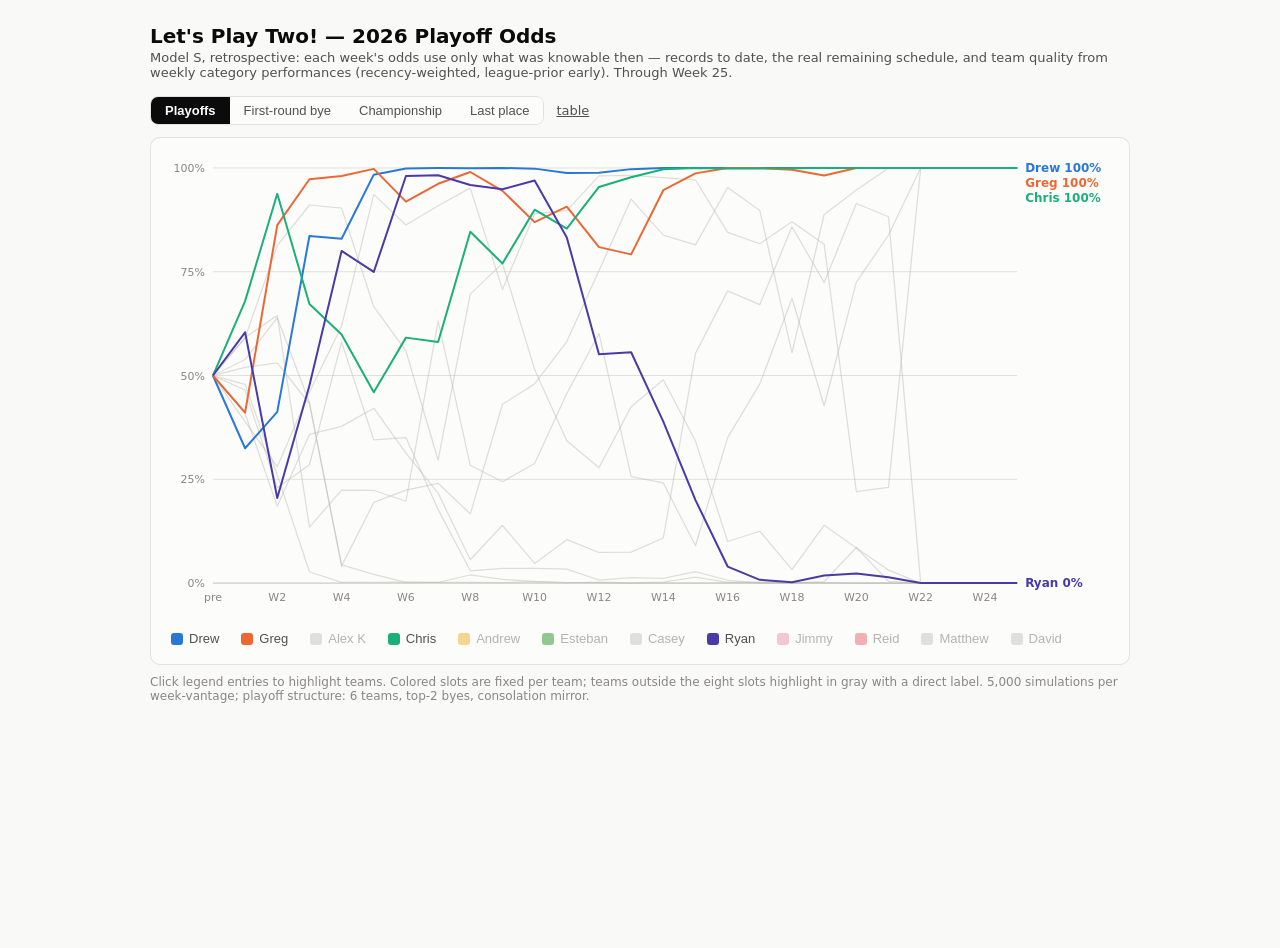
==== commit 8040cefd: "week 25 update — championship finale dispatch, final odds, keepers refresh Co-Authored-By: Claude Fa" ====
--- a/playoff-odds.html
+++ b/playoff-odds.html
@@ -61,7 +61,7 @@
 <h1>Let's Play Two! — 2026 Playoff Odds</h1>
 <div class="sub">Model S, retrospective: each week's odds use only what was knowable then —
 records to date, the real remaining schedule, and team quality from weekly category
-performances (recency-weighted, league-prior early). Through Week 24.</div>
+performances (recency-weighted, league-prior early). Through Week 25.</div>
 <div class="controls">
   <div class="seg" id="seg"></div>
   <a class="tgl" id="tabletgl">table</a>
@@ -77,7 +77,7 @@
 week-vantage; playoff structure: 6 teams, top-2 byes, consolation mirror.</div>
 </div></div>
 <script>
-const DATA = [{"id": "1581", "team": "Socking a Few Dingers", "mgr": "Drew", "label": "Drew", "slot": 0, "on": true, "series": {"playoffs": [0.5, 0.3248, 0.4124, 0.836, 0.8294, 0.9839, 0.9988, 0.9999, 0.9995, 0.9999, 0.9984, 0.9879, 0.9886, 0.9972, 0.9999, 1.0, 1.0, 1.0, 1.0, 1.0, 1.0, 1.0, 1.0, 1.0, 1.0], "bye": [0.1667, 0.0754, 0.0643, 0.3737, 0.3088, 0.6696, 0.8996, 0.9657, 0.8945, 0.9682, 0.8663, 0.7544, 0.6673, 0.7776, 0.9567, 0.9626, 0.9692, 0.986, 0.9943, 0.9997, 1.0, 1.0, 1.0, 1.0, 1.0], "first": [0.0833, 0.0459, 0.0415, 0.1807, 0.1441, 0.2674, 0.3904, 0.4759, 0.4388, 0.5481, 0.425, 0.3393, 0.3009, 0.3503, 0.458, 0.5114, 0.4894, 0.5002, 0.4795, 0.5242, 0.5603, 0.5817, 0.5287, 0.5473, 0.5707], "last": [0.0833, 0.1338, 0.0704, 0.0066, 0.0037, 0.0001, 0.0, 0.0, 0.0, 0.0, 0.0, 0.0, 0.0, 0.0, 0.0, 0.0, 0.0, 0.0, 0.0, 0.0, 0.0, 0.0, 0.0, 0.0, 0.0]}}, {"id": "1582", "team": "Lollygaggers", "mgr": "Greg", "label": "Greg", "slot": 1, "on": true, "series": {"playoffs": [0.5, 0.4106, 0.8623, 0.9729, 0.9808, 0.9978, 0.9189, 0.9619, 0.9903, 0.9448, 0.8696, 0.9068, 0.8093, 0.7918, 0.9465, 0.987, 0.9997, 0.9997, 0.9955, 0.982, 0.9998, 1.0, 1.0, 1.0, 1.0], "bye": [0.1667, 0.1099, 0.4137, 0.7366, 0.7432, 0.8472, 0.2797, 0.3308, 0.5708, 0.3919, 0.198, 0.3606, 0.1357, 0.0608, 0.1442, 0.1461, 0.6865, 0.6997, 0.3375, 0.1398, 0.412, 0.798, 0.0, 0.0, 0.0], "first": [0.0833, 0.0599, 0.2384, 0.3971, 0.387, 0.4021, 0.1486, 0.1397, 0.2332, 0.1425, 0.0824, 0.1306, 0.0651, 0.0411, 0.0687, 0.0704, 0.1965, 0.199, 0.1075, 0.0607, 0.0953, 0.1204, 0.0355, 0.0, 0.0], "last": [0.0833, 0.103, 0.0062, 0.0005, 0.0001, 0.0, 0.0016, 0.0004, 0.0, 0.0006, 0.0023, 0.0013, 0.0026, 0.0026, 0.0004, 0.0001, 0.0, 0.0, 0.0, 0.0, 0.0, 0.0, 0.0, 0.0, 0.0]}}, {"id": "1585", "team": "Jazz Mayo Revival Tour", "mgr": "Alex K", "label": "Alex K", "slot": -1, "on": false, "series": {"playoffs": [0.5, 0.3889, 0.2805, 0.4599, 0.6191, 0.9364, 0.8625, 0.9091, 0.9515, 0.7075, 0.8898, 0.8974, 0.981, 0.9824, 0.9765, 0.971, 0.845, 0.8175, 0.8703, 0.8163, 0.2206, 0.2304, 1.0, 1.0, 1.0], "bye": [0.1667, 0.1017, 0.0315, 0.0527, 0.0922, 0.3043, 0.1261, 0.1246, 0.1817, 0.0839, 0.2512, 0.3426, 0.6108, 0.4825, 0.2557, 0.0898, 0.0083, 0.0047, 0.0186, 0.0063, 0.0, 0.0, 0.0, 0.0, 0.0], "first": [0.0833, 0.058, 0.0199, 0.0379, 0.0702, 0.1855, 0.1186, 0.1174, 0.1476, 0.0675, 0.1536, 0.1999, 0.306, 0.2633, 0.175, 0.1008, 0.0505, 0.0495, 0.0542, 0.0408, 0.0067, 0.0072, 0.0378, 0.0904, 0.0], "last": [0.0833, 0.1139, 0.1231, 0.0447, 0.0101, 0.0008, 0.0018, 0.0006, 0.0002, 0.0066, 0.0012, 0.001, 0.0001, 0.0001, 0.0, 0.0001, 0.0007, 0.0003, 0.0, 0.0007, 0.0382, 0.0163, 0.0, 0.0, 0.0]}}, {"id": "1586", "team": "Loser By Committee", "mgr": "Christopher", "label": "Chris", "slot": 2, "on": true, "series": {"playoffs": [0.5, 0.6792, 0.9377, 0.6724, 0.599, 0.4597, 0.5913, 0.5807, 0.8463, 0.7699, 0.8994, 0.854, 0.9542, 0.9778, 0.997, 0.9998, 0.9986, 0.999, 0.9994, 0.9999, 1.0, 1.0, 1.0, 1.0, 1.0], "bye": [0.1667, 0.2947, 0.6553, 0.1444, 0.0853, 0.0153, 0.0184, 0.0093, 0.0515, 0.0738, 0.1874, 0.2173, 0.4007, 0.4013, 0.5804, 0.7844, 0.308, 0.2978, 0.6247, 0.8179, 0.5683, 0.2, 1.0, 1.0, 1.0], "first": [0.0833, 0.1283, 0.2859, 0.0684, 0.0462, 0.0164, 0.0266, 0.0226, 0.0498, 0.0496, 0.1101, 0.1072, 0.1582, 0.1495, 0.1979, 0.2407, 0.1392, 0.1366, 0.2401, 0.2536, 0.2177, 0.1621, 0.2914, 0.2753, 0.4293], "last": [0.0833, 0.0441, 0.003, 0.0248, 0.0161, 0.028, 0.0116, 0.008, 0.0016, 0.0027, 0.0006, 0.0012, 0.0, 0.0001, 0.0, 0.0, 0.0, 0.0, 0.0, 0.0, 0.0, 0.0, 0.0, 0.0, 0.0]}}, {"id": "1587", "team": "The LA Salary Caps", "mgr": "Andrew", "label": "Andrew", "slot": 3, "on": false, "series": {"playoffs": [0.5, 0.5385, 0.6392, 0.4351, 0.0409, 0.1943, 0.2239, 0.2404, 0.1668, 0.4309, 0.4796, 0.5818, 0.7525, 0.9251, 0.8384, 0.8147, 0.953, 0.8975, 0.5545, 0.8881, 0.9469, 0.9993, 1.0, 1.0, 1.0], "bye": [0.1667, 0.1831, 0.1454, 0.0439, 0.0012, 0.0035, 0.0026, 0.0016, 0.0005, 0.0173, 0.022, 0.0644, 0.1077, 0.245, 0.0558, 0.0124, 0.0253, 0.009, 0.0034, 0.0317, 0.0122, 0.002, 0.0, 0.0, 0.0], "first": [0.0833, 0.092, 0.0819, 0.0329, 0.0009, 0.0043, 0.0054, 0.005, 0.0028, 0.0175, 0.0306, 0.0678, 0.0909, 0.1613, 0.0786, 0.0514, 0.0941, 0.0797, 0.037, 0.0742, 0.058, 0.0784, 0.0681, 0.0, 0.0], "last": [0.0833, 0.0703, 0.0306, 0.0511, 0.2169, 0.0988, 0.0676, 0.0535, 0.0504, 0.019, 0.0146, 0.0078, 0.0024, 0.0002, 0.0018, 0.0022, 0.0001, 0.0, 0.0007, 0.0001, 0.0001, 0.0, 0.0, 0.0, 0.0]}}, {"id": "1589", "team": "Dinglerberries", "mgr": "Esteban", "label": "Esteban", "slot": 5, "on": false, "series": {"playoffs": [0.5, 0.5915, 0.6444, 0.1346, 0.2238, 0.2236, 0.1971, 0.6318, 0.2838, 0.2442, 0.2881, 0.4566, 0.6013, 0.2562, 0.2412, 0.0899, 0.3505, 0.4798, 0.6861, 0.4272, 0.7248, 0.8385, 1.0, 1.0, 1.0], "bye": [0.1667, 0.219, 0.1651, 0.0085, 0.0124, 0.0032, 0.0016, 0.0207, 0.0023, 0.0044, 0.0058, 0.0279, 0.0333, 0.0027, 0.0009, 0.0001, 0.0, 0.0002, 0.0048, 0.001, 0.0005, 0.0, 0.0, 0.0, 0.0], "first": [0.0833, 0.1046, 0.0667, 0.0047, 0.0099, 0.0062, 0.005, 0.0317, 0.0093, 0.0116, 0.0201, 0.0426, 0.0432, 0.0097, 0.0087, 0.0024, 0.0107, 0.0145, 0.0482, 0.0251, 0.0322, 0.0325, 0.0385, 0.087, 0.0], "last": [0.0833, 0.0594, 0.0388, 0.2397, 0.0858, 0.0713, 0.0634, 0.0099, 0.0247, 0.0287, 0.0227, 0.0109, 0.0051, 0.033, 0.0386, 0.1071, 0.0133, 0.0025, 0.0005, 0.0063, 0.0035, 0.0, 0.0, 0.0, 0.0]}}, {"id": "1583", "team": "'Tungsten Arm' O'Doyle", "mgr": "Casey", "label": "Casey", "slot": -1, "on": false, "series": {"playoffs": [0.5, 0.5904, 0.8133, 0.9108, 0.9032, 0.6657, 0.5592, 0.296, 0.6962, 0.7702, 0.5148, 0.3427, 0.278, 0.425, 0.4897, 0.3421, 0.1001, 0.1249, 0.0324, 0.1394, 0.0847, 0.0313, 0.0, 0.0, 0.0], "bye": [0.1667, 0.2188, 0.3366, 0.4558, 0.3535, 0.0432, 0.0226, 0.0043, 0.0283, 0.0807, 0.0211, 0.0168, 0.0065, 0.0065, 0.003, 0.0002, 0.0, 0.0, 0.0, 0.0, 0.0, 0.0, 0.0, 0.0, 0.0], "first": [0.0833, 0.1045, 0.15, 0.1631, 0.1171, 0.0241, 0.019, 0.0051, 0.0177, 0.0282, 0.0147, 0.0094, 0.0039, 0.0064, 0.0047, 0.0026, 0.0005, 0.0008, 0.0001, 0.001, 0.0006, 0.0002, 0.0, 0.0, 0.0], "last": [0.0833, 0.0611, 0.0112, 0.0032, 0.0019, 0.0142, 0.0222, 0.0636, 0.0087, 0.0057, 0.0225, 0.0445, 0.0446, 0.0255, 0.0241, 0.0551, 0.1075, 0.0477, 0.0874, 0.0729, 0.1041, 0.0552, 0.1764, 0.3131, 0.0]}}, {"id": "1584", "team": "Sandberg's Cubbies", "mgr": "Ryan L", "label": "Ryan", "slot": 6, "on": true, "series": {"playoffs": [0.5, 0.6041, 0.2048, 0.4759, 0.8001, 0.7495, 0.9806, 0.9826, 0.9588, 0.9487, 0.9699, 0.8325, 0.5512, 0.5561, 0.3889, 0.1999, 0.0398, 0.0079, 0.0022, 0.0182, 0.0231, 0.014, 0.0, 0.0, 0.0], "bye": [0.1667, 0.2303, 0.0207, 0.0718, 0.262, 0.0867, 0.6324, 0.5393, 0.2699, 0.3777, 0.4478, 0.2139, 0.0374, 0.0234, 0.0032, 0.0003, 0.0, 0.0, 0.0, 0.0, 0.0, 0.0, 0.0, 0.0, 0.0], "first": [0.0833, 0.1065, 0.0118, 0.0383, 0.1342, 0.0615, 0.2556, 0.1911, 0.0992, 0.1284, 0.1618, 0.0985, 0.0301, 0.0168, 0.0072, 0.0023, 0.0004, 0.0001, 0.0, 0.0002, 0.0001, 0.0001, 0.0, 0.0, 0.0], "last": [0.0833, 0.0567, 0.1861, 0.0561, 0.0055, 0.0067, 0.0001, 0.0, 0.0004, 0.0004, 0.0002, 0.0026, 0.0084, 0.0125, 0.0323, 0.1111, 0.2604, 0.323, 0.3515, 0.3294, 0.3496, 0.4043, 0.4122, 0.6869, 1.0]}}, {"id": "1588", "team": "Le Bon Mart\u00e9", "mgr": "Jimmy", "label": "Jimmy", "slot": 4, "on": false, "series": {"playoffs": [0.5, 0.4086, 0.1848, 0.3581, 0.3776, 0.4212, 0.3131, 0.2167, 0.0563, 0.1392, 0.0474, 0.1045, 0.0737, 0.0746, 0.1086, 0.5533, 0.7039, 0.6707, 0.8584, 0.724, 0.9143, 0.8824, 0.0, 0.0, 0.0], "bye": [0.1667, 0.1106, 0.0149, 0.0358, 0.036, 0.0156, 0.0069, 0.0022, 0.0003, 0.002, 0.0002, 0.0019, 0.0006, 0.0002, 0.0001, 0.0042, 0.0026, 0.0026, 0.0167, 0.0036, 0.0071, 0.0, 0.0, 0.0, 0.0], "first": [0.0833, 0.0625, 0.0099, 0.0317, 0.0315, 0.019, 0.0141, 0.0069, 0.001, 0.0056, 0.0011, 0.0035, 0.0014, 0.0015, 0.001, 0.0172, 0.0185, 0.0195, 0.0333, 0.02, 0.0261, 0.0172, 0.0, 0.0, 0.0], "last": [0.0833, 0.1034, 0.1818, 0.0682, 0.0337, 0.0297, 0.0307, 0.0415, 0.1136, 0.0644, 0.1468, 0.0953, 0.0977, 0.1074, 0.1007, 0.0207, 0.0054, 0.0027, 0.0003, 0.0045, 0.0014, 0.0025, 0.0, 0.0, 0.0]}}, {"id": "1590", "team": "The Sin Eaters!", "mgr": "Reid", "label": "Reid", "slot": 7, "on": false, "series": {"playoffs": [0.5, 0.4788, 0.2605, 0.0273, 0.0017, 0.002, 0.0024, 0.0015, 0.0195, 0.0087, 0.004, 0.0014, 0.0002, 0.0001, 0.0, 0.0001, 0.001, 0.0001, 0.0, 0.0, 0.0, 0.0, 0.0, 0.0, 0.0], "bye": [0.1667, 0.1477, 0.0274, 0.0007, 0.0, 0.0, 0.0, 0.0, 0.0, 0.0, 0.0, 0.0, 0.0, 0.0, 0.0, 0.0, 0.0, 0.0, 0.0, 0.0, 0.0, 0.0, 0.0, 0.0, 0.0], "first": [0.0833, 0.0774, 0.0202, 0.0009, 0.0, 0.0, 0.0, 0.0, 0.0003, 0.0001, 0.0, 0.0, 0.0, 0.0, 0.0, 0.0, 0.0, 0.0, 0.0, 0.0, 0.0, 0.0, 0.0, 0.0, 0.0], "last": [0.0833, 0.0862, 0.1207, 0.3313, 0.3881, 0.4152, 0.3681, 0.3733, 0.1946, 0.2432, 0.2759, 0.2576, 0.349, 0.3419, 0.4223, 0.3738, 0.2415, 0.2436, 0.2711, 0.2393, 0.1573, 0.1121, 0.0912, 0.0, 0.0]}}, {"id": "1591", "team": "The Parte's Over", "mgr": "Matthew Kelly", "label": "Matthew", "slot": -1, "on": false, "series": {"playoffs": [0.5, 0.5197, 0.5305, 0.432, 0.0438, 0.0208, 0.0017, 0.0019, 0.0015, 0.0008, 0.0034, 0.0007, 0.0025, 0.0006, 0.0022, 0.0146, 0.0017, 0.0021, 0.0002, 0.0037, 0.0858, 0.0041, 0.0, 0.0, 0.0], "bye": [0.1667, 0.1704, 0.1018, 0.0479, 0.001, 0.0001, 0.0, 0.0, 0.0, 0.0, 0.0, 0.0, 0.0, 0.0, 0.0, 0.0, 0.0, 0.0, 0.0, 0.0, 0.0, 0.0, 0.0, 0.0, 0.0], "first": [0.0833, 0.0881, 0.0618, 0.0325, 0.001, 0.0002, 0.0, 0.0, 0.0, 0.0, 0.0001, 0.0, 0.0001, 0.0, 0.0, 0.0005, 0.0001, 0.0, 0.0, 0.0001, 0.0031, 0.0002, 0.0, 0.0, 0.0], "last": [0.0833, 0.0787, 0.0468, 0.0479, 0.2203, 0.2921, 0.3964, 0.3832, 0.4276, 0.4943, 0.3685, 0.4539, 0.3199, 0.3316, 0.2356, 0.1801, 0.1706, 0.1545, 0.1394, 0.1221, 0.0645, 0.0713, 0.0, 0.0, 0.0]}}, {"id": "1592", "team": "Raleighing the Loser's Bracket", "mgr": "David", "label": "David", "slot": -1, "on": false, "series": {"playoffs": [0.5, 0.4649, 0.2295, 0.285, 0.5806, 0.3451, 0.3505, 0.1775, 0.0295, 0.0354, 0.0357, 0.0338, 0.0074, 0.0133, 0.0112, 0.0278, 0.0068, 0.0007, 0.0011, 0.0009, 0.0, 0.0, 0.0, 0.0, 0.0], "bye": [0.1667, 0.1385, 0.0232, 0.0281, 0.1045, 0.0111, 0.0101, 0.0014, 0.0, 0.0001, 0.0001, 0.0003, 0.0001, 0.0, 0.0, 0.0, 0.0, 0.0, 0.0, 0.0, 0.0, 0.0, 0.0, 0.0, 0.0], "first": [0.0833, 0.0724, 0.0119, 0.0119, 0.0578, 0.0133, 0.0168, 0.0046, 0.0004, 0.0009, 0.0006, 0.0012, 0.0002, 0.0002, 0.0002, 0.0004, 0.0, 0.0, 0.0, 0.0, 0.0, 0.0, 0.0, 0.0, 0.0], "last": [0.0833, 0.0893, 0.1812, 0.126, 0.0178, 0.0431, 0.0365, 0.066, 0.1782, 0.1343, 0.1447, 0.1239, 0.1702, 0.1452, 0.1443, 0.1498, 0.2005, 0.2256, 0.149, 0.2246, 0.2813, 0.3383, 0.3203, 0.0, 0.0]}}], WEEKS = [0, 1, 2, 3, 4, 5, 6, 7, 8, 9, 10, 11, 12, 13, 14, 15, 16, 17, 18, 19, 20, 21, 22, 23, 24], LIGHTC = ["#2a78d6", "#eb6834", "#1baf7a", "#eda100", "#e87ba4", "#008300", "#4a3aa7", "#e34948"], DARKC = ["#3987e5", "#d95926", "#199e70", "#c98500", "#d55181", "#008300", "#9085e9", "#e66767"];
+const DATA = [{"id": "1581", "team": "Socking a Few Dingers", "mgr": "Drew", "label": "Drew", "slot": 0, "on": true, "series": {"playoffs": [0.5, 0.3248, 0.4124, 0.836, 0.8294, 0.9839, 0.9988, 0.9999, 0.9995, 0.9999, 0.9984, 0.9879, 0.9886, 0.9972, 0.9999, 1.0, 1.0, 1.0, 1.0, 1.0, 1.0, 1.0, 1.0, 1.0, 1.0, 1.0], "bye": [0.1667, 0.0754, 0.0643, 0.3737, 0.3088, 0.6696, 0.8996, 0.9657, 0.8945, 0.9682, 0.8663, 0.7544, 0.6673, 0.7776, 0.9567, 0.9626, 0.9692, 0.986, 0.9943, 0.9997, 1.0, 1.0, 1.0, 1.0, 1.0, 1.0], "first": [0.0833, 0.0459, 0.0415, 0.1807, 0.1441, 0.2674, 0.3904, 0.4759, 0.4388, 0.5481, 0.425, 0.3393, 0.3009, 0.3503, 0.458, 0.5114, 0.4894, 0.5002, 0.4795, 0.5242, 0.5603, 0.5817, 0.5287, 0.5473, 0.5705, 1.0], "last": [0.0833, 0.1338, 0.0704, 0.0066, 0.0037, 0.0001, 0.0, 0.0, 0.0, 0.0, 0.0, 0.0, 0.0, 0.0, 0.0, 0.0, 0.0, 0.0, 0.0, 0.0, 0.0, 0.0, 0.0, 0.0, 0.0, 0.0]}}, {"id": "1582", "team": "Lollygaggers", "mgr": "Greg", "label": "Greg", "slot": 1, "on": true, "series": {"playoffs": [0.5, 0.4106, 0.8623, 0.9729, 0.9808, 0.9978, 0.9189, 0.9619, 0.9903, 0.9448, 0.8696, 0.9068, 0.8093, 0.7918, 0.9465, 0.987, 0.9997, 0.9997, 0.9955, 0.982, 0.9998, 1.0, 1.0, 1.0, 1.0, 1.0], "bye": [0.1667, 0.1099, 0.4137, 0.7366, 0.7432, 0.8472, 0.2797, 0.3308, 0.5708, 0.3919, 0.198, 0.3606, 0.1357, 0.0608, 0.1442, 0.1461, 0.6865, 0.6997, 0.3375, 0.1398, 0.412, 0.798, 0.0, 0.0, 0.0, 0.0], "first": [0.0833, 0.0599, 0.2384, 0.3971, 0.387, 0.4021, 0.1486, 0.1397, 0.2332, 0.1425, 0.0824, 0.1306, 0.0651, 0.0411, 0.0687, 0.0704, 0.1965, 0.199, 0.1075, 0.0607, 0.0953, 0.1204, 0.0355, 0.0, 0.0, 0.0], "last": [0.0833, 0.103, 0.0062, 0.0005, 0.0001, 0.0, 0.0016, 0.0004, 0.0, 0.0006, 0.0023, 0.0013, 0.0026, 0.0026, 0.0004, 0.0001, 0.0, 0.0, 0.0, 0.0, 0.0, 0.0, 0.0, 0.0, 0.0, 0.0]}}, {"id": "1585", "team": "The Tie-broken-ers", "mgr": "Alex K", "label": "Alex K", "slot": -1, "on": false, "series": {"playoffs": [0.5, 0.3889, 0.2805, 0.4599, 0.6191, 0.9364, 0.8625, 0.9091, 0.9515, 0.7075, 0.8898, 0.8974, 0.981, 0.9824, 0.9765, 0.971, 0.845, 0.8175, 0.8703, 0.8163, 0.2206, 0.2304, 1.0, 1.0, 1.0, 1.0], "bye": [0.1667, 0.1017, 0.0315, 0.0527, 0.0922, 0.3043, 0.1261, 0.1246, 0.1817, 0.0839, 0.2512, 0.3426, 0.6108, 0.4825, 0.2557, 0.0898, 0.0083, 0.0047, 0.0186, 0.0063, 0.0, 0.0, 0.0, 0.0, 0.0, 0.0], "first": [0.0833, 0.058, 0.0199, 0.0379, 0.0702, 0.1855, 0.1186, 0.1174, 0.1476, 0.0675, 0.1536, 0.1999, 0.306, 0.2633, 0.175, 0.1008, 0.0505, 0.0495, 0.0542, 0.0408, 0.0067, 0.0072, 0.0378, 0.0904, 0.0, 0.0], "last": [0.0833, 0.1139, 0.1231, 0.0447, 0.0101, 0.0008, 0.0018, 0.0006, 0.0002, 0.0066, 0.0012, 0.001, 0.0001, 0.0001, 0.0, 0.0001, 0.0007, 0.0003, 0.0, 0.0007, 0.0382, 0.0163, 0.0, 0.0, 0.0, 0.0]}}, {"id": "1586", "team": "Loser By Committee", "mgr": "Christopher", "label": "Chris", "slot": 2, "on": true, "series": {"playoffs": [0.5, 0.6792, 0.9377, 0.6724, 0.599, 0.4597, 0.5913, 0.5807, 0.8463, 0.7699, 0.8994, 0.854, 0.9542, 0.9778, 0.997, 0.9998, 0.9986, 0.999, 0.9994, 0.9999, 1.0, 1.0, 1.0, 1.0, 1.0, 1.0], "bye": [0.1667, 0.2947, 0.6553, 0.1444, 0.0853, 0.0153, 0.0184, 0.0093, 0.0515, 0.0738, 0.1874, 0.2173, 0.4007, 0.4013, 0.5804, 0.7844, 0.308, 0.2978, 0.6247, 0.8179, 0.5683, 0.2, 1.0, 1.0, 1.0, 1.0], "first": [0.0833, 0.1283, 0.2859, 0.0684, 0.0462, 0.0164, 0.0266, 0.0226, 0.0498, 0.0496, 0.1101, 0.1072, 0.1582, 0.1495, 0.1979, 0.2407, 0.1392, 0.1366, 0.2401, 0.2536, 0.2177, 0.1621, 0.2914, 0.2753, 0.4295, 0.0], "last": [0.0833, 0.0441, 0.003, 0.0248, 0.0161, 0.028, 0.0116, 0.008, 0.0016, 0.0027, 0.0006, 0.0012, 0.0, 0.0001, 0.0, 0.0, 0.0, 0.0, 0.0, 0.0, 0.0, 0.0, 0.0, 0.0, 0.0, 0.0]}}, {"id": "1587", "team": "The LA Salary Caps", "mgr": "Andrew", "label": "Andrew", "slot": 3, "on": false, "series": {"playoffs": [0.5, 0.5385, 0.6392, 0.4351, 0.0409, 0.1943, 0.2239, 0.2404, 0.1668, 0.4309, 0.4796, 0.5818, 0.7525, 0.9251, 0.8384, 0.8147, 0.953, 0.8975, 0.5545, 0.8881, 0.9469, 0.9993, 1.0, 1.0, 1.0, 1.0], "bye": [0.1667, 0.1831, 0.1454, 0.0439, 0.0012, 0.0035, 0.0026, 0.0016, 0.0005, 0.0173, 0.022, 0.0644, 0.1077, 0.245, 0.0558, 0.0124, 0.0253, 0.009, 0.0034, 0.0317, 0.0122, 0.002, 0.0, 0.0, 0.0, 0.0], "first": [0.0833, 0.092, 0.0819, 0.0329, 0.0009, 0.0043, 0.0054, 0.005, 0.0028, 0.0175, 0.0306, 0.0678, 0.0909, 0.1613, 0.0786, 0.0514, 0.0941, 0.0797, 0.037, 0.0742, 0.058, 0.0784, 0.0681, 0.0, 0.0, 0.0], "last": [0.0833, 0.0703, 0.0306, 0.0511, 0.2169, 0.0988, 0.0676, 0.0535, 0.0504, 0.019, 0.0146, 0.0078, 0.0024, 0.0002, 0.0018, 0.0022, 0.0001, 0.0, 0.0007, 0.0001, 0.0001, 0.0, 0.0, 0.0, 0.0, 0.0]}}, {"id": "1589", "team": "Dinglerberries", "mgr": "Esteban", "label": "Esteban", "slot": 5, "on": false, "series": {"playoffs": [0.5, 0.5915, 0.6444, 0.1346, 0.2238, 0.2236, 0.1971, 0.6318, 0.2838, 0.2442, 0.2881, 0.4566, 0.6013, 0.2562, 0.2412, 0.0899, 0.3505, 0.4798, 0.6861, 0.4272, 0.7248, 0.8385, 1.0, 1.0, 1.0, 1.0], "bye": [0.1667, 0.219, 0.1651, 0.0085, 0.0124, 0.0032, 0.0016, 0.0207, 0.0023, 0.0044, 0.0058, 0.0279, 0.0333, 0.0027, 0.0009, 0.0001, 0.0, 0.0002, 0.0048, 0.001, 0.0005, 0.0, 0.0, 0.0, 0.0, 0.0], "first": [0.0833, 0.1046, 0.0667, 0.0047, 0.0099, 0.0062, 0.005, 0.0317, 0.0093, 0.0116, 0.0201, 0.0426, 0.0432, 0.0097, 0.0087, 0.0024, 0.0107, 0.0145, 0.0482, 0.0251, 0.0322, 0.0325, 0.0385, 0.087, 0.0, 0.0], "last": [0.0833, 0.0594, 0.0388, 0.2397, 0.0858, 0.0713, 0.0634, 0.0099, 0.0247, 0.0287, 0.0227, 0.0109, 0.0051, 0.033, 0.0386, 0.1071, 0.0133, 0.0025, 0.0005, 0.0063, 0.0035, 0.0, 0.0, 0.0, 0.0, 0.0]}}, {"id": "1583", "team": "'Tungsten Arm' O'Doyle", "mgr": "Casey", "label": "Casey", "slot": -1, "on": false, "series": {"playoffs": [0.5, 0.5904, 0.8133, 0.9108, 0.9032, 0.6657, 0.5592, 0.296, 0.6962, 0.7702, 0.5148, 0.3427, 0.278, 0.425, 0.4897, 0.3421, 0.1001, 0.1249, 0.0324, 0.1394, 0.0847, 0.0313, 0.0, 0.0, 0.0, 0.0], "bye": [0.1667, 0.2188, 0.3366, 0.4558, 0.3535, 0.0432, 0.0226, 0.0043, 0.0283, 0.0807, 0.0211, 0.0168, 0.0065, 0.0065, 0.003, 0.0002, 0.0, 0.0, 0.0, 0.0, 0.0, 0.0, 0.0, 0.0, 0.0, 0.0], "first": [0.0833, 0.1045, 0.15, 0.1631, 0.1171, 0.0241, 0.019, 0.0051, 0.0177, 0.0282, 0.0147, 0.0094, 0.0039, 0.0064, 0.0047, 0.0026, 0.0005, 0.0008, 0.0001, 0.001, 0.0006, 0.0002, 0.0, 0.0, 0.0, 0.0], "last": [0.0833, 0.0611, 0.0112, 0.0032, 0.0019, 0.0142, 0.0222, 0.0636, 0.0087, 0.0057, 0.0225, 0.0445, 0.0446, 0.0255, 0.0241, 0.0551, 0.1075, 0.0477, 0.0874, 0.0729, 0.1041, 0.0552, 0.1764, 0.3131, 0.0, 0.0]}}, {"id": "1584", "team": "Sandberg's Cubbies", "mgr": "Ryan L", "label": "Ryan", "slot": 6, "on": true, "series": {"playoffs": [0.5, 0.6041, 0.2048, 0.4759, 0.8001, 0.7495, 0.9806, 0.9826, 0.9588, 0.9487, 0.9699, 0.8325, 0.5512, 0.5561, 0.3889, 0.1999, 0.0398, 0.0079, 0.0022, 0.0182, 0.0231, 0.014, 0.0, 0.0, 0.0, 0.0], "bye": [0.1667, 0.2303, 0.0207, 0.0718, 0.262, 0.0867, 0.6324, 0.5393, 0.2699, 0.3777, 0.4478, 0.2139, 0.0374, 0.0234, 0.0032, 0.0003, 0.0, 0.0, 0.0, 0.0, 0.0, 0.0, 0.0, 0.0, 0.0, 0.0], "first": [0.0833, 0.1065, 0.0118, 0.0383, 0.1342, 0.0615, 0.2556, 0.1911, 0.0992, 0.1284, 0.1618, 0.0985, 0.0301, 0.0168, 0.0072, 0.0023, 0.0004, 0.0001, 0.0, 0.0002, 0.0001, 0.0001, 0.0, 0.0, 0.0, 0.0], "last": [0.0833, 0.0567, 0.1861, 0.0561, 0.0055, 0.0067, 0.0001, 0.0, 0.0004, 0.0004, 0.0002, 0.0026, 0.0084, 0.0125, 0.0323, 0.1111, 0.2604, 0.323, 0.3515, 0.3294, 0.3496, 0.4043, 0.4122, 0.6869, 1.0, 1.0]}}, {"id": "1588", "team": "Le Bon Mart\u00e9", "mgr": "Jimmy", "label": "Jimmy", "slot": 4, "on": false, "series": {"playoffs": [0.5, 0.4086, 0.1848, 0.3581, 0.3776, 0.4212, 0.3131, 0.2167, 0.0563, 0.1392, 0.0474, 0.1045, 0.0737, 0.0746, 0.1086, 0.5533, 0.7039, 0.6707, 0.8584, 0.724, 0.9143, 0.8824, 0.0, 0.0, 0.0, 0.0], "bye": [0.1667, 0.1106, 0.0149, 0.0358, 0.036, 0.0156, 0.0069, 0.0022, 0.0003, 0.002, 0.0002, 0.0019, 0.0006, 0.0002, 0.0001, 0.0042, 0.0026, 0.0026, 0.0167, 0.0036, 0.0071, 0.0, 0.0, 0.0, 0.0, 0.0], "first": [0.0833, 0.0625, 0.0099, 0.0317, 0.0315, 0.019, 0.0141, 0.0069, 0.001, 0.0056, 0.0011, 0.0035, 0.0014, 0.0015, 0.001, 0.0172, 0.0185, 0.0195, 0.0333, 0.02, 0.0261, 0.0172, 0.0, 0.0, 0.0, 0.0], "last": [0.0833, 0.1034, 0.1818, 0.0682, 0.0337, 0.0297, 0.0307, 0.0415, 0.1136, 0.0644, 0.1468, 0.0953, 0.0977, 0.1074, 0.1007, 0.0207, 0.0054, 0.0027, 0.0003, 0.0045, 0.0014, 0.0025, 0.0, 0.0, 0.0, 0.0]}}, {"id": "1590", "team": "The Sin Eaters!", "mgr": "Reid", "label": "Reid", "slot": 7, "on": false, "series": {"playoffs": [0.5, 0.4788, 0.2605, 0.0273, 0.0017, 0.002, 0.0024, 0.0015, 0.0195, 0.0087, 0.004, 0.0014, 0.0002, 0.0001, 0.0, 0.0001, 0.001, 0.0001, 0.0, 0.0, 0.0, 0.0, 0.0, 0.0, 0.0, 0.0], "bye": [0.1667, 0.1477, 0.0274, 0.0007, 0.0, 0.0, 0.0, 0.0, 0.0, 0.0, 0.0, 0.0, 0.0, 0.0, 0.0, 0.0, 0.0, 0.0, 0.0, 0.0, 0.0, 0.0, 0.0, 0.0, 0.0, 0.0], "first": [0.0833, 0.0774, 0.0202, 0.0009, 0.0, 0.0, 0.0, 0.0, 0.0003, 0.0001, 0.0, 0.0, 0.0, 0.0, 0.0, 0.0, 0.0, 0.0, 0.0, 0.0, 0.0, 0.0, 0.0, 0.0, 0.0, 0.0], "last": [0.0833, 0.0862, 0.1207, 0.3313, 0.3881, 0.4152, 0.3681, 0.3733, 0.1946, 0.2432, 0.2759, 0.2576, 0.349, 0.3419, 0.4223, 0.3738, 0.2415, 0.2436, 0.2711, 0.2393, 0.1573, 0.1121, 0.0912, 0.0, 0.0, 0.0]}}, {"id": "1591", "team": "The Parte's Over", "mgr": "Matthew Kelly", "label": "Matthew", "slot": -1, "on": false, "series": {"playoffs": [0.5, 0.5197, 0.5305, 0.432, 0.0438, 0.0208, 0.0017, 0.0019, 0.0015, 0.0008, 0.0034, 0.0007, 0.0025, 0.0006, 0.0022, 0.0146, 0.0017, 0.0021, 0.0002, 0.0037, 0.0858, 0.0041, 0.0, 0.0, 0.0, 0.0], "bye": [0.1667, 0.1704, 0.1018, 0.0479, 0.001, 0.0001, 0.0, 0.0, 0.0, 0.0, 0.0, 0.0, 0.0, 0.0, 0.0, 0.0, 0.0, 0.0, 0.0, 0.0, 0.0, 0.0, 0.0, 0.0, 0.0, 0.0], "first": [0.0833, 0.0881, 0.0618, 0.0325, 0.001, 0.0002, 0.0, 0.0, 0.0, 0.0, 0.0001, 0.0, 0.0001, 0.0, 0.0, 0.0005, 0.0001, 0.0, 0.0, 0.0001, 0.0031, 0.0002, 0.0, 0.0, 0.0, 0.0], "last": [0.0833, 0.0787, 0.0468, 0.0479, 0.2203, 0.2921, 0.3964, 0.3832, 0.4276, 0.4943, 0.3685, 0.4539, 0.3199, 0.3316, 0.2356, 0.1801, 0.1706, 0.1545, 0.1394, 0.1221, 0.0645, 0.0713, 0.0, 0.0, 0.0, 0.0]}}, {"id": "1592", "team": "Raleighing the Loser's Bracket", "mgr": "David", "label": "David", "slot": -1, "on": false, "series": {"playoffs": [0.5, 0.4649, 0.2295, 0.285, 0.5806, 0.3451, 0.3505, 0.1775, 0.0295, 0.0354, 0.0357, 0.0338, 0.0074, 0.0133, 0.0112, 0.0278, 0.0068, 0.0007, 0.0011, 0.0009, 0.0, 0.0, 0.0, 0.0, 0.0, 0.0], "bye": [0.1667, 0.1385, 0.0232, 0.0281, 0.1045, 0.0111, 0.0101, 0.0014, 0.0, 0.0001, 0.0001, 0.0003, 0.0001, 0.0, 0.0, 0.0, 0.0, 0.0, 0.0, 0.0, 0.0, 0.0, 0.0, 0.0, 0.0, 0.0], "first": [0.0833, 0.0724, 0.0119, 0.0119, 0.0578, 0.0133, 0.0168, 0.0046, 0.0004, 0.0009, 0.0006, 0.0012, 0.0002, 0.0002, 0.0002, 0.0004, 0.0, 0.0, 0.0, 0.0, 0.0, 0.0, 0.0, 0.0, 0.0, 0.0], "last": [0.0833, 0.0893, 0.1812, 0.126, 0.0178, 0.0431, 0.0365, 0.066, 0.1782, 0.1343, 0.1447, 0.1239, 0.1702, 0.1452, 0.1443, 0.1498, 0.2005, 0.2256, 0.149, 0.2246, 0.2813, 0.3383, 0.3203, 0.0, 0.0, 0.0]}}], WEEKS = [0, 1, 2, 3, 4, 5, 6, 7, 8, 9, 10, 11, 12, 13, 14, 15, 16, 17, 18, 19, 20, 21, 22, 23, 24, 25], LIGHTC = ["#2a78d6", "#eb6834", "#1baf7a", "#eda100", "#e87ba4", "#008300", "#4a3aa7", "#e34948"], DARKC = ["#3987e5", "#d95926", "#199e70", "#c98500", "#d55181", "#008300", "#9085e9", "#e66767"];
 const METRICS = [["playoffs","Playoffs"],["bye","First-round bye"],["first","Championship"],["last","Last place"]];
 let metric = "playoffs";
 const dark = () => matchMedia && matchMedia('(prefers-color-scheme: dark)').matches;
